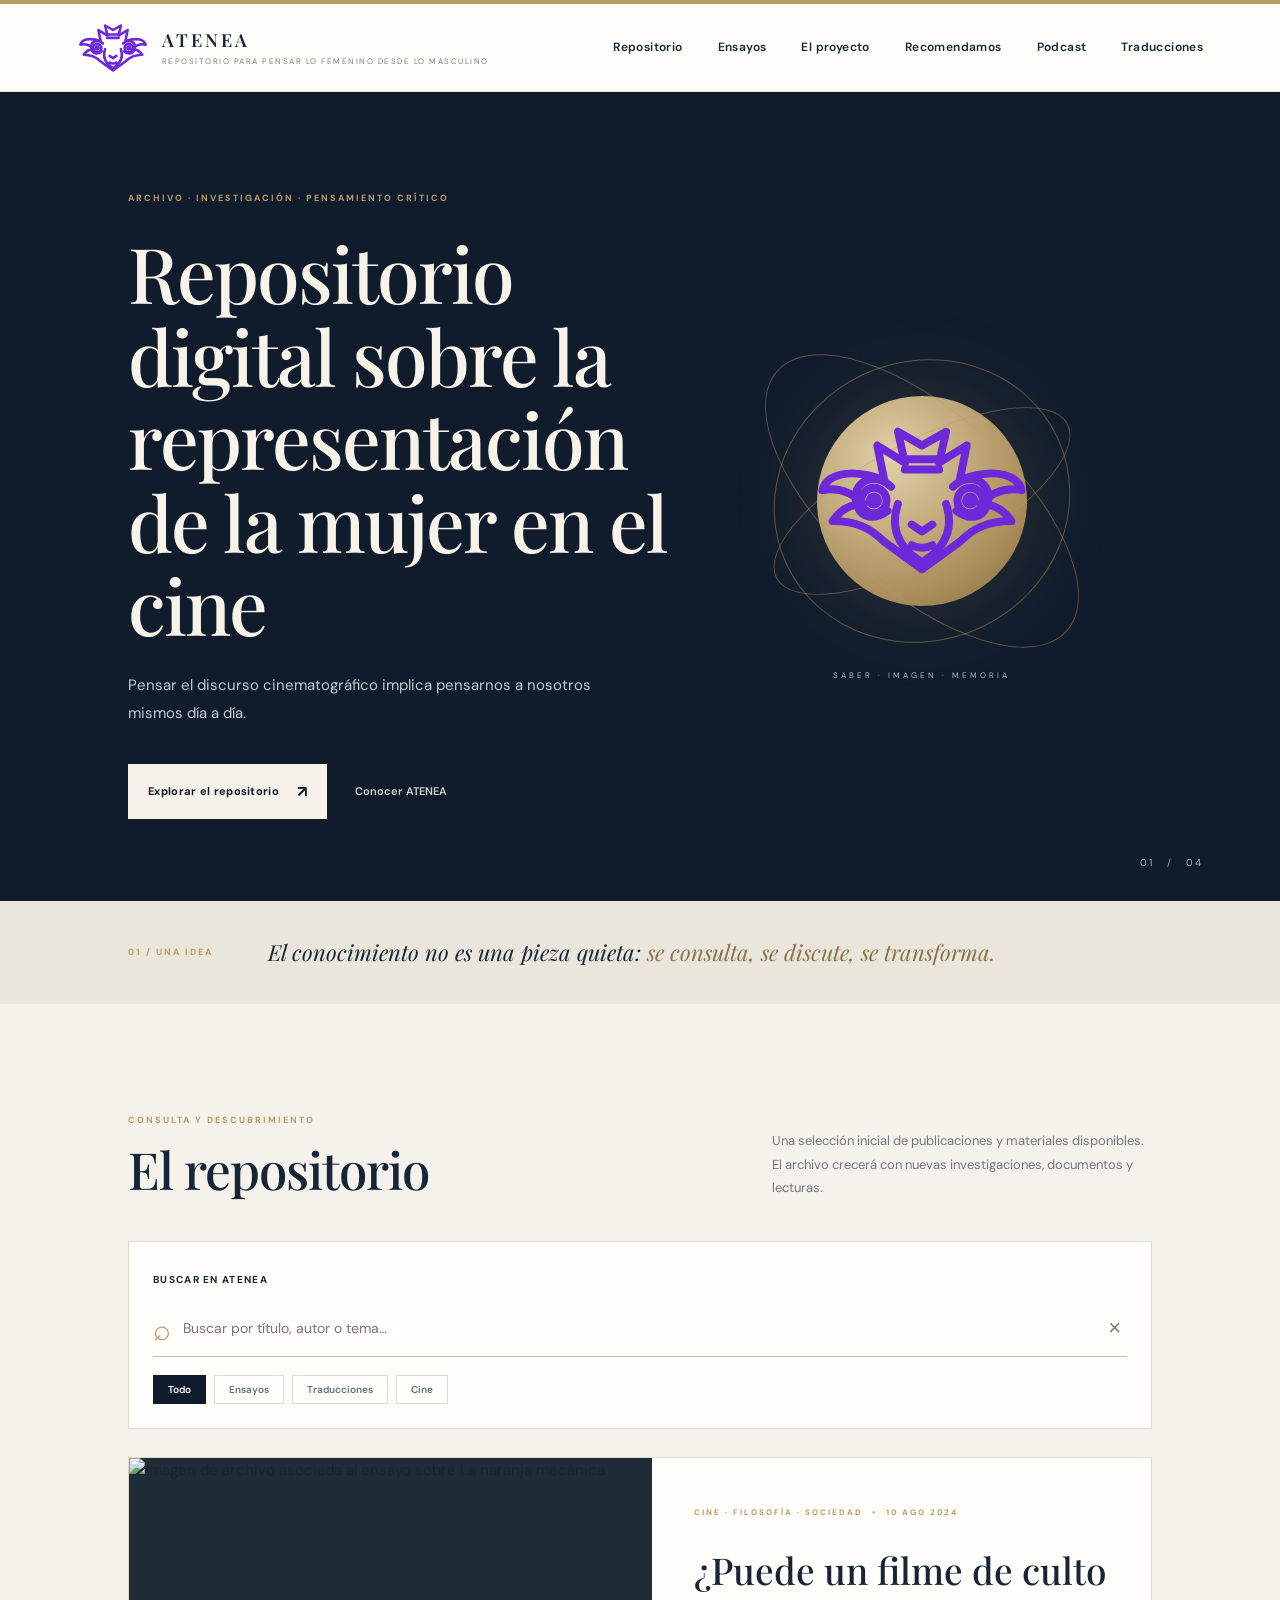
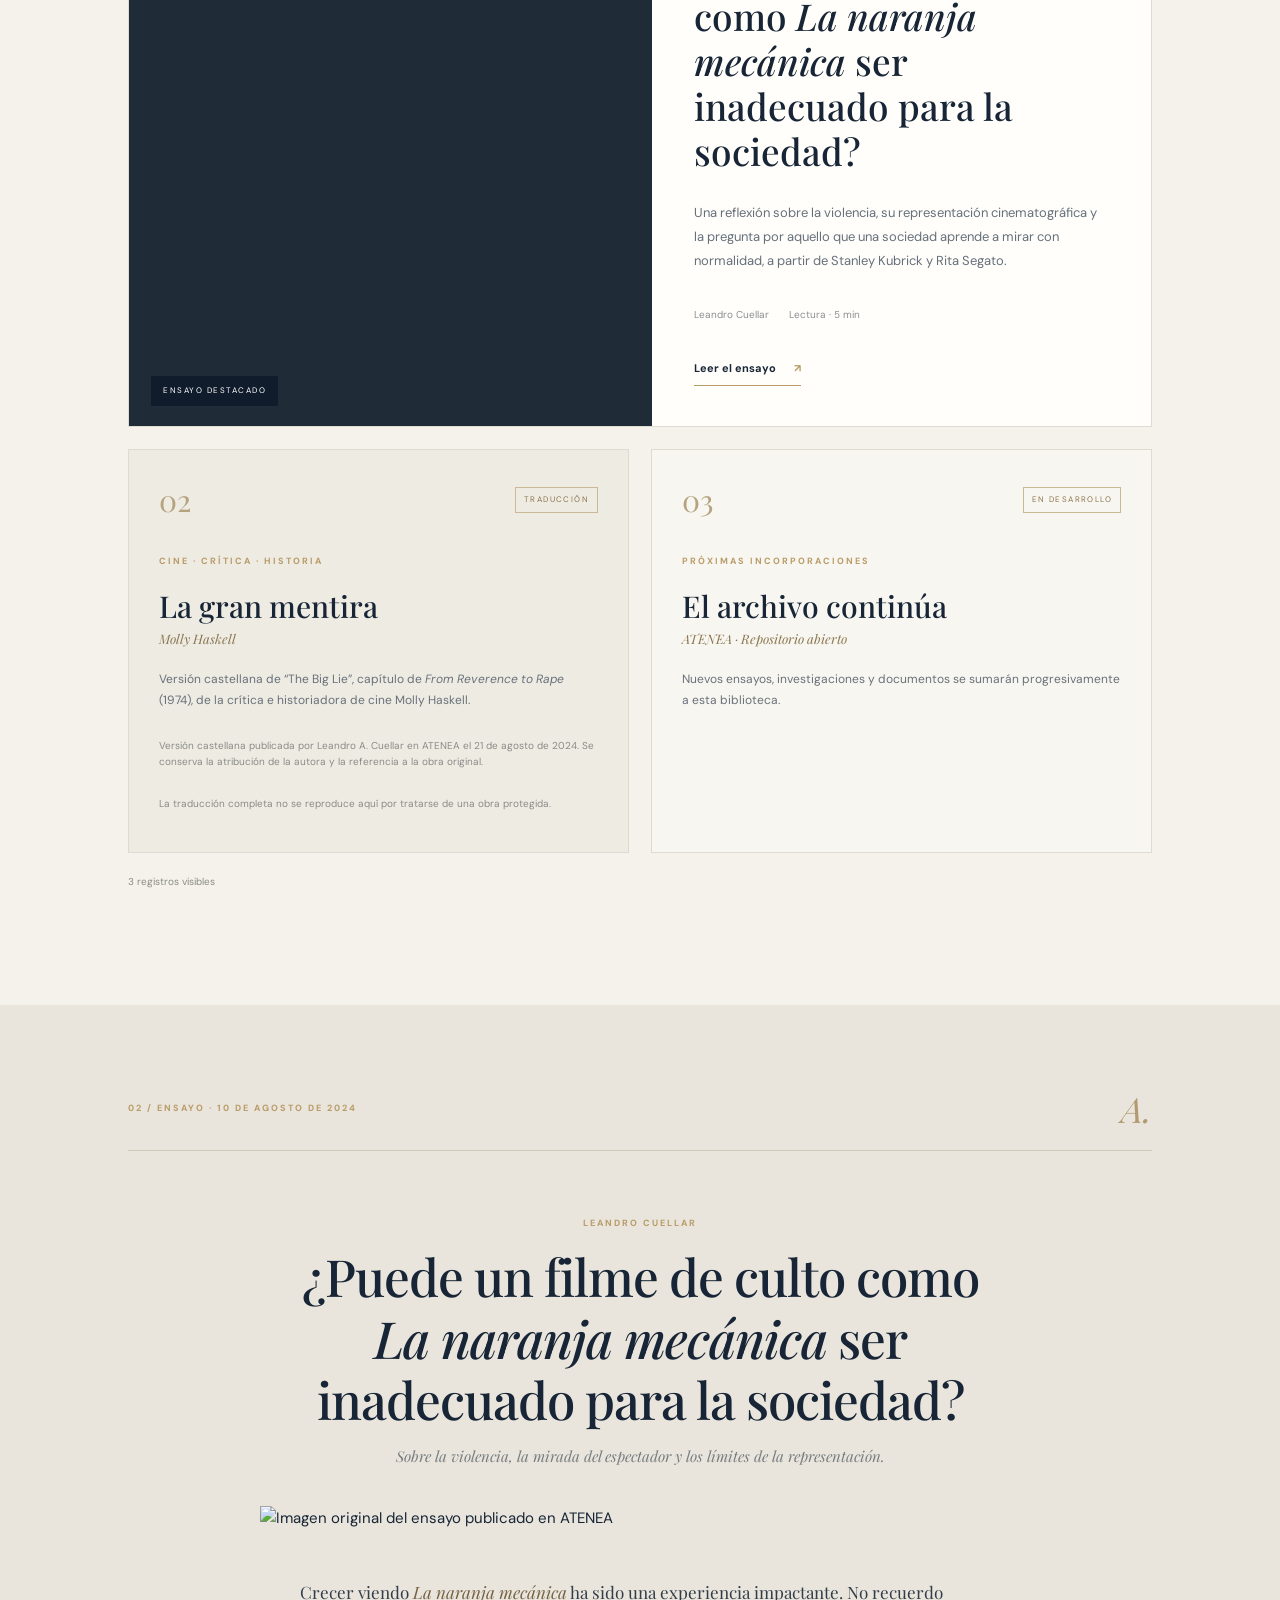
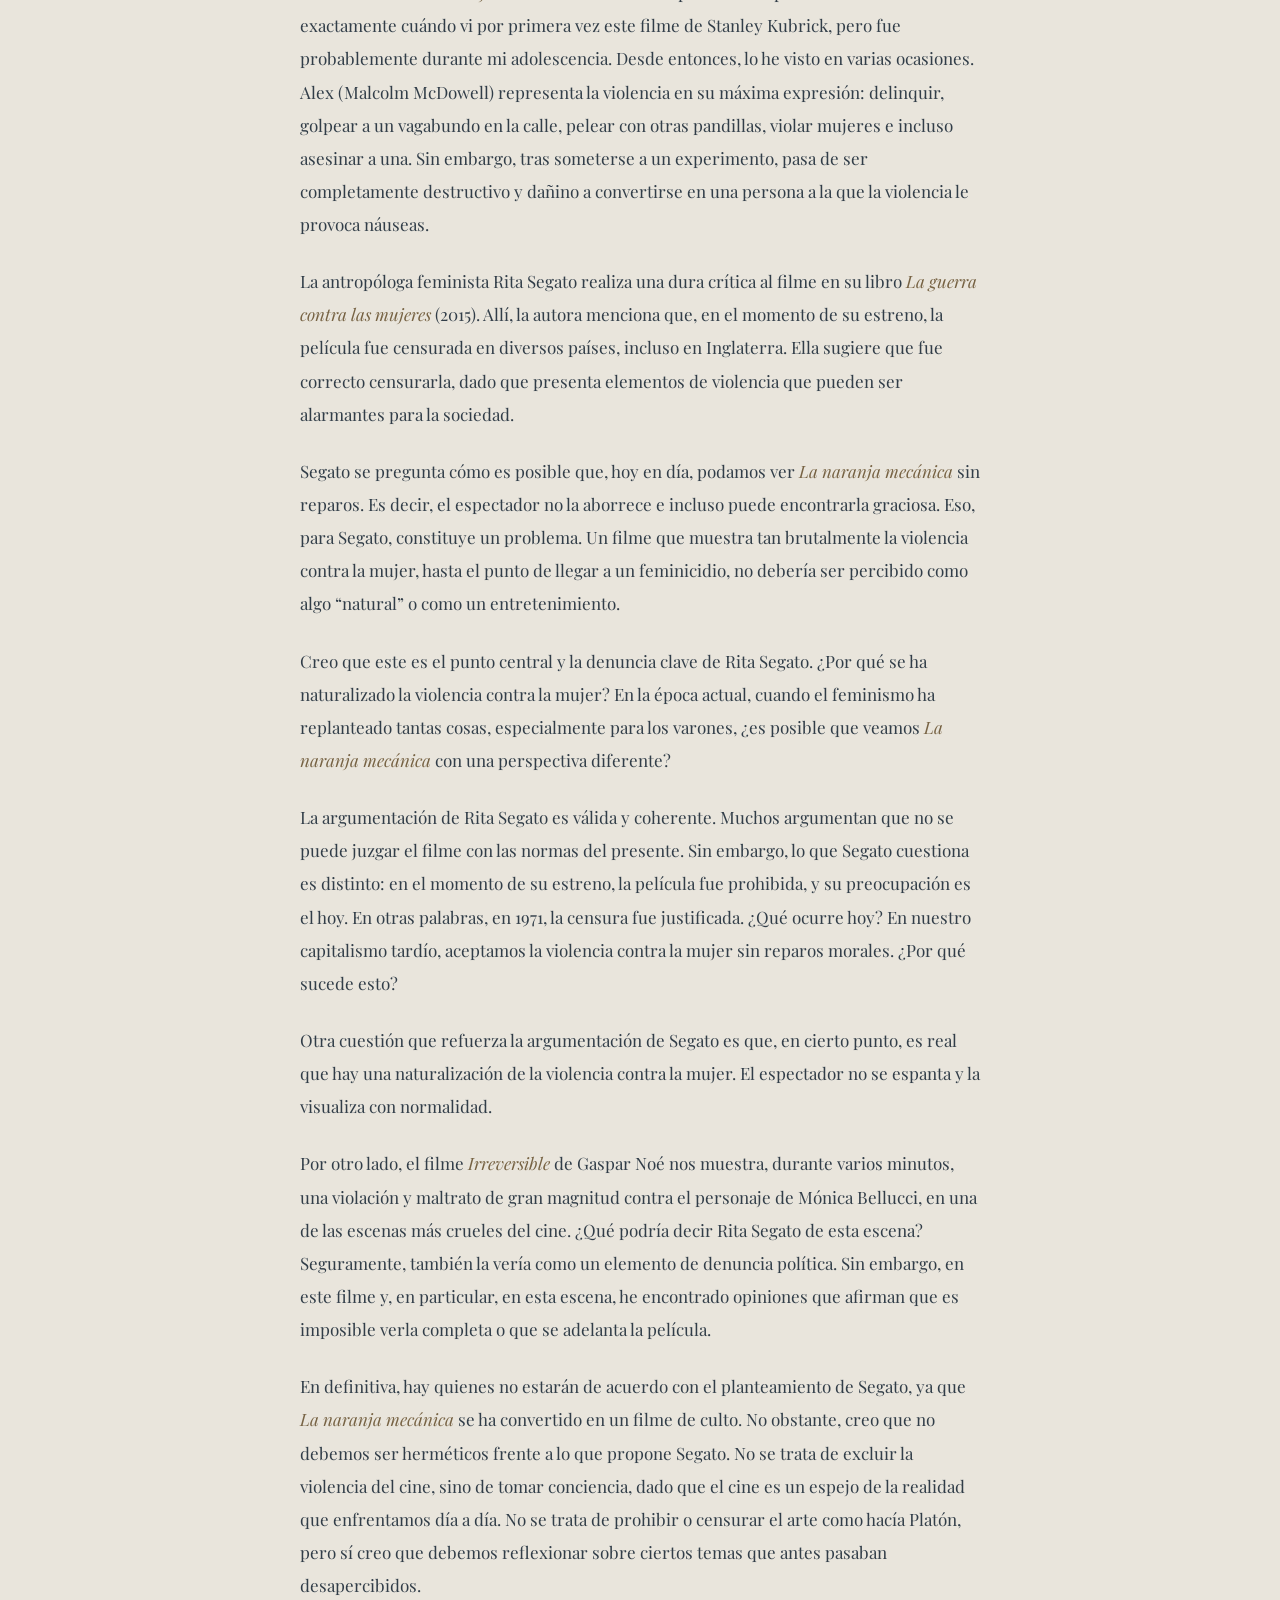
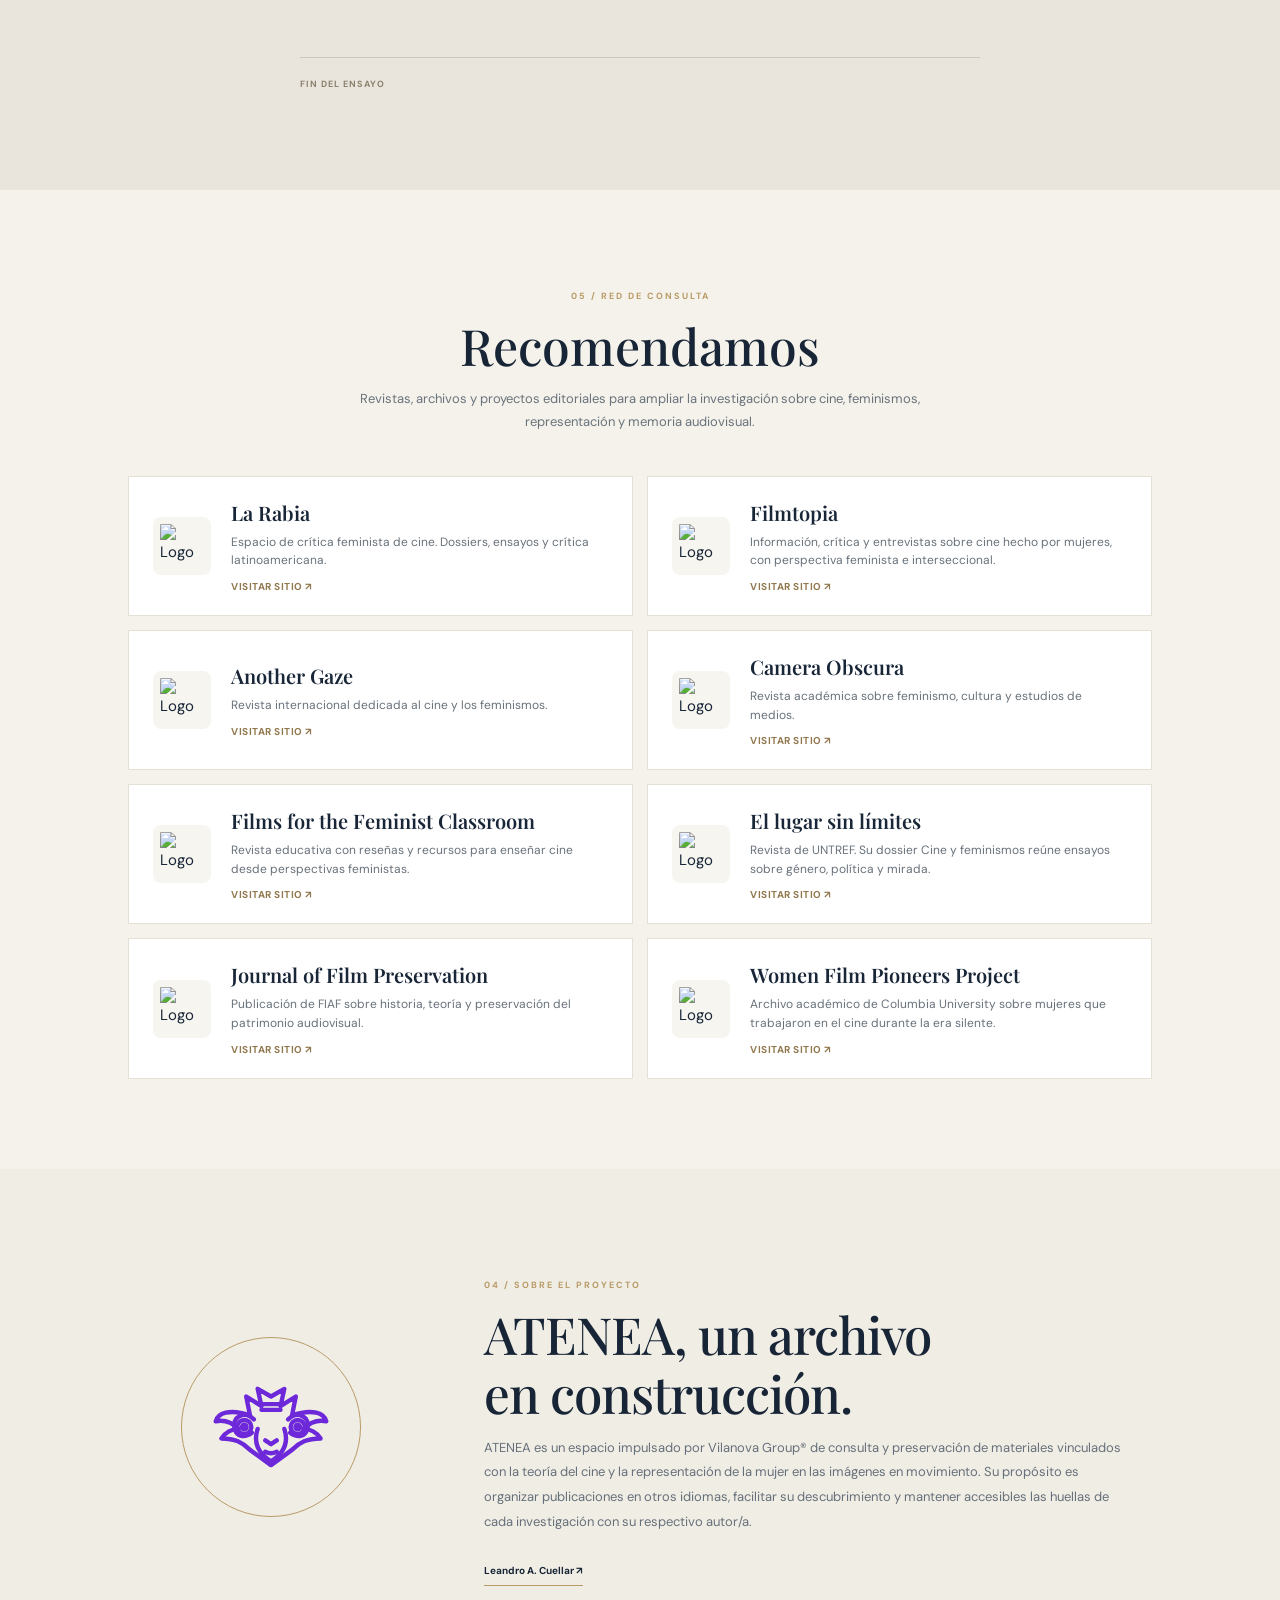
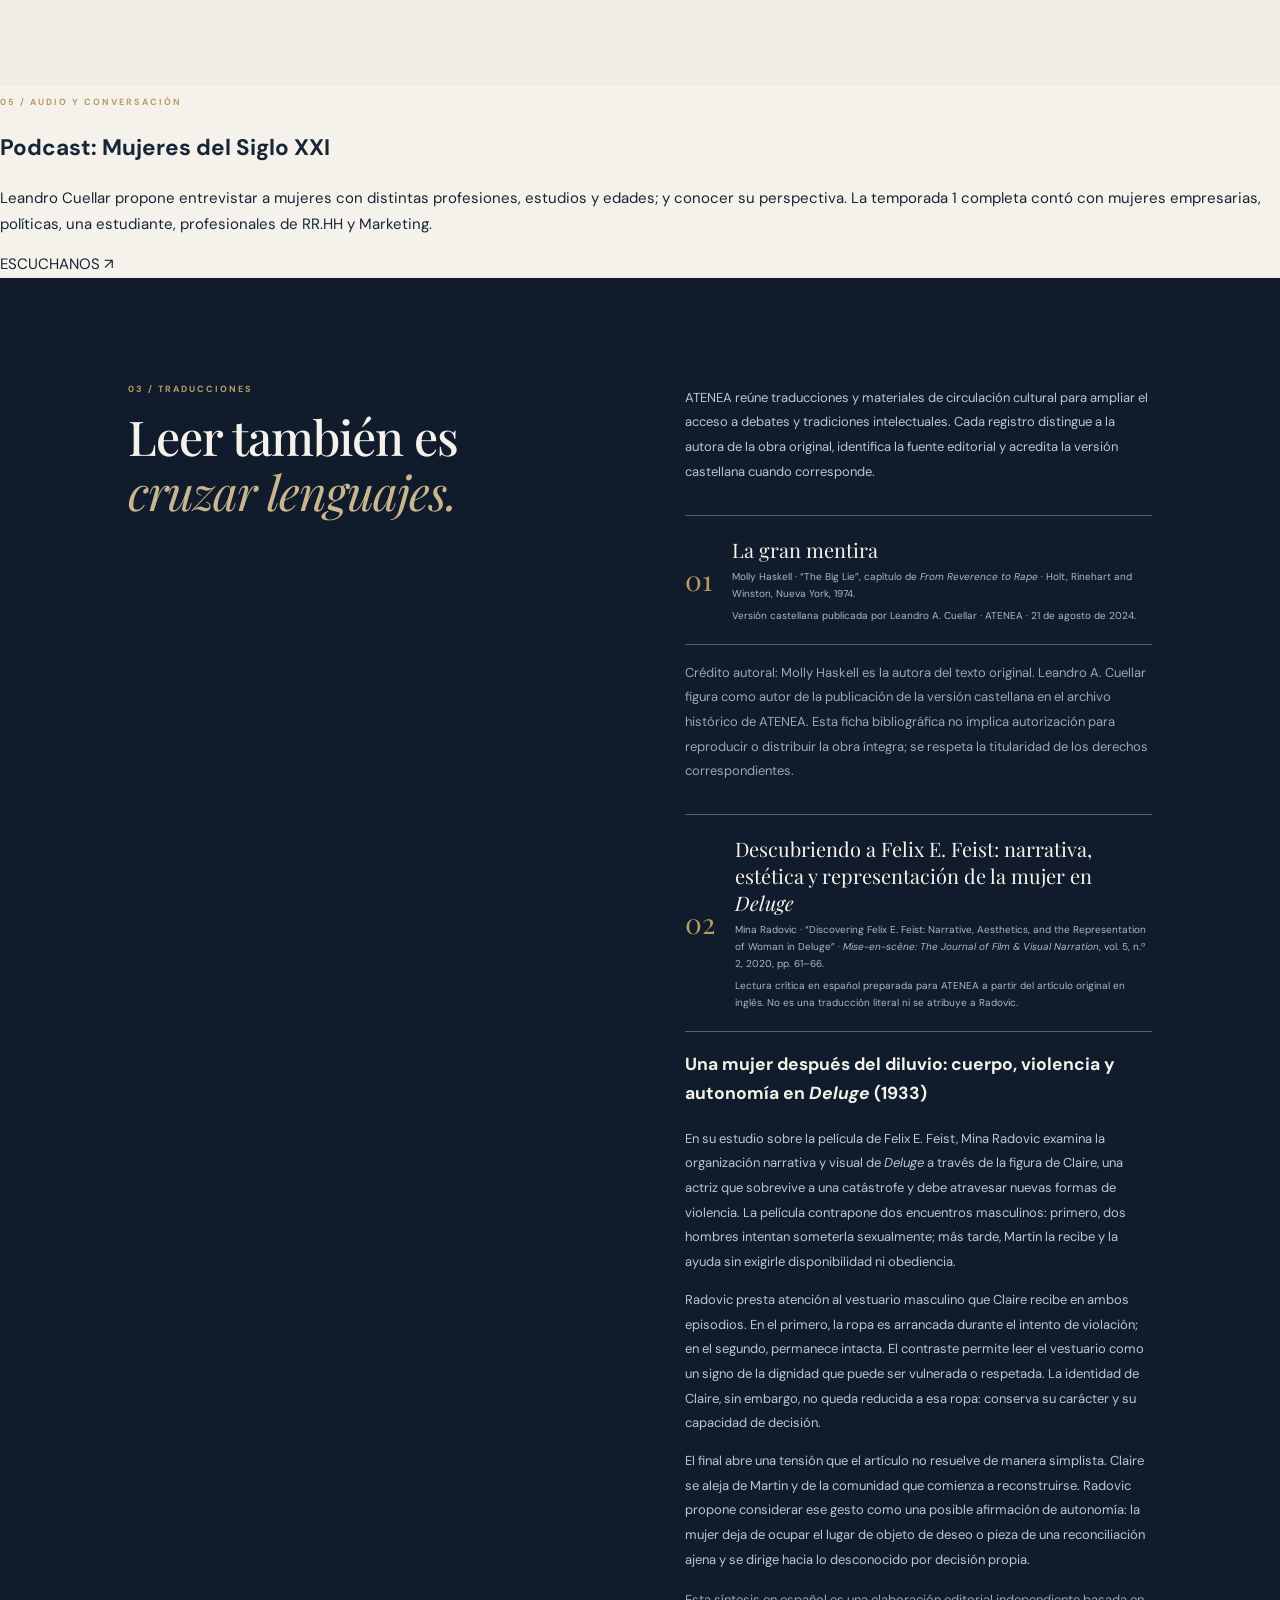
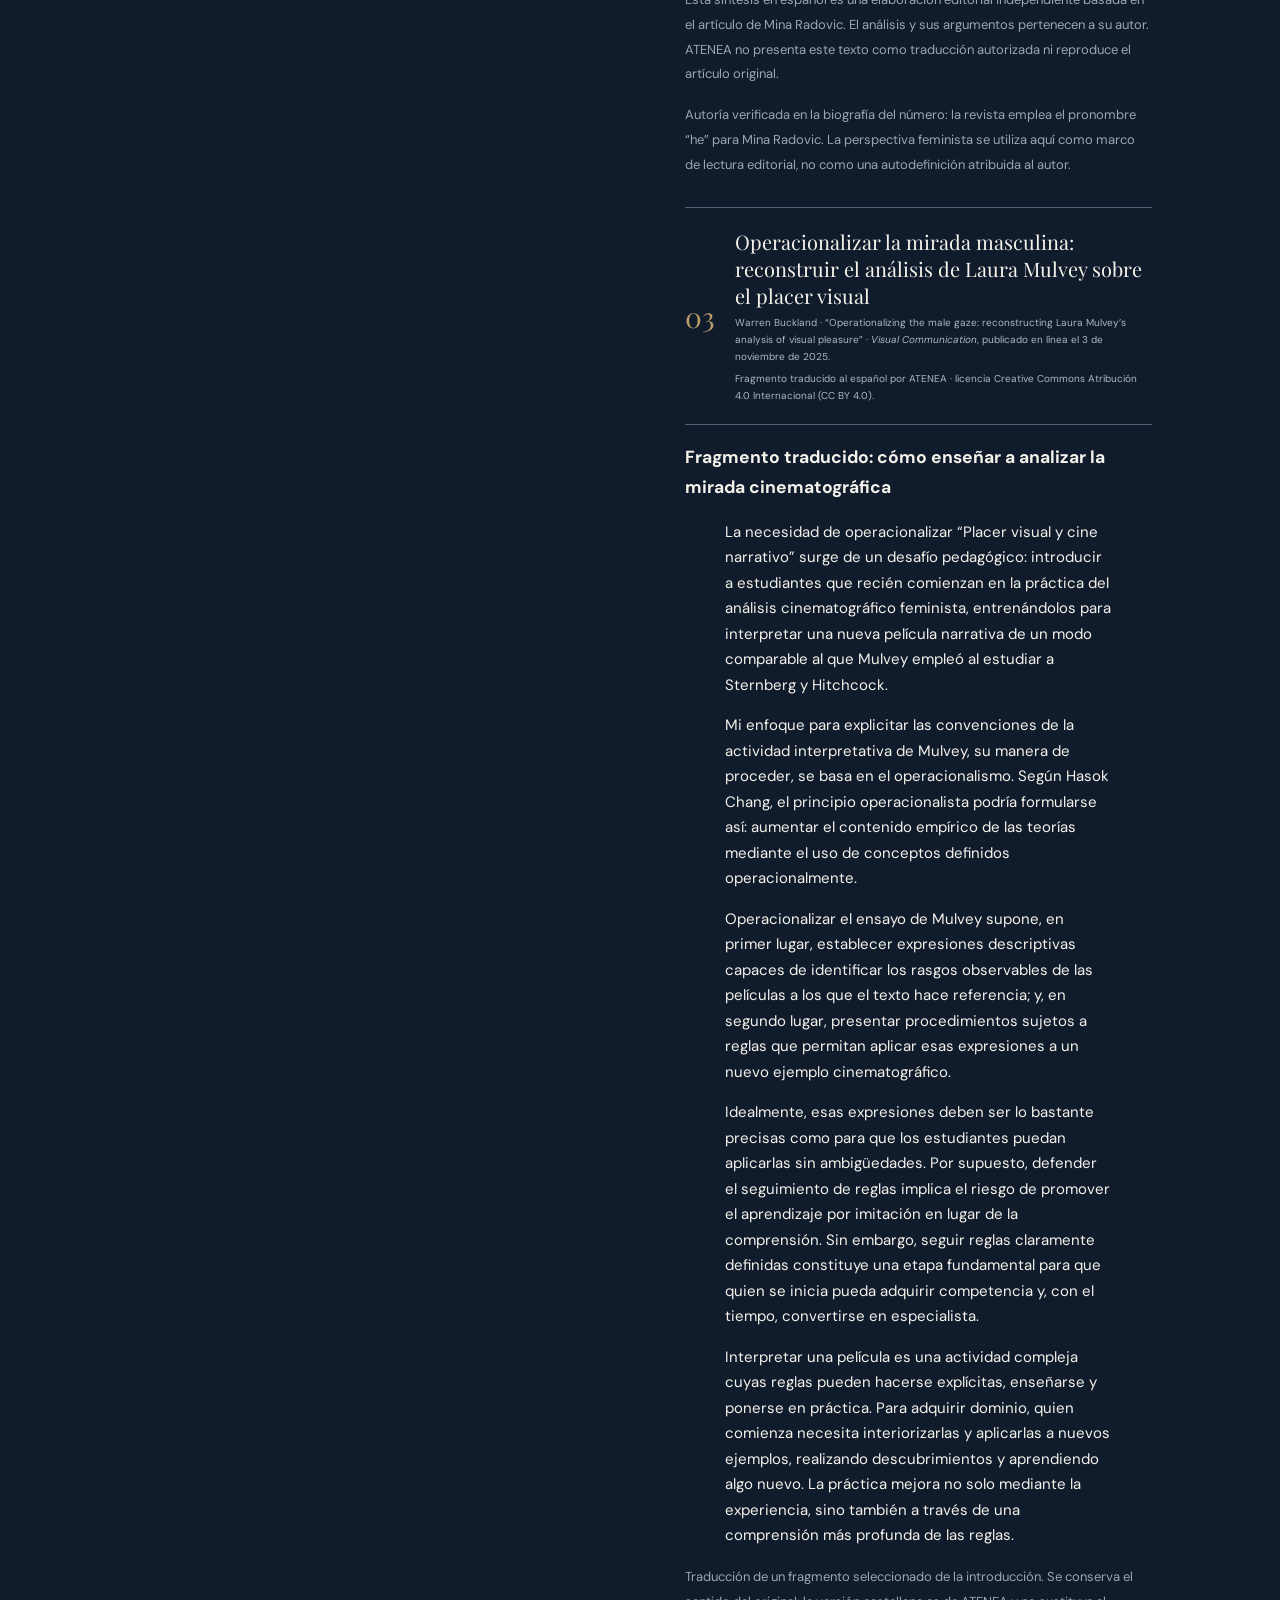
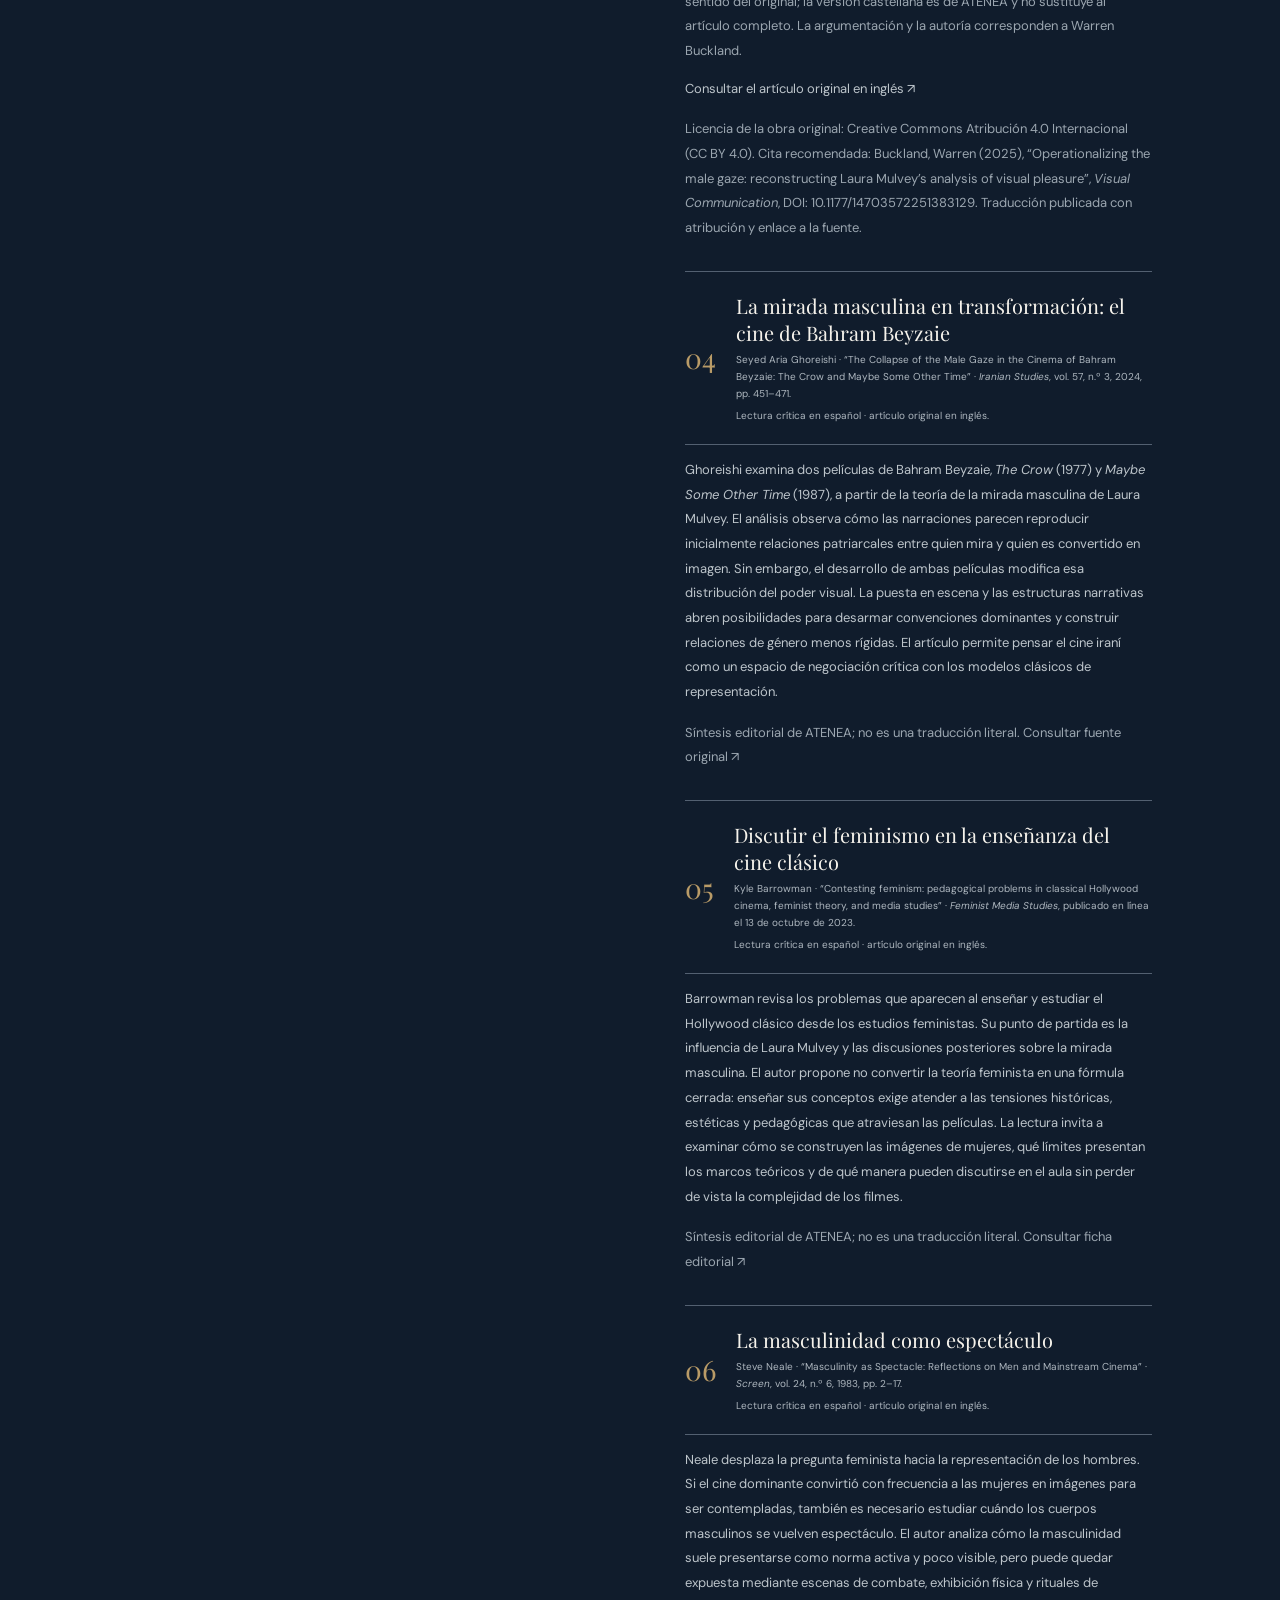
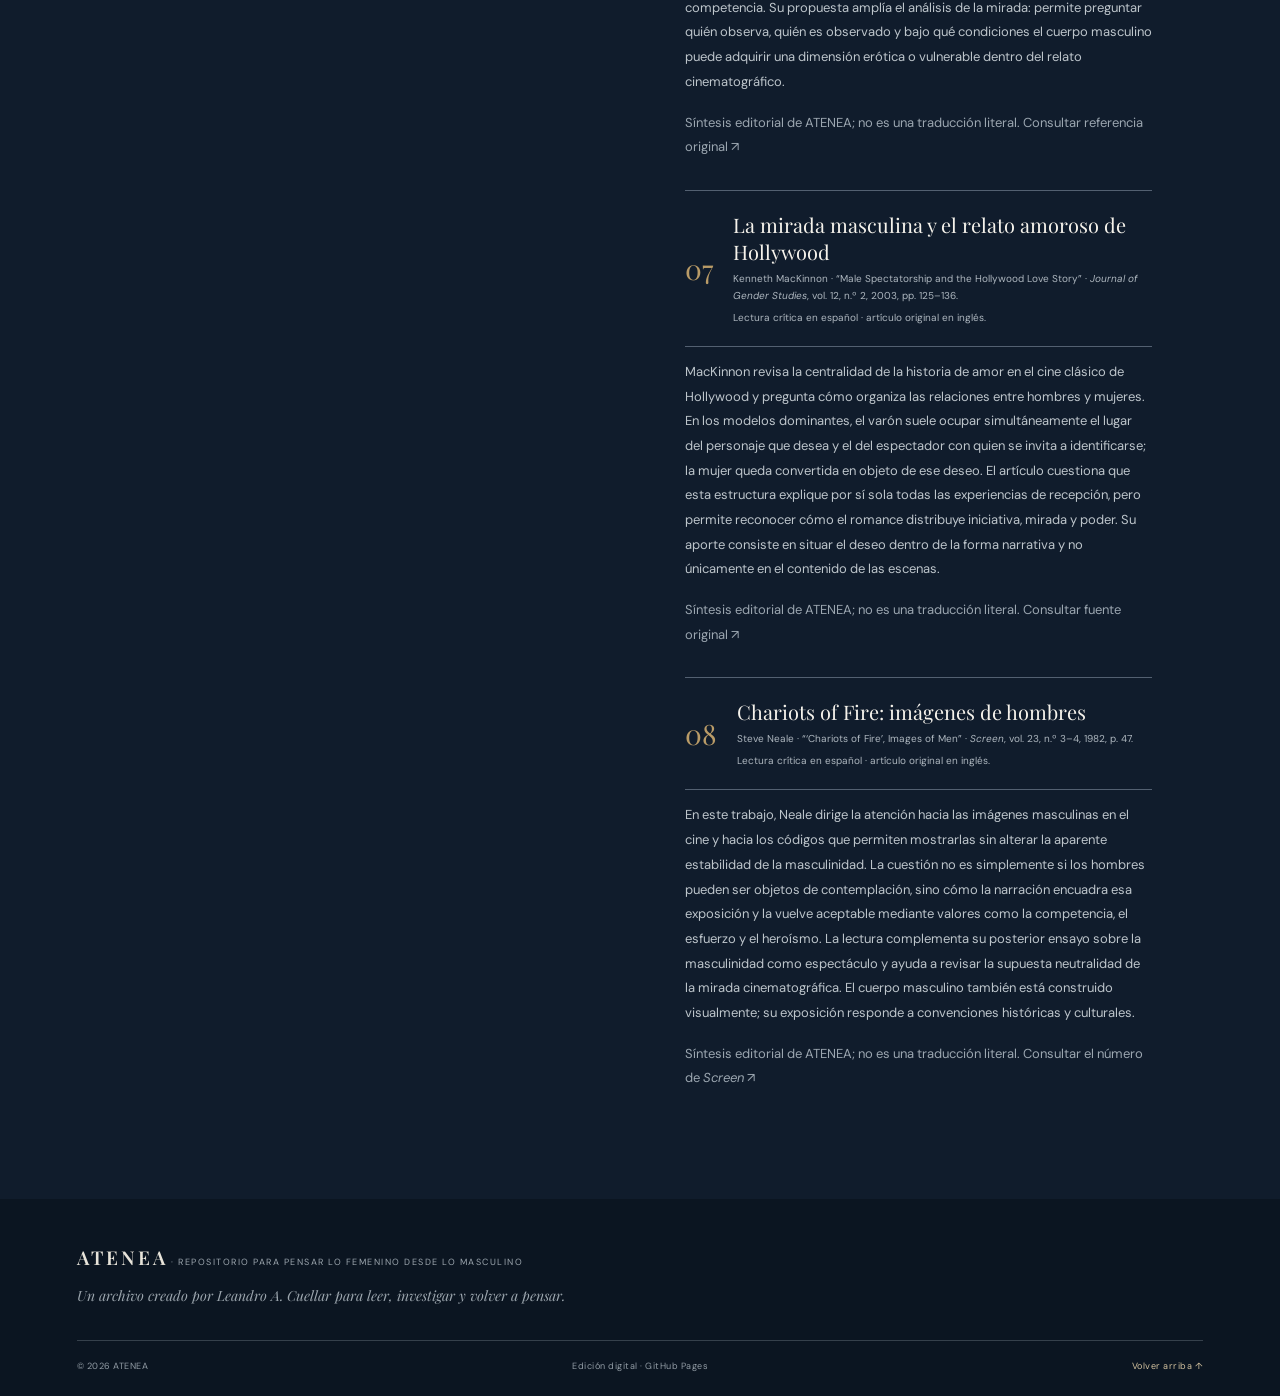
==== index.html @ 7fc31da7 "Add Mujeres del Siglo XXI podcast section" ====
<!doctype html>
<html lang="es">
<head>
  <meta charset="utf-8">
  <meta name="viewport" content="width=device-width, initial-scale=1">
  <meta name="theme-color" content="#101c2c">
  <meta name="description" content="ATENEA · Repositorio para pensar lo femenino desde lo masculino. Un archivo creado por Leandro A. Cuellar.">
  <title>ATENEA | Repositorio para pensar lo femenino desde lo masculino</title>
  <link rel="preconnect" href="https://fonts.googleapis.com">
  <link rel="preconnect" href="https://fonts.gstatic.com" crossorigin>
  <link href="https://fonts.googleapis.com/css2?family=DM+Sans:wght@400;500;600;700&family=Playfair+Display:wght@400;500;600;700&display=swap" rel="stylesheet">
  <link rel="stylesheet" href="assets/css/styles.css">
  <link rel="icon" href="assets/img/favicon.svg" type="image/svg+xml">
</head>
<body>
  <div class="topline"></div>
  <header class="site-header">
    <a class="brand" href="#inicio" aria-label="ATENEA, inicio">
      <span class="brand-mark"><svg viewBox="0 0 64 48" aria-hidden="true" focusable="false"><g fill="none" stroke="currentColor" stroke-width="2.3" stroke-linecap="round" stroke-linejoin="round"><path d="M32 8 25 4l2 9-8-5 2 10C10 14 4 17 3 21c5-1 9 1 12 4-4 0-7 2-9 5 7 0 11 2 15 6l11 8 11-8c4-4 8-6 15-6-2-3-5-5-9-5 3-3 7-5 12-4-1-4-7-7-18-3l2-10-8 5 2-9z"/><path d="M23 20c-5-5-12-1-10 5 1 4 5 5 9 2M41 20c5-5 12-1 10 5-1 4-5 5-9 2"/><circle cx="18" cy="24" r="3.7"/><circle cx="46" cy="24" r="3.7"/><circle cx="18" cy="24" r="1.2"/><circle cx="46" cy="24" r="1.2"/><path d="M25 25c-2 6-1 12 7 17 8-5 9-11 7-17M29 31l3 2 3-2M29 37c2 1 4 1 6 0M27 15h10M28 12h8"/></g></svg></span>
      <span class="brand-copy"><strong>ATENEA</strong><small>REPOSITORIO PARA PENSAR LO FEMENINO DESDE LO MASCULINO</small></span>
    </a>
    <button class="menu-toggle" aria-label="Abrir menú" aria-expanded="false">☰</button>
    <nav class="main-nav" aria-label="Navegación principal">
      <a href="#repositorio">Repositorio</a><a href="#ensayos">Ensayos</a><a href="#proyecto">El proyecto</a><a href="#recomendamos">Recomendamos</a><a href="#podcast">Podcast</a><a href="#traducciones">Traducciones</a>
    </nav>
  </header>

  <main id="inicio">
    <section class="hero">
      <div class="hero-text">
        <p class="eyebrow">ARCHIVO · INVESTIGACIÓN · PENSAMIENTO CRÍTICO</p>
        <h1>Repositorio digital sobre la representación de la mujer en el cine</h1>
        <p class="hero-lead">Pensar el discurso cinematográfico implica pensarnos a nosotros mismos día a día.</p>
        <div class="hero-actions"><a class="button button-light" href="#repositorio">Explorar el repositorio <span>↗</span></a><a class="text-link light-link" href="#proyecto">Conocer ATENEA</a></div>
      </div>
      <div class="hero-art" aria-hidden="true">
        <div class="orbit orbit-one"></div><div class="orbit orbit-two"></div><div class="orbit orbit-three"></div>
        <div class="sun-disc"></div><div class="hero-letter"><svg viewBox="0 0 64 48" aria-hidden="true" focusable="false"><g fill="none" stroke="currentColor" stroke-width="2.3" stroke-linecap="round" stroke-linejoin="round"><path d="M32 8 25 4l2 9-8-5 2 10C10 14 4 17 3 21c5-1 9 1 12 4-4 0-7 2-9 5 7 0 11 2 15 6l11 8 11-8c4-4 8-6 15-6-2-3-5-5-9-5 3-3 7-5 12-4-1-4-7-7-18-3l2-10-8 5 2-9z"/><path d="M23 20c-5-5-12-1-10 5 1 4 5 5 9 2M41 20c5-5 12-1 10 5-1 4-5 5-9 2"/><circle cx="18" cy="24" r="3.7"/><circle cx="46" cy="24" r="3.7"/><circle cx="18" cy="24" r="1.2"/><circle cx="46" cy="24" r="1.2"/><path d="M25 25c-2 6-1 12 7 17 8-5 9-11 7-17M29 31l3 2 3-2M29 37c2 1 4 1 6 0M27 15h10M28 12h8"/></g></svg></div>
        <div class="art-caption">SABER · IMAGEN · MEMORIA</div>
      </div>
      <div class="hero-index">01 <span>/</span> 04</div>
    </section>

    <section class="intro-strip">
      <span class="section-kicker">01 / UNA IDEA</span>
      <p>El conocimiento no es una pieza quieta: <em>se consulta, se discute, se transforma.</em></p>
    </section>

    <section class="content-section" id="repositorio">
      <div class="section-heading">
        <div><p class="eyebrow">CONSULTA Y DESCUBRIMIENTO</p><h2>El repositorio</h2></div>
        <p class="section-description">Una selección inicial de publicaciones y materiales disponibles. El archivo crecerá con nuevas investigaciones, documentos y lecturas.</p>
      </div>
      <div class="search-panel">
        <label for="search-input">Buscar en ATENEA</label>
        <div class="search-box"><span aria-hidden="true">⌕</span><input id="search-input" type="search" placeholder="Buscar por título, autor o tema…" autocomplete="off"><button id="clear-search" type="button" aria-label="Limpiar búsqueda">×</button></div>
        <div class="filter-row" aria-label="Filtrar por tipo">
          <button class="filter-chip active" data-filter="todos">Todo</button>
          <button class="filter-chip" data-filter="ensayo">Ensayos</button>
          <button class="filter-chip" data-filter="traduccion">Traducciones</button>
          <button class="filter-chip" data-filter="cine">Cine</button>
        </div>
      </div>

      <div class="featured-card" data-kind="ensayo cine" data-search="la naranja mecanica kubrick violencia cine rita segato leandro cuellar ensayo">
        <div class="featured-image"><img src="https://atenearepositorio.wordpress.com/wp-content/uploads/2024/08/image.png?w=1024" alt="Imagen de archivo asociada al ensayo sobre La naranja mecánica" loading="lazy"><span class="image-label">ENSAYO DESTACADO</span></div>
        <div class="featured-copy">
          <p class="eyebrow">CINE · FILOSOFÍA · SOCIEDAD <span class="dot">•</span> 10 AGO 2024</p>
          <h3>¿Puede un filme de culto como <em>La naranja mecánica</em> ser inadecuado para la sociedad?</h3>
          <p>Una reflexión sobre la violencia, su representación cinematográfica y la pregunta por aquello que una sociedad aprende a mirar con normalidad, a partir de Stanley Kubrick y Rita Segato.</p>
          <div class="card-meta"><span>Leandro Cuellar</span><span>Lectura · 5 min</span></div>
          <a class="arrow-link" href="#ensayo-naranja">Leer el ensayo <span>↗</span></a>
        </div>
      </div>

      <div class="resource-grid" id="resource-grid">
        <article class="resource-card" data-kind="traduccion" data-search="la gran mentira molly haskell traduccion cine mujeres crítica cinematográfica">
          <div class="resource-top"><span class="resource-number">02</span><span class="tag">TRADUCCIÓN</span></div>
          <p class="eyebrow">CINE · CRÍTICA · HISTORIA</p>
          <h3>La gran mentira</h3>
          <p class="resource-author">Molly Haskell</p>
          <p>Versión castellana de “The Big Lie”, capítulo de <em>From Reverence to Rape</em> (1974), de la crítica e historiadora de cine Molly Haskell.</p>
          <p class="rights-note">Versión castellana publicada por Leandro A. Cuellar en ATENEA el 21 de agosto de 2024. Se conserva la atribución de la autora y la referencia a la obra original.</p>
          
          <p class="rights-note">La traducción completa no se reproduce aquí por tratarse de una obra protegida.</p>
        </article>
        <article class="resource-card resource-card-muted" data-kind="ensayo" data-search="archivo en desarrollo nuevas publicaciones">
          <div class="resource-top"><span class="resource-number">03</span><span class="tag">EN DESARROLLO</span></div>
          <p class="eyebrow">PRÓXIMAS INCORPORACIONES</p>
          <h3>El archivo continúa</h3>
          <p class="resource-author">ATENEA · Repositorio abierto</p>
          <p>Nuevos ensayos, investigaciones y documentos se sumarán progresivamente a esta biblioteca.</p>
          
        </article>
      </div>
      <p class="no-results" id="no-results" hidden>No encontramos materiales con esos términos. Probá con otra búsqueda.</p>
      <p class="results-count" id="results-count">3 registros en esta selección</p>
    </section>

    <section class="essay-section" id="ensayos">
      <div class="essay-header"><p class="eyebrow">02 / ENSAYO · 10 DE AGOSTO DE 2024</p><span class="essay-mark">A.</span></div>
      <article class="essay-body" id="ensayo-naranja">
        <div class="essay-title"><p class="eyebrow">LEANDRO CUELLAR</p><h2>¿Puede un filme de culto como <em>La naranja mecánica</em> ser inadecuado para la sociedad?</h2><p class="essay-subtitle">Sobre la violencia, la mirada del espectador y los límites de la representación.</p></div>
        <figure class="essay-figure"><img src="https://atenearepositorio.wordpress.com/wp-content/uploads/2024/08/image.png?w=1024" alt="Imagen original del ensayo publicado en ATENEA" loading="lazy"></figure>
        <div class="prose">
          <p>Crecer viendo <em>La naranja mecánica</em> ha sido una experiencia impactante. No recuerdo exactamente cuándo vi por primera vez este filme de Stanley Kubrick, pero fue probablemente durante mi adolescencia. Desde entonces, lo he visto en varias ocasiones. Alex (Malcolm McDowell) representa la violencia en su máxima expresión: delinquir, golpear a un vagabundo en la calle, pelear con otras pandillas, violar mujeres e incluso asesinar a una. Sin embargo, tras someterse a un experimento, pasa de ser completamente destructivo y dañino a convertirse en una persona a la que la violencia le provoca náuseas.</p>
          <p>La antropóloga feminista Rita Segato realiza una dura crítica al filme en su libro <em>La guerra contra las mujeres</em> (2015). Allí, la autora menciona que, en el momento de su estreno, la película fue censurada en diversos países, incluso en Inglaterra. Ella sugiere que fue correcto censurarla, dado que presenta elementos de violencia que pueden ser alarmantes para la sociedad.</p>
          <p>Segato se pregunta cómo es posible que, hoy en día, podamos ver <em>La naranja mecánica</em> sin reparos. Es decir, el espectador no la aborrece e incluso puede encontrarla graciosa. Eso, para Segato, constituye un problema. Un filme que muestra tan brutalmente la violencia contra la mujer, hasta el punto de llegar a un feminicidio, no debería ser percibido como algo “natural” o como un entretenimiento.</p>
          <p>Creo que este es el punto central y la denuncia clave de Rita Segato. ¿Por qué se ha naturalizado la violencia contra la mujer? En la época actual, cuando el feminismo ha replanteado tantas cosas, especialmente para los varones, ¿es posible que veamos <em>La naranja mecánica</em> con una perspectiva diferente?</p>
          <p>La argumentación de Rita Segato es válida y coherente. Muchos argumentan que no se puede juzgar el filme con las normas del presente. Sin embargo, lo que Segato cuestiona es distinto: en el momento de su estreno, la película fue prohibida, y su preocupación es el hoy. En otras palabras, en 1971, la censura fue justificada. ¿Qué ocurre hoy? En nuestro capitalismo tardío, aceptamos la violencia contra la mujer sin reparos morales. ¿Por qué sucede esto?</p>
          <p>Otra cuestión que refuerza la argumentación de Segato es que, en cierto punto, es real que hay una naturalización de la violencia contra la mujer. El espectador no se espanta y la visualiza con normalidad.</p>
          <p>Por otro lado, el filme <em>Irreversible</em> de Gaspar Noé nos muestra, durante varios minutos, una violación y maltrato de gran magnitud contra el personaje de Mónica Bellucci, en una de las escenas más crueles del cine. ¿Qué podría decir Rita Segato de esta escena? Seguramente, también la vería como un elemento de denuncia política. Sin embargo, en este filme y, en particular, en esta escena, he encontrado opiniones que afirman que es imposible verla completa o que se adelanta la película.</p>
          <p>En definitiva, hay quienes no estarán de acuerdo con el planteamiento de Segato, ya que <em>La naranja mecánica</em> se ha convertido en un filme de culto. No obstante, creo que no debemos ser herméticos frente a lo que propone Segato. No se trata de excluir la violencia del cine, sino de tomar conciencia, dado que el cine es un espejo de la realidad que enfrentamos día a día. No se trata de prohibir o censurar el arte como hacía Platón, pero sí creo que debemos reflexionar sobre ciertos temas que antes pasaban desapercibidos.</p>
          <div class="essay-footer"><span>FIN DEL ENSAYO</span></div>
        </div>
      </article>
    </section>

    

    
    <section class="recommended-section" id="recomendamos">
      <div class="recommended-heading">
        <p class="eyebrow">05 / RED DE CONSULTA</p>
        <h2>Recomendamos</h2>
        <p>Revistas, archivos y proyectos editoriales para ampliar la investigación sobre cine, feminismos, representación y memoria audiovisual.</p>
      </div>
      <div class="recommended-grid">
        <a class="recommended-card" href="https://larabiacine.com/" target="_blank" rel="noopener">
          <img src="https://www.google.com/s2/favicons?domain=larabiacine.com&sz=128" alt="Logo de La Rabia">
          <span><strong>La Rabia</strong><small>Espacio de crítica feminista de cine. Dossiers, ensayos y crítica latinoamericana.</small><em>Visitar sitio ↗</em></span>
        </a>
        <a class="recommended-card" href="https://filmtopia.net/es/" target="_blank" rel="noopener">
          <img src="https://www.google.com/s2/favicons?domain=filmtopia.net&sz=128" alt="Logo de Filmtopia">
          <span><strong>Filmtopia</strong><small>Información, crítica y entrevistas sobre cine hecho por mujeres, con perspectiva feminista e interseccional.</small><em>Visitar sitio ↗</em></span>
        </a>
        <a class="recommended-card" href="https://www.anothergaze.com/" target="_blank" rel="noopener">
          <img src="https://www.google.com/s2/favicons?domain=anothergaze.com&sz=128" alt="Logo de Another Gaze">
          <span><strong>Another Gaze</strong><small>Revista internacional dedicada al cine y los feminismos.</small><em>Visitar sitio ↗</em></span>
        </a>
        <a class="recommended-card" href="https://dukeupress.edu/cameraobscura" target="_blank" rel="noopener">
          <img src="https://www.google.com/s2/favicons?domain=dukeupress.edu&sz=128" alt="Logo de Camera Obscura">
          <span><strong>Camera Obscura</strong><small>Revista académica sobre feminismo, cultura y estudios de medios.</small><em>Visitar sitio ↗</em></span>
        </a>
        <a class="recommended-card" href="https://ffc.twu.edu/" target="_blank" rel="noopener">
          <img src="https://www.google.com/s2/favicons?domain=ffc.twu.edu&sz=128" alt="Logo de Films for the Feminist Classroom">
          <span><strong>Films for the Feminist Classroom</strong><small>Revista educativa con reseñas y recursos para enseñar cine desde perspectivas feministas.</small><em>Visitar sitio ↗</em></span>
        </a>
        <a class="recommended-card" href="https://revistas.untref.edu.ar/index.php/ellugar" target="_blank" rel="noopener">
          <img src="https://www.google.com/s2/favicons?domain=revistas.untref.edu.ar&sz=128" alt="Logo de El lugar sin límites">
          <span><strong>El lugar sin límites</strong><small>Revista de UNTREF. Su dossier Cine y feminismos reúne ensayos sobre género, política y mirada.</small><em>Visitar sitio ↗</em></span>
        </a>
        <a class="recommended-card" href="https://www.fiafnet.org/pages/publications/about-the-jfp.html" target="_blank" rel="noopener">
          <img src="https://www.google.com/s2/favicons?domain=fiafnet.org&sz=128" alt="Logo de FIAF">
          <span><strong>Journal of Film Preservation</strong><small>Publicación de FIAF sobre historia, teoría y preservación del patrimonio audiovisual.</small><em>Visitar sitio ↗</em></span>
        </a>
        <a class="recommended-card" href="https://wfpp.columbia.edu/" target="_blank" rel="noopener">
          <img src="https://www.google.com/s2/favicons?domain=wfpp.columbia.edu&sz=128" alt="Logo de Women Film Pioneers Project">
          <span><strong>Women Film Pioneers Project</strong><small>Archivo académico de Columbia University sobre mujeres que trabajaron en el cine durante la era silente.</small><em>Visitar sitio ↗</em></span>
        </a>
      </div>
    </section>

    <section class="about-section" id="proyecto">
      <div class="about-symbol"><svg viewBox="0 0 64 48" aria-hidden="true" focusable="false"><g fill="none" stroke="currentColor" stroke-width="2.3" stroke-linecap="round" stroke-linejoin="round"><path d="M32 8 25 4l2 9-8-5 2 10C10 14 4 17 3 21c5-1 9 1 12 4-4 0-7 2-9 5 7 0 11 2 15 6l11 8 11-8c4-4 8-6 15-6-2-3-5-5-9-5 3-3 7-5 12-4-1-4-7-7-18-3l2-10-8 5 2-9z"/><path d="M23 20c-5-5-12-1-10 5 1 4 5 5 9 2M41 20c5-5 12-1 10 5-1 4-5 5-9 2"/><circle cx="18" cy="24" r="3.7"/><circle cx="46" cy="24" r="3.7"/><circle cx="18" cy="24" r="1.2"/><circle cx="46" cy="24" r="1.2"/><path d="M25 25c-2 6-1 12 7 17 8-5 9-11 7-17M29 31l3 2 3-2M29 37c2 1 4 1 6 0M27 15h10M28 12h8"/></g></svg></div>
      <div class="about-copy"><p class="eyebrow">04 / SOBRE EL PROYECTO</p><h2>ATENEA, un archivo<br>en construcción.</h2><p>ATENEA es un espacio impulsado por Vilanova Group® de consulta y preservación de materiales vinculados con la teoría del cine y la representación de la mujer en las imágenes en movimiento. Su propósito es organizar publicaciones en otros idiomas, facilitar su descubrimiento y mantener accesibles las huellas de cada investigación con su respectivo autor/a.</p><p></p><div class="about-links"><a href="https://leandrocuellar.online" target="_blank" rel="noopener">Leandro A. Cuellar ↗</a></div></div>
    </section>

    
    <section class="podcast-section" id="podcast">
      <div class="podcast-inner">
        <p class="eyebrow">05 / AUDIO Y CONVERSACIÓN</p>
        <h2>Podcast: Mujeres del Siglo XXI</h2>
        <p>Leandro Cuellar propone entrevistar a mujeres con distintas profesiones, estudios y edades; y conocer su perspectiva. La temporada 1 completa contó con mujeres empresarias, políticas, una estudiante, profesionales de RR.HH y Marketing.</p>
        <a class="podcast-listen" href="https://open.spotify.com/show/6S8cc7ty8nm8IcgroHHxzO?si=93d18f6219bd4c06" target="_blank" rel="noopener">ESCUCHANOS <span aria-hidden="true">↗</span></a>
      </div>
    </section>

<section class="translation-section" id="traducciones">
      <div><p class="eyebrow">03 / TRADUCCIONES</p><h2>Leer también es<br><em>cruzar lenguajes.</em></h2></div>
      <div class="translation-copy">
        <p>ATENEA reúne traducciones y materiales de circulación cultural para ampliar el acceso a debates y tradiciones intelectuales. Cada registro distingue a la autora de la obra original, identifica la fuente editorial y acredita la versión castellana cuando corresponde.</p>
        <div class="translation-record"><span>01</span><div><strong>La gran mentira</strong><small>Molly Haskell · “The Big Lie”, capítulo de <em>From Reverence to Rape</em> · Holt, Rinehart and Winston, Nueva York, 1974.</small><small>Versión castellana publicada por Leandro A. Cuellar · ATENEA · 21 de agosto de 2024.</small></div></div>
        <p class="rights-note">Crédito autoral: Molly Haskell es la autora del texto original. Leandro A. Cuellar figura como autor de la publicación de la versión castellana en el archivo histórico de ATENEA. Esta ficha bibliográfica no implica autorización para reproducir o distribuir la obra íntegra; se respeta la titularidad de los derechos correspondientes.</p>
        <div class="translation-record"><span>02</span><div><strong>Descubriendo a Felix E. Feist: narrativa, estética y representación de la mujer en <em>Deluge</em></strong><small>Mina Radovic · “Discovering Felix E. Feist: Narrative, Aesthetics, and the Representation of Woman in Deluge” · <em>Mise-en-scène: The Journal of Film &amp; Visual Narration</em>, vol. 5, n.º 2, 2020, pp. 61–66.</small><small>Lectura crítica en español preparada para ATENEA a partir del artículo original en inglés. No es una traducción literal ni se atribuye a Radovic.</small></div></div>
        <div class="translation-copy">
          <h3>Una mujer después del diluvio: cuerpo, violencia y autonomía en <em>Deluge</em> (1933)</h3>
          <p>En su estudio sobre la película de Felix E. Feist, Mina Radovic examina la organización narrativa y visual de <em>Deluge</em> a través de la figura de Claire, una actriz que sobrevive a una catástrofe y debe atravesar nuevas formas de violencia. La película contrapone dos encuentros masculinos: primero, dos hombres intentan someterla sexualmente; más tarde, Martin la recibe y la ayuda sin exigirle disponibilidad ni obediencia.</p>
          <p>Radovic presta atención al vestuario masculino que Claire recibe en ambos episodios. En el primero, la ropa es arrancada durante el intento de violación; en el segundo, permanece intacta. El contraste permite leer el vestuario como un signo de la dignidad que puede ser vulnerada o respetada. La identidad de Claire, sin embargo, no queda reducida a esa ropa: conserva su carácter y su capacidad de decisión.</p>
          <p>El final abre una tensión que el artículo no resuelve de manera simplista. Claire se aleja de Martin y de la comunidad que comienza a reconstruirse. Radovic propone considerar ese gesto como una posible afirmación de autonomía: la mujer deja de ocupar el lugar de objeto de deseo o pieza de una reconciliación ajena y se dirige hacia lo desconocido por decisión propia.</p>
          <p class="rights-note">Esta síntesis en español es una elaboración editorial independiente basada en el artículo de Mina Radovic. El análisis y sus argumentos pertenecen a su autor. ATENEA no presenta este texto como traducción autorizada ni reproduce el artículo original.</p>
        </div>
        <p class="rights-note">Autoría verificada en la biografía del número: la revista emplea el pronombre “he” para Mina Radovic. La perspectiva feminista se utiliza aquí como marco de lectura editorial, no como una autodefinición atribuida al autor.</p>
        <div class="translation-record"><span>03</span><div><strong>Operacionalizar la mirada masculina: reconstruir el análisis de Laura Mulvey sobre el placer visual</strong><small>Warren Buckland · “Operationalizing the male gaze: reconstructing Laura Mulvey’s analysis of visual pleasure” · <em>Visual Communication</em>, publicado en línea el 3 de noviembre de 2025.</small><small>Fragmento traducido al español por ATENEA · licencia Creative Commons Atribución 4.0 Internacional (CC BY 4.0).</small></div></div>
        <div class="translation-copy">
          <h3>Fragmento traducido: cómo enseñar a analizar la mirada cinematográfica</h3>
          <blockquote>
            <p>La necesidad de operacionalizar “Placer visual y cine narrativo” surge de un desafío pedagógico: introducir a estudiantes que recién comienzan en la práctica del análisis cinematográfico feminista, entrenándolos para interpretar una nueva película narrativa de un modo comparable al que Mulvey empleó al estudiar a Sternberg y Hitchcock.</p>
            <p>Mi enfoque para explicitar las convenciones de la actividad interpretativa de Mulvey, su manera de proceder, se basa en el operacionalismo. Según Hasok Chang, el principio operacionalista podría formularse así: aumentar el contenido empírico de las teorías mediante el uso de conceptos definidos operacionalmente.</p>
            <p>Operacionalizar el ensayo de Mulvey supone, en primer lugar, establecer expresiones descriptivas capaces de identificar los rasgos observables de las películas a los que el texto hace referencia; y, en segundo lugar, presentar procedimientos sujetos a reglas que permitan aplicar esas expresiones a un nuevo ejemplo cinematográfico.</p>
            <p>Idealmente, esas expresiones deben ser lo bastante precisas como para que los estudiantes puedan aplicarlas sin ambigüedades. Por supuesto, defender el seguimiento de reglas implica el riesgo de promover el aprendizaje por imitación en lugar de la comprensión. Sin embargo, seguir reglas claramente definidas constituye una etapa fundamental para que quien se inicia pueda adquirir competencia y, con el tiempo, convertirse en especialista.</p>
            <p>Interpretar una película es una actividad compleja cuyas reglas pueden hacerse explícitas, enseñarse y ponerse en práctica. Para adquirir dominio, quien comienza necesita interiorizarlas y aplicarlas a nuevos ejemplos, realizando descubrimientos y aprendiendo algo nuevo. La práctica mejora no solo mediante la experiencia, sino también a través de una comprensión más profunda de las reglas.</p>
          </blockquote>
          <p class="rights-note">Traducción de un fragmento seleccionado de la introducción. Se conserva el sentido del original; la versión castellana es de ATENEA y no sustituye al artículo completo. La argumentación y la autoría corresponden a Warren Buckland.</p>
          <p><a href="https://doi.org/10.1177/14703572251383129" target="_blank" rel="noopener">Consultar el artículo original en inglés ↗</a></p>
          <p class="rights-note">Licencia de la obra original: Creative Commons Atribución 4.0 Internacional (CC BY 4.0). Cita recomendada: Buckland, Warren (2025), “Operationalizing the male gaze: reconstructing Laura Mulvey’s analysis of visual pleasure”, <em>Visual Communication</em>, DOI: 10.1177/14703572251383129. Traducción publicada con atribución y enlace a la fuente.</p>
        <div class="translation-record"><span>04</span><div><strong>La mirada masculina en transformación: el cine de Bahram Beyzaie</strong><small>Seyed Aria Ghoreishi · “The Collapse of the Male Gaze in the Cinema of Bahram Beyzaie: The Crow and Maybe Some Other Time” · <em>Iranian Studies</em>, vol. 57, n.º 3, 2024, pp. 451–471.</small><small>Lectura crítica en español · artículo original en inglés.</small></div></div>
        <div class="translation-copy">
          <p>Ghoreishi examina dos películas de Bahram Beyzaie, <em>The Crow</em> (1977) y <em>Maybe Some Other Time</em> (1987), a partir de la teoría de la mirada masculina de Laura Mulvey. El análisis observa cómo las narraciones parecen reproducir inicialmente relaciones patriarcales entre quien mira y quien es convertido en imagen. Sin embargo, el desarrollo de ambas películas modifica esa distribución del poder visual. La puesta en escena y las estructuras narrativas abren posibilidades para desarmar convenciones dominantes y construir relaciones de género menos rígidas. El artículo permite pensar el cine iraní como un espacio de negociación crítica con los modelos clásicos de representación.</p>
          <p class="rights-note">Síntesis editorial de ATENEA; no es una traducción literal. <a href="https://doi.org/10.1017/irn.2024.24" target="_blank" rel="noopener">Consultar fuente original ↗</a></p>
        </div>
        <div class="translation-record"><span>05</span><div><strong>Discutir el feminismo en la enseñanza del cine clásico</strong><small>Kyle Barrowman · “Contesting feminism: pedagogical problems in classical Hollywood cinema, feminist theory, and media studies” · <em>Feminist Media Studies</em>, publicado en línea el 13 de octubre de 2023.</small><small>Lectura crítica en español · artículo original en inglés.</small></div></div>
        <div class="translation-copy">
          <p>Barrowman revisa los problemas que aparecen al enseñar y estudiar el Hollywood clásico desde los estudios feministas. Su punto de partida es la influencia de Laura Mulvey y las discusiones posteriores sobre la mirada masculina. El autor propone no convertir la teoría feminista en una fórmula cerrada: enseñar sus conceptos exige atender a las tensiones históricas, estéticas y pedagógicas que atraviesan las películas. La lectura invita a examinar cómo se construyen las imágenes de mujeres, qué límites presentan los marcos teóricos y de qué manera pueden discutirse en el aula sin perder de vista la complejidad de los filmes.</p>
          <p class="rights-note">Síntesis editorial de ATENEA; no es una traducción literal. <a href="https://doi.org/10.1080/14680777.2023.2268305" target="_blank" rel="noopener">Consultar ficha editorial ↗</a></p>
        </div>
        <div class="translation-record"><span>06</span><div><strong>La masculinidad como espectáculo</strong><small>Steve Neale · “Masculinity as Spectacle: Reflections on Men and Mainstream Cinema” · <em>Screen</em>, vol. 24, n.º 6, 1983, pp. 2–17.</small><small>Lectura crítica en español · artículo original en inglés.</small></div></div>
        <div class="translation-copy">
          <p>Neale desplaza la pregunta feminista hacia la representación de los hombres. Si el cine dominante convirtió con frecuencia a las mujeres en imágenes para ser contempladas, también es necesario estudiar cuándo los cuerpos masculinos se vuelven espectáculo. El autor analiza cómo la masculinidad suele presentarse como norma activa y poco visible, pero puede quedar expuesta mediante escenas de combate, exhibición física y rituales de competencia. Su propuesta amplía el análisis de la mirada: permite preguntar quién observa, quién es observado y bajo qué condiciones el cuerpo masculino puede adquirir una dimensión erótica o vulnerable dentro del relato cinematográfico.</p>
          <p class="rights-note">Síntesis editorial de ATENEA; no es una traducción literal. <a href="https://doi.org/10.1093/screen/24.6.2" target="_blank" rel="noopener">Consultar referencia original ↗</a></p>
        </div>
        <div class="translation-record"><span>07</span><div><strong>La mirada masculina y el relato amoroso de Hollywood</strong><small>Kenneth MacKinnon · “Male Spectatorship and the Hollywood Love Story” · <em>Journal of Gender Studies</em>, vol. 12, n.º 2, 2003, pp. 125–136.</small><small>Lectura crítica en español · artículo original en inglés.</small></div></div>
        <div class="translation-copy">
          <p>MacKinnon revisa la centralidad de la historia de amor en el cine clásico de Hollywood y pregunta cómo organiza las relaciones entre hombres y mujeres. En los modelos dominantes, el varón suele ocupar simultáneamente el lugar del personaje que desea y el del espectador con quien se invita a identificarse; la mujer queda convertida en objeto de ese deseo. El artículo cuestiona que esta estructura explique por sí sola todas las experiencias de recepción, pero permite reconocer cómo el romance distribuye iniciativa, mirada y poder. Su aporte consiste en situar el deseo dentro de la forma narrativa y no únicamente en el contenido de las escenas.</p>
          <p class="rights-note">Síntesis editorial de ATENEA; no es una traducción literal. <a href="https://doi.org/10.1080/0958923032000088328" target="_blank" rel="noopener">Consultar fuente original ↗</a></p>
        </div>
        <div class="translation-record"><span>08</span><div><strong>Chariots of Fire: imágenes de hombres</strong><small>Steve Neale · “‘Chariots of Fire’, Images of Men” · <em>Screen</em>, vol. 23, n.º 3–4, 1982, p. 47.</small><small>Lectura crítica en español · artículo original en inglés.</small></div></div>
        <div class="translation-copy">
          <p>En este trabajo, Neale dirige la atención hacia las imágenes masculinas en el cine y hacia los códigos que permiten mostrarlas sin alterar la aparente estabilidad de la masculinidad. La cuestión no es simplemente si los hombres pueden ser objetos de contemplación, sino cómo la narración encuadra esa exposición y la vuelve aceptable mediante valores como la competencia, el esfuerzo y el heroísmo. La lectura complementa su posterior ensayo sobre la masculinidad como espectáculo y ayuda a revisar la supuesta neutralidad de la mirada cinematográfica. El cuerpo masculino también está construido visualmente; su exposición responde a convenciones históricas y culturales.</p>
          <p class="rights-note">Síntesis editorial de ATENEA; no es una traducción literal. <a href="https://academic.oup.com/screen/issue/23/3-4" target="_blank" rel="noopener">Consultar el número de <em>Screen</em> ↗</a></p>
        </div>        </div>
    </section>
  </main>

  <footer class="site-footer"><a class="footer-brand" href="#inicio">ATENEA<span> · REPOSITORIO PARA PENSAR LO FEMENINO DESDE LO MASCULINO</span></a><p>Un archivo creado por <a href="https://leandrocuellar.online" target="_blank" rel="noopener">Leandro A. Cuellar</a> para leer, investigar y volver a pensar.</p><div class="footer-bottom"><span>© <span id="year"></span> ATENEA</span><span>Edición digital · GitHub Pages</span><a href="#inicio">Volver arriba ↑</a></div></footer>
  <script src="assets/js/main.js"></script>
</body>
</html>
---- assets/css/styles.css ----
:root{--ink:#172536;--navy:#101c2c;--navy2:#1a2a3d;--paper:#f5f2eb;--white:#fffefa;--muted:#77808a;--gold:#b99b67;--line:#dedbd2;--serif:"Playfair Display",Georgia,serif;--sans:"DM Sans",Arial,sans-serif}*{box-sizing:border-box}html{scroll-behavior:smooth;scroll-padding-top:88px}body{margin:0;background:var(--paper);color:var(--ink);font-family:var(--sans);font-size:15px;line-height:1.7}.topline{height:4px;background:var(--gold)}a{color:inherit;text-decoration:none}.site-header{height:88px;padding:0 max(6vw,24px);display:flex;align-items:center;justify-content:space-between;background:var(--white);border-bottom:1px solid #e9e5dc;position:sticky;top:0;z-index:20}.brand{display:flex;align-items:center;gap:13px}.brand-mark{width:72px;height:58px;display:grid;place-items:center;color:#6d28d9;flex:0 0 72px}.brand-mark svg{width:100%;height:100%;display:block;overflow:visible}.brand-copy{display:flex;flex-direction:column;line-height:1.2}.brand-copy strong{font:600 18px var(--serif);letter-spacing:3px}.brand-copy small{font-size:8px;letter-spacing:1.5px;color:var(--muted);margin-top:5px}.main-nav{display:flex;gap:35px;font-size:12px;font-weight:600;letter-spacing:.4px}.main-nav a{transition:color .2s}.main-nav a:hover,.text-link:hover,.arrow-link:hover{color:var(--gold)}.menu-toggle{display:none;background:none;border:0;font-size:23px;color:var(--ink)}.hero{background:var(--navy);color:#f7f3e9;min-height:570px;padding:90px max(10vw,30px) 82px;position:relative;overflow:hidden;display:grid;grid-template-columns:1.1fr .9fr;align-items:center}.hero-text{position:relative;z-index:2;max-width:600px}.eyebrow,.section-kicker{font-size:9px;font-weight:700;letter-spacing:2px;color:var(--gold);text-transform:uppercase}.hero h1{font:500 clamp(48px,6vw,78px)/1.08 var(--serif);letter-spacing:-2px;margin:25px 0}.hero h1 em,.section-heading h2 em,.translation-section h2 em{font-weight:400;color:#c9b68f}.hero-lead{max-width:470px;color:#c4cbd1;font-size:15px;line-height:1.9}.hero-actions{display:flex;align-items:center;gap:28px;margin-top:36px}.button{display:inline-flex;align-items:center;gap:18px;padding:14px 20px;font-size:11px;font-weight:700;letter-spacing:.3px}.button-light{background:var(--paper);color:var(--navy)}.button-light span{font-size:16px}.text-link{font-size:11px;font-weight:600}.light-link{color:#d8d5cc}.hero-art{height:390px;position:relative;display:grid;place-items:center}.sun-disc{width:210px;height:210px;border-radius:50%;background:radial-gradient(circle at 35% 30%,#e1d0a8,#a98c59 70%,#806844);box-shadow:0 0 90px #b99b6730}.hero-letter{position:absolute;width:220px;height:165px;display:grid;place-items:center;color:#6d28d9}.hero-letter svg{width:100%;height:100%;overflow:visible}.orbit{position:absolute;border:1px solid #b99b6770;border-radius:50%;transform:rotate(-28deg)}.orbit-one{width:330px;height:120px}.orbit-two{width:390px;height:180px;transform:rotate(42deg)}.orbit-three{width:280px;height:300px;transform:rotate(65deg)}.art-caption{position:absolute;bottom:13px;font-size:8px;letter-spacing:3px;color:#aeb6bf}.hero-index{position:absolute;bottom:30px;right:6vw;font-size:10px;letter-spacing:2px;color:#aeb6bf}.hero-index span{color:var(--gold);padding:0 8px}.intro-strip{padding:35px 10vw;background:#eae6dc;display:flex;align-items:center;gap:55px}.intro-strip p{font:italic 22px/1.5 var(--serif);margin:0;max-width:750px}.intro-strip em{color:#88714a}.content-section{padding:100px max(10vw,30px) 105px}.section-heading{display:flex;justify-content:space-between;align-items:end;gap:40px;margin-bottom:42px}.section-heading h2,.translation-section h2,.about-copy h2{font:500 clamp(38px,4vw,54px)/1.15 var(--serif);margin:12px 0 0;letter-spacing:-1px}.section-description{max-width:380px;color:#6f7780;font-size:13px;line-height:1.8;margin:0}.search-panel{padding:24px;background:var(--white);border:1px solid var(--line);margin-bottom:28px}.search-panel label{font-size:10px;letter-spacing:1.3px;text-transform:uppercase;font-weight:700}.search-box{display:flex;align-items:center;border-bottom:1px solid #bdb8ac;padding:8px 0;margin-top:8px;gap:12px}.search-box>span{font:30px var(--serif);color:var(--gold)}.search-box input{flex:1;border:0;background:transparent;outline:0;font:14px var(--sans);color:var(--ink);padding:7px 0}.search-box button{border:0;background:none;font-size:22px;color:var(--muted);cursor:pointer}.filter-row{display:flex;gap:8px;margin-top:18px;flex-wrap:wrap}.filter-chip{background:transparent;border:1px solid var(--line);padding:7px 14px;font:600 10px var(--sans);color:#66707b;cursor:pointer}.filter-chip.active,.filter-chip:hover{background:var(--navy);border-color:var(--navy);color:white}.featured-card{display:grid;grid-template-columns:1.05fr 1fr;background:var(--white);border:1px solid var(--line);margin-bottom:22px}.featured-image{min-height:340px;position:relative;background:#202b38;overflow:hidden}.featured-image img{width:100%;height:100%;position:absolute;inset:0;object-fit:cover;filter:saturate(.75)}.image-label{position:absolute;left:22px;bottom:20px;background:var(--navy);color:#fff;padding:8px 12px;font-size:8px;letter-spacing:1.5px}.featured-copy{padding:40px 42px;display:flex;flex-direction:column;align-items:flex-start}.featured-copy .eyebrow{font-size:8px}.dot{padding:0 5px;color:var(--gold)}.featured-copy h3{font:500 clamp(26px,3vw,37px)/1.22 var(--serif);margin:20px 0 15px}.featured-copy>p:not(.eyebrow){font-size:13px;color:#66707b;line-height:1.85}.card-meta{display:flex;gap:20px;font-size:10px;color:#8a8e91;margin:20px 0}.arrow-link{margin-top:auto;padding-top:16px;font-size:11px;font-weight:700;border-bottom:1px solid var(--gold);padding-bottom:7px}.arrow-link span{color:var(--gold);padding-left:15px}.resource-grid{display:grid;grid-template-columns:repeat(2,1fr);gap:22px}.resource-card{background:#eeebe3;border:1px solid var(--line);padding:30px;min-height:300px;display:flex;flex-direction:column;align-items:flex-start}.resource-top{display:flex;justify-content:space-between;width:100%;align-items:center;margin-bottom:25px}.resource-number{font:30px var(--serif);color:#b5a27e}.tag{font-size:8px;letter-spacing:1.4px;color:#8c754e;border:1px solid #c9b995;padding:5px 8px}.resource-card h3{font:500 30px var(--serif);margin:8px 0 0}.resource-author{font:italic 13px var(--serif);color:#8a754f;margin:4px 0 10px}.resource-card>p:not(.eyebrow):not(.resource-author):not(.rights-note){font-size:12px;color:#68717a}.resource-card .arrow-link{margin-top:auto}.resource-card-muted{background:#f8f6f0}.rights-note{font-size:10px;line-height:1.6;color:#8a8b87;margin-top:16px}.results-count{font-size:10px;color:#8a8b87;margin-top:20px}.no-results{padding:25px;background:#fff;border:1px solid var(--line);font-size:13px}.essay-section{background:#e9e5dc;padding:80px max(10vw,30px) 100px}.essay-header{display:flex;justify-content:space-between;align-items:center;border-bottom:1px solid #cfc9bc;padding-bottom:18px}.essay-mark{font:italic 35px var(--serif);color:#b19a70}.essay-body{max-width:850px;margin:65px auto 0}.essay-title{text-align:center;max-width:740px;margin:0 auto 40px}.essay-title h2{font:500 clamp(34px,4vw,52px)/1.2 var(--serif);letter-spacing:-1px;margin:15px 0}.essay-subtitle{font:italic 15px var(--serif);color:#777d80}.essay-figure{margin:0 auto 45px;max-width:760px}.essay-figure img{width:100%;display:block;max-height:380px;object-fit:cover}.prose{max-width:680px;margin:auto;font:17px/1.95 var(--serif);color:#313d48}.prose p{margin:0 0 24px}.prose em{color:#776344}.essay-footer{border-top:1px solid #cfc9bc;margin-top:55px;padding-top:20px;display:flex;justify-content:space-between;font:700 9px var(--sans);letter-spacing:1px;color:#8b806d}.essay-footer a{color:#6c5b3e}.translation-section{background:var(--navy);color:#f5f2eb;padding:95px max(10vw,30px);display:grid;grid-template-columns:1fr 1fr;gap:90px}.translation-section h2{font-size:48px}.translation-copy>p{font-size:13px;color:#bdc5cb;line-height:1.9}.translation-record{border-top:1px solid #536071;border-bottom:1px solid #536071;margin-top:30px;padding:20px 0;display:flex;align-items:center;gap:20px}.translation-record>span{font:28px var(--serif);color:var(--gold)}.translation-record div{display:flex;flex-direction:column;flex:1}.translation-record strong{font:20px var(--serif)}.translation-record small{font-size:10px;color:#aeb7bf;margin-top:5px}.translation-record>a{font-size:20px;color:var(--gold)}.translation-copy .rights-note{color:#9ba6b0}.about-section{padding:100px max(10vw,30px);display:grid;grid-template-columns:.6fr 1.4fr;gap:70px;align-items:center;background:#f0ede5}.about-symbol{width:180px;height:180px;border:1px solid var(--gold);border-radius:50%;display:grid;place-items:center;color:#6d28d9;justify-self:center;padding:28px}.about-symbol svg{width:100%;height:100%;overflow:visible}.about-copy{max-width:650px}.about-copy>p:not(.eyebrow){font-size:13px;line-height:1.9;color:#66707a}.about-links{display:flex;gap:25px;margin-top:28px;flex-wrap:wrap}.about-links a{font-size:10px;font-weight:700;border-bottom:1px solid var(--gold);padding-bottom:6px}.site-footer{background:#0b1521;color:#e8e4da;padding:45px max(6vw,24px) 22px}.footer-brand{font:600 19px var(--serif);letter-spacing:3px}.footer-brand span{font:9px var(--sans);letter-spacing:1.5px;color:#9ca6ae}.site-footer>p{font:italic 14px var(--serif);color:#9ca6ae;margin:12px 0 35px}.footer-bottom{border-top:1px solid #35404b;padding-top:18px;display:flex;justify-content:space-between;font-size:9px;letter-spacing:.5px;color:#929ca5}.footer-bottom a{color:#d3c29f}[hidden]{display:none!important}@media(max-width:850px){.main-nav{gap:18px}.hero{padding-left:7vw;padding-right:7vw;grid-template-columns:1fr .8fr}.hero-art{transform:scale(.8)}.content-section,.essay-section,.translation-section,.about-section{padding-left:7vw;padding-right:7vw}.featured-copy{padding:30px}.translation-section{gap:45px}}@media(max-width:650px){.site-header{height:72px}.menu-toggle{display:block}.main-nav{display:none;position:absolute;top:72px;left:0;right:0;background:var(--white);padding:20px 25px 25px;flex-direction:column;gap:17px;border-bottom:1px solid var(--line)}.main-nav.open{display:flex}.hero{display:block;padding:75px 26px 70px;min-height:unset}.hero h1{font-size:53px}.hero-art{height:230px;margin-top:25px;transform:scale(.75)}.hero-index{bottom:18px}.intro-strip{padding:28px;display:block}.intro-strip p{font-size:19px;margin-top:13px}.content-section{padding:70px 22px}.section-heading{display:block}.section-description{margin-top:18px}.search-panel{padding:18px}.featured-card{grid-template-columns:1fr}.featured-image{min-height:220px}.featured-copy{padding:25px}.resource-grid{grid-template-columns:1fr}.resource-card{min-height:270px}.essay-section{padding:65px 22px}.essay-body{margin-top:45px}.essay-title h2{font-size:36px}.prose{font-size:16px}.essay-footer{gap:15px;align-items:flex-start;flex-direction:column}.translation-section{padding:70px 25px;grid-template-columns:1fr;gap:25px}.translation-section h2{font-size:42px}.about-section{padding:70px 25px;grid-template-columns:1fr;gap:35px}.about-symbol{width:130px;height:130px;padding:20px}.footer-bottom{gap:12px;flex-wrap:wrap}.footer-brand span{display:block;margin-top:4px}}@media(prefers-reduced-motion:reduce){html{scroll-behavior:auto}*{transition:none!important}}
.recommended-section{padding:90px max(10vw,30px);background:#f5f2eb}
.recommended-heading{max-width:650px;margin:0 auto 42px;text-align:center}
.recommended-heading h2{font:500 clamp(36px,4vw,50px)/1.15 var(--serif);margin:12px 0}
.recommended-heading>p:last-child{font-size:13px;line-height:1.8;color:#69737c}
.recommended-grid{display:grid;grid-template-columns:repeat(2,minmax(0,1fr));gap:14px;max-width:1050px;margin:0 auto}
.recommended-card{display:flex;align-items:center;gap:20px;min-height:130px;padding:22px 24px;background:#fff;border:1px solid #e5e0d6;text-decoration:none;transition:transform .2s,border-color .2s}
.recommended-card:hover{transform:translateY(-3px);border-color:#b39b70}
.recommended-card img{width:58px;height:58px;object-fit:contain;padding:7px;background:#f7f5f0;border-radius:8px;flex:0 0 58px}
.recommended-card span{display:flex;flex-direction:column;gap:7px}
.recommended-card strong{font:600 20px var(--serif);color:#182638}
.recommended-card small{font:12px/1.55 var(--sans);color:#68717a}
.recommended-card em{font:700 10px var(--sans);font-style:normal;letter-spacing:.5px;text-transform:uppercase;color:#92784e;margin-top:3px}
@media(max-width:650px){.recommended-section{padding:70px 22px}.recommended-grid{grid-template-columns:1fr}.recommended-card{padding:18px;gap:15px}.recommended-card img{width:48px;height:48px;flex-basis:48px}.recommended-card strong{font-size:18px}}
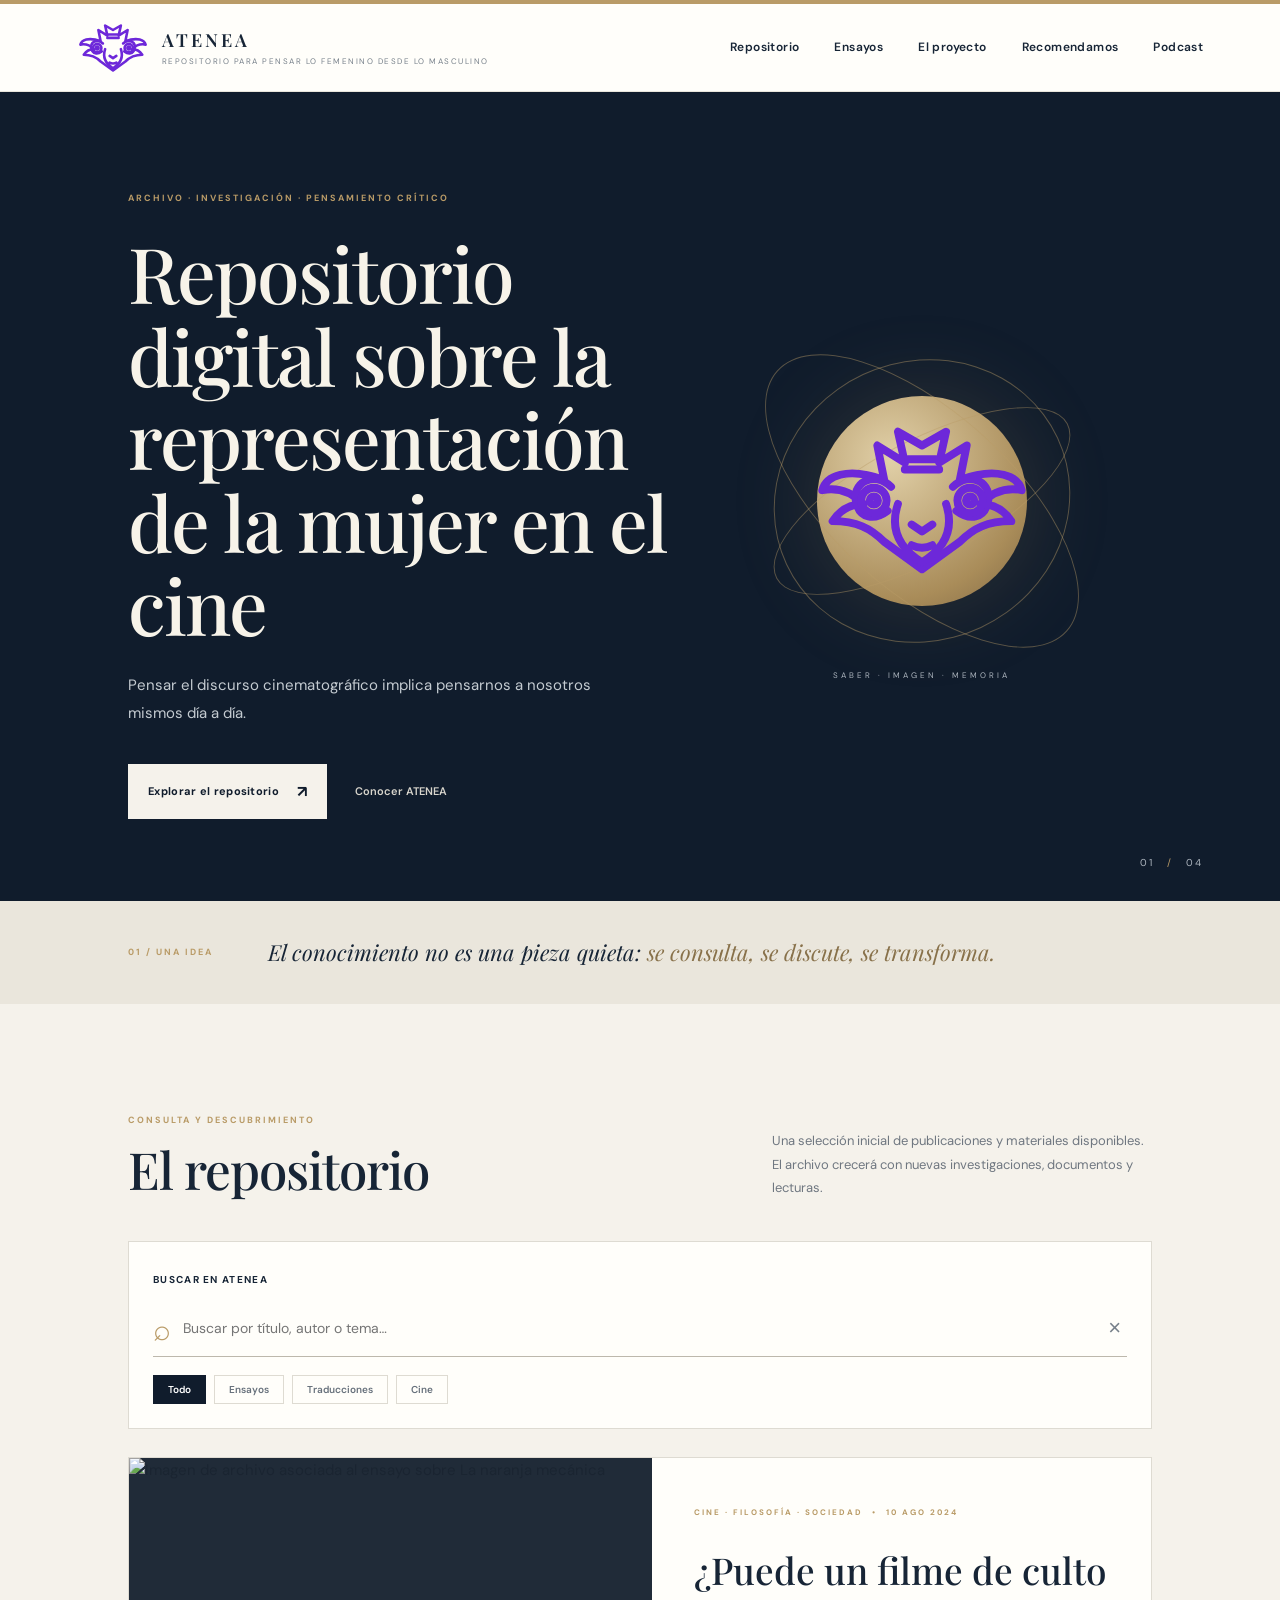
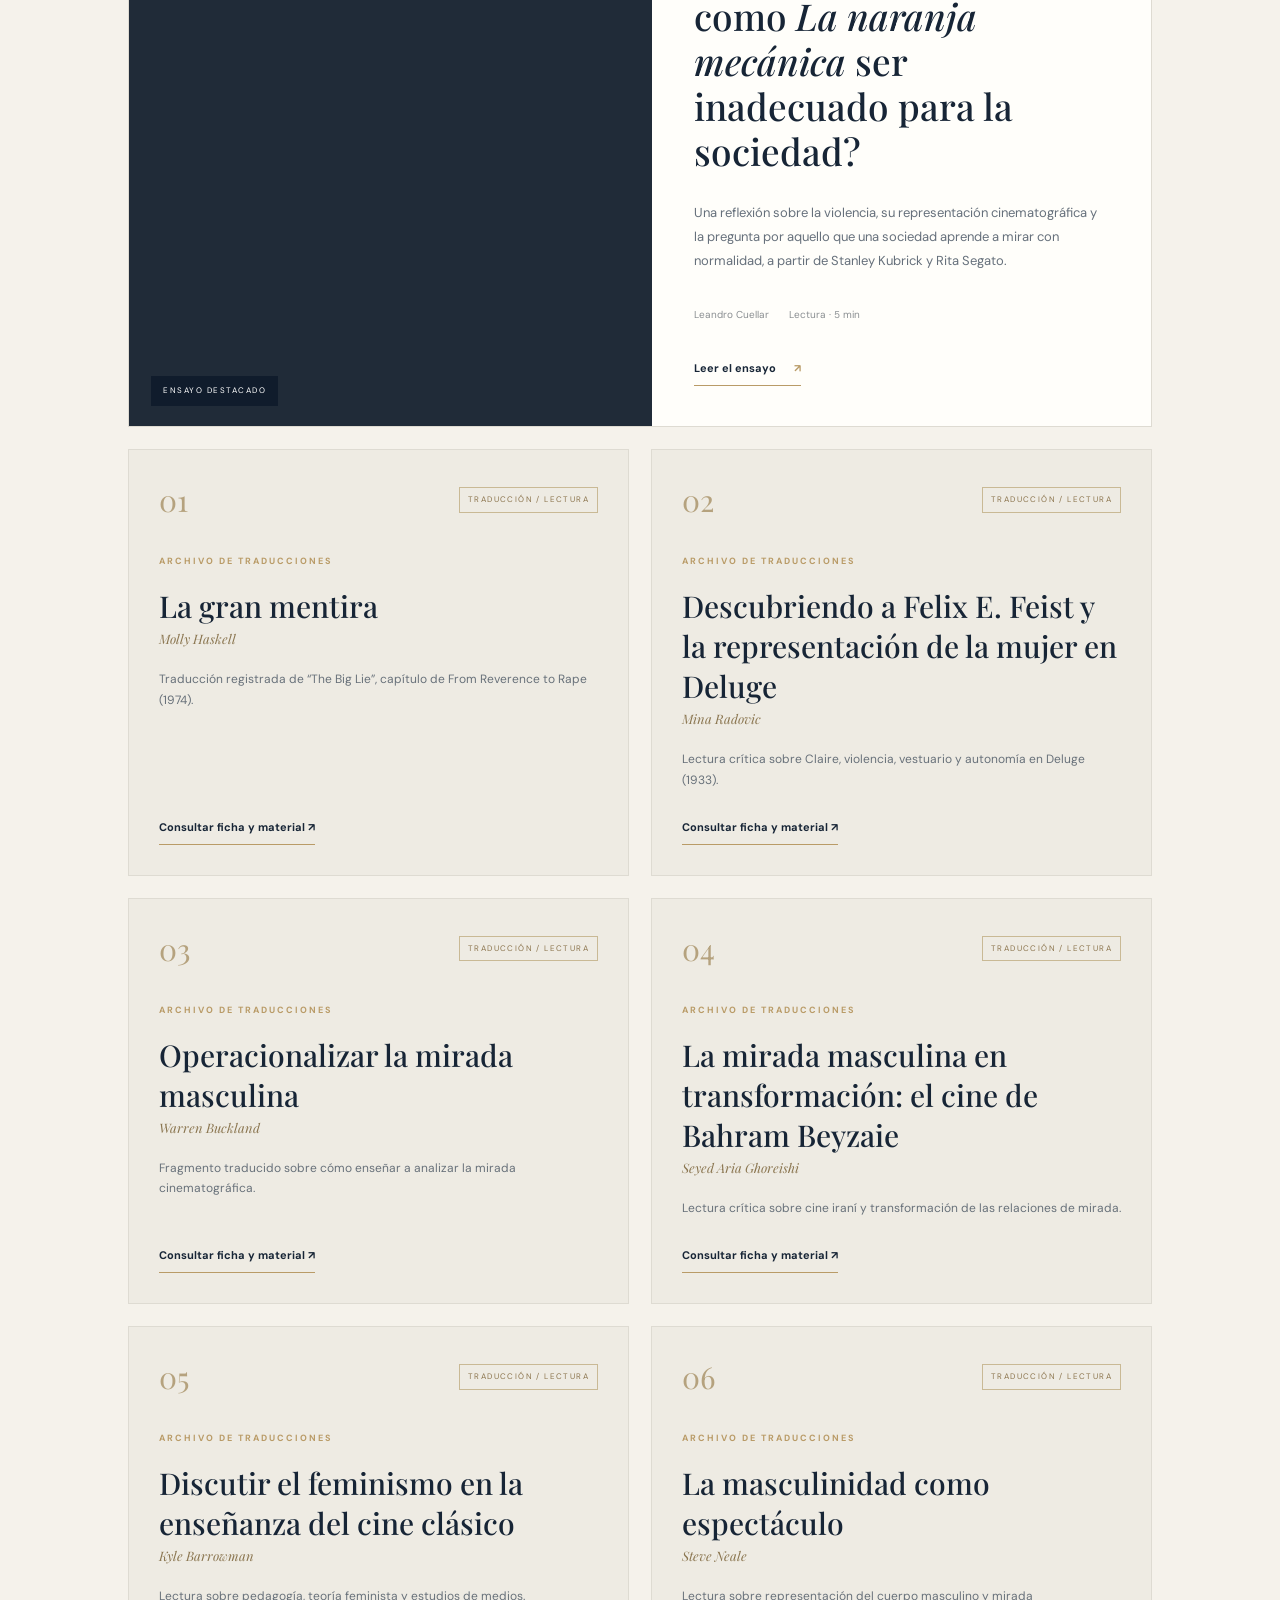
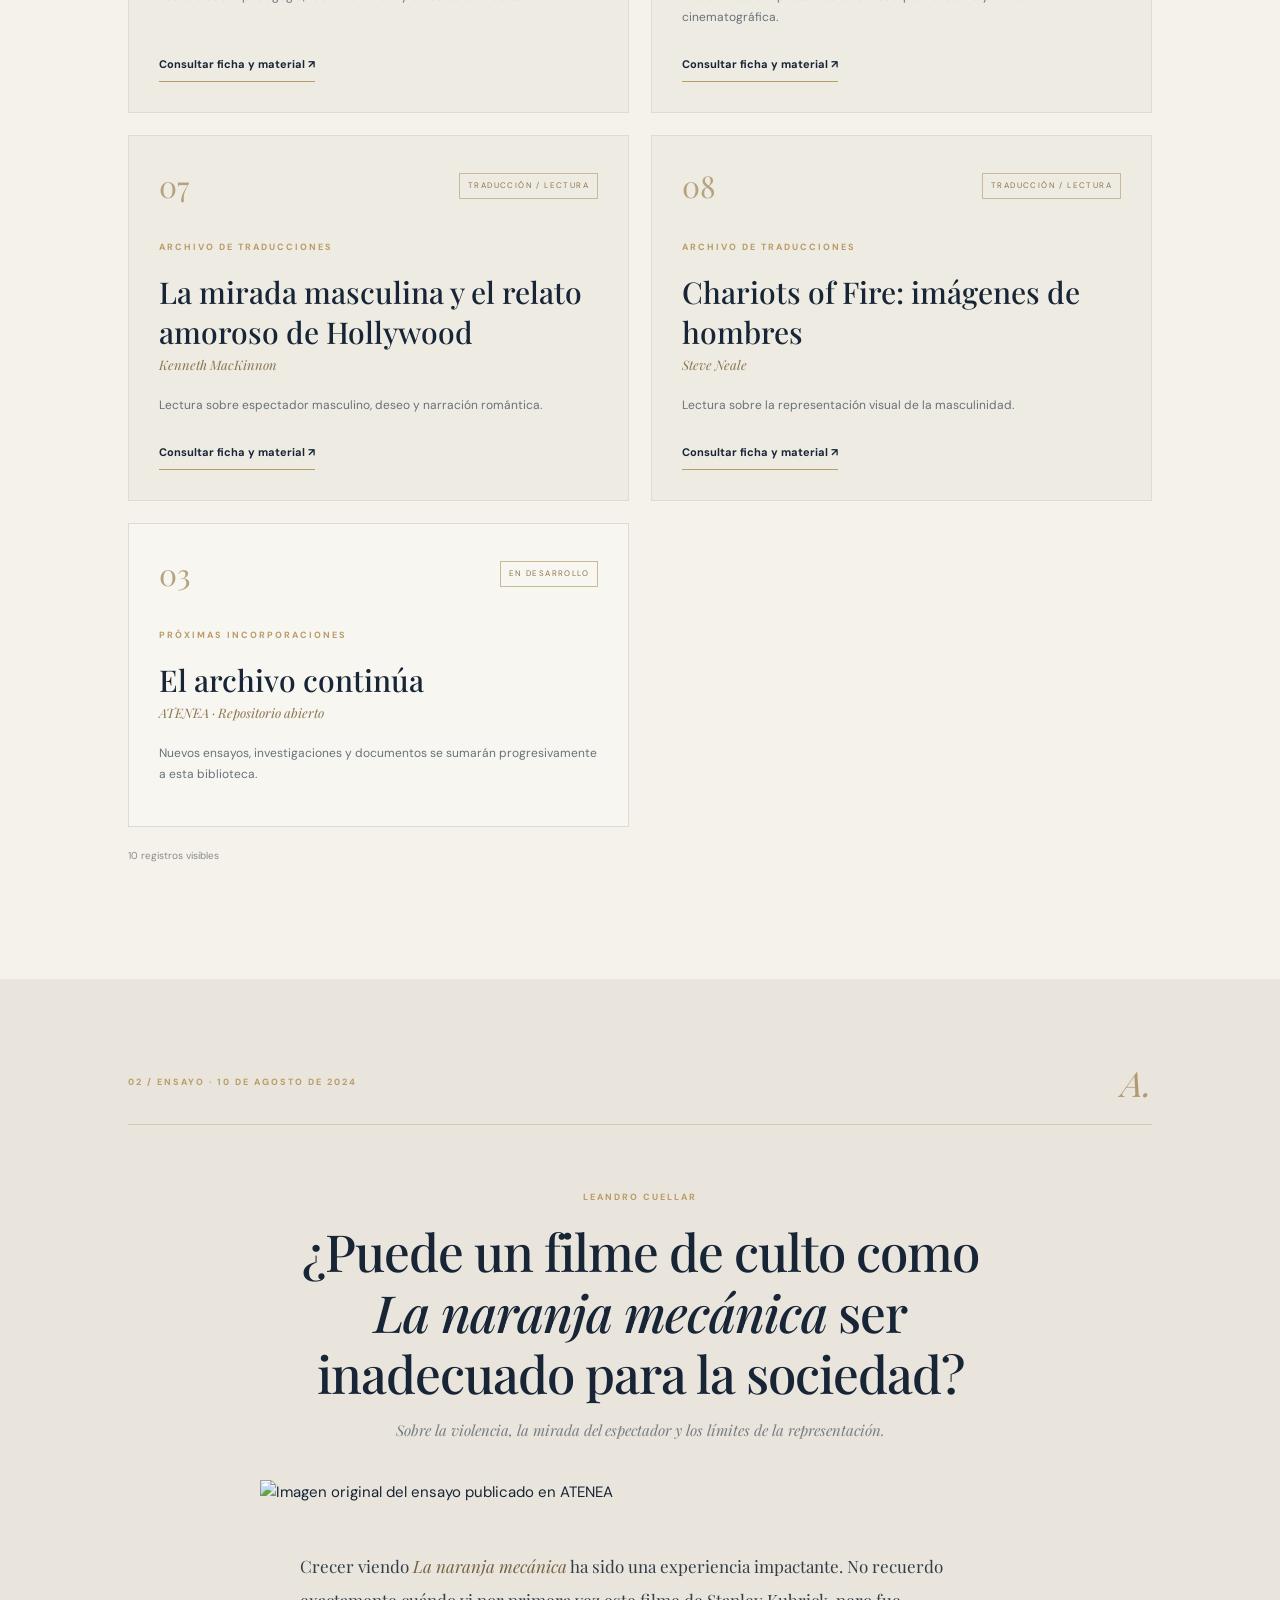
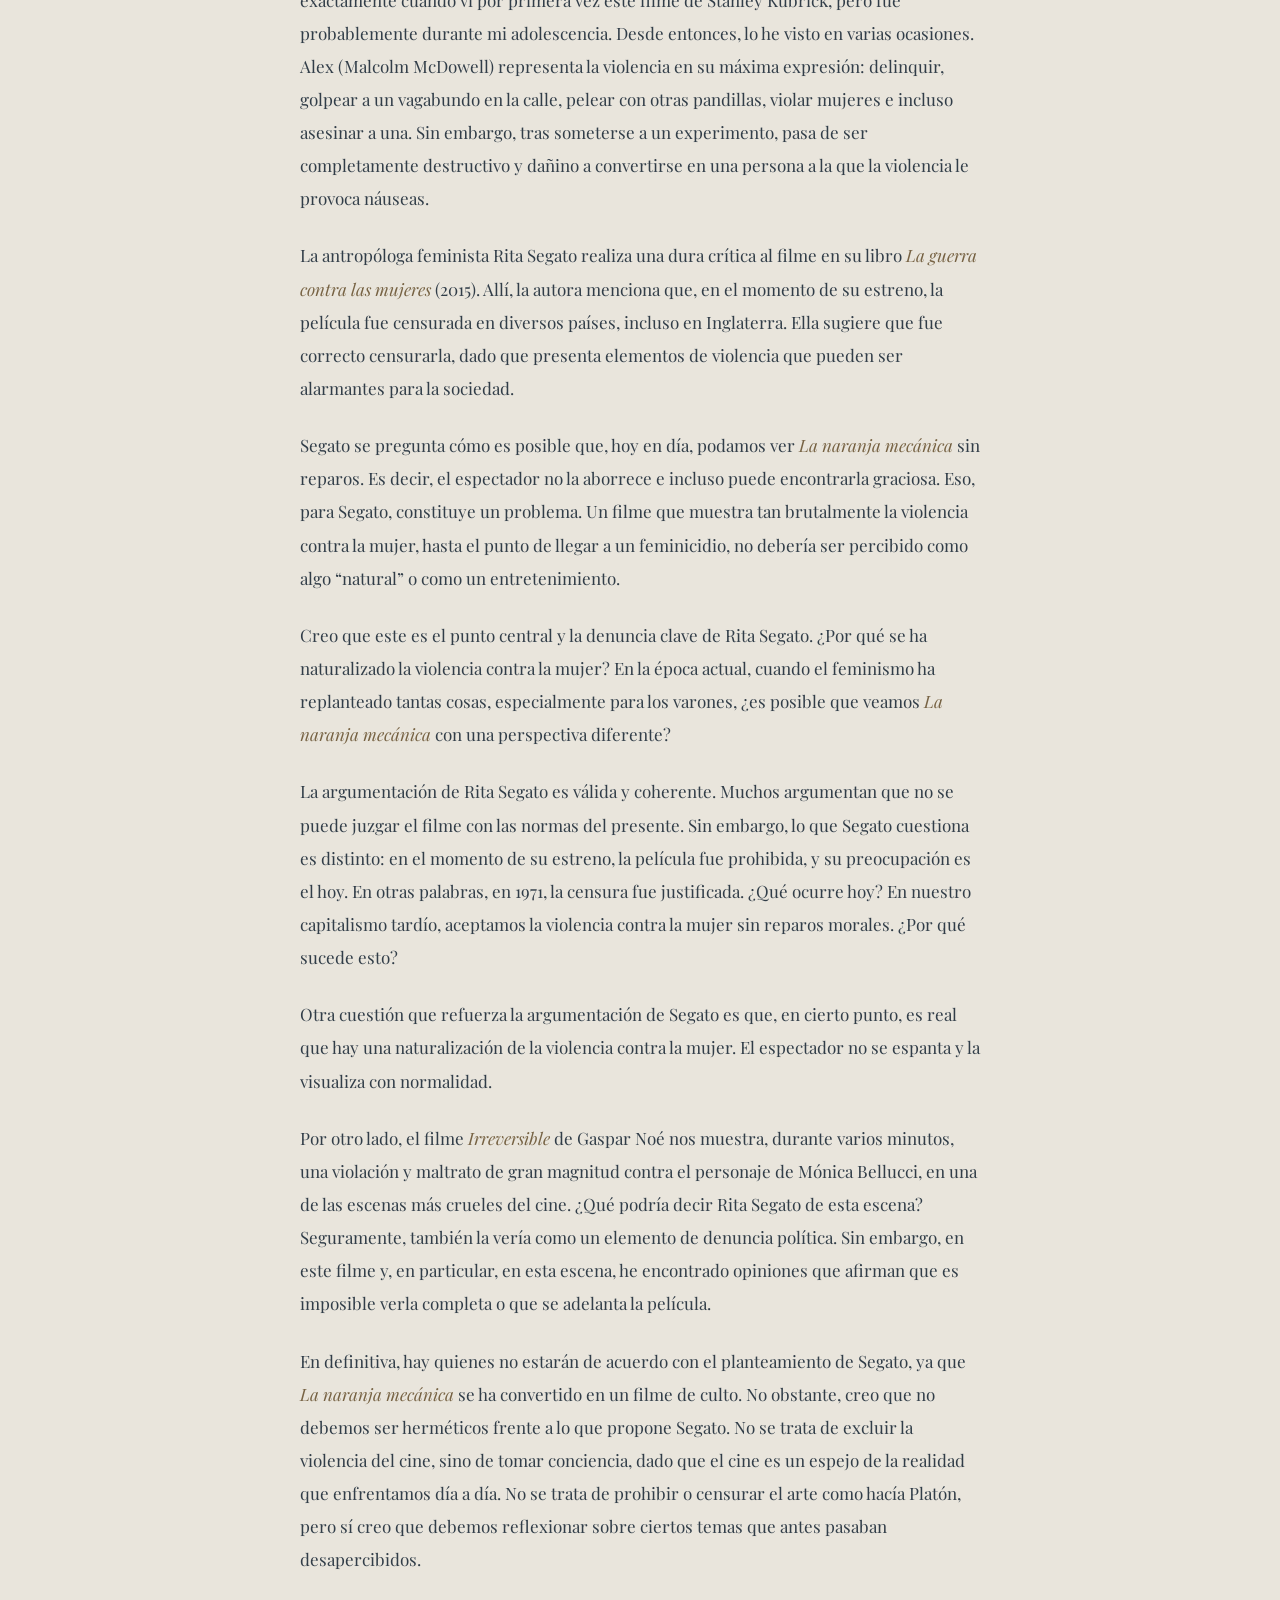
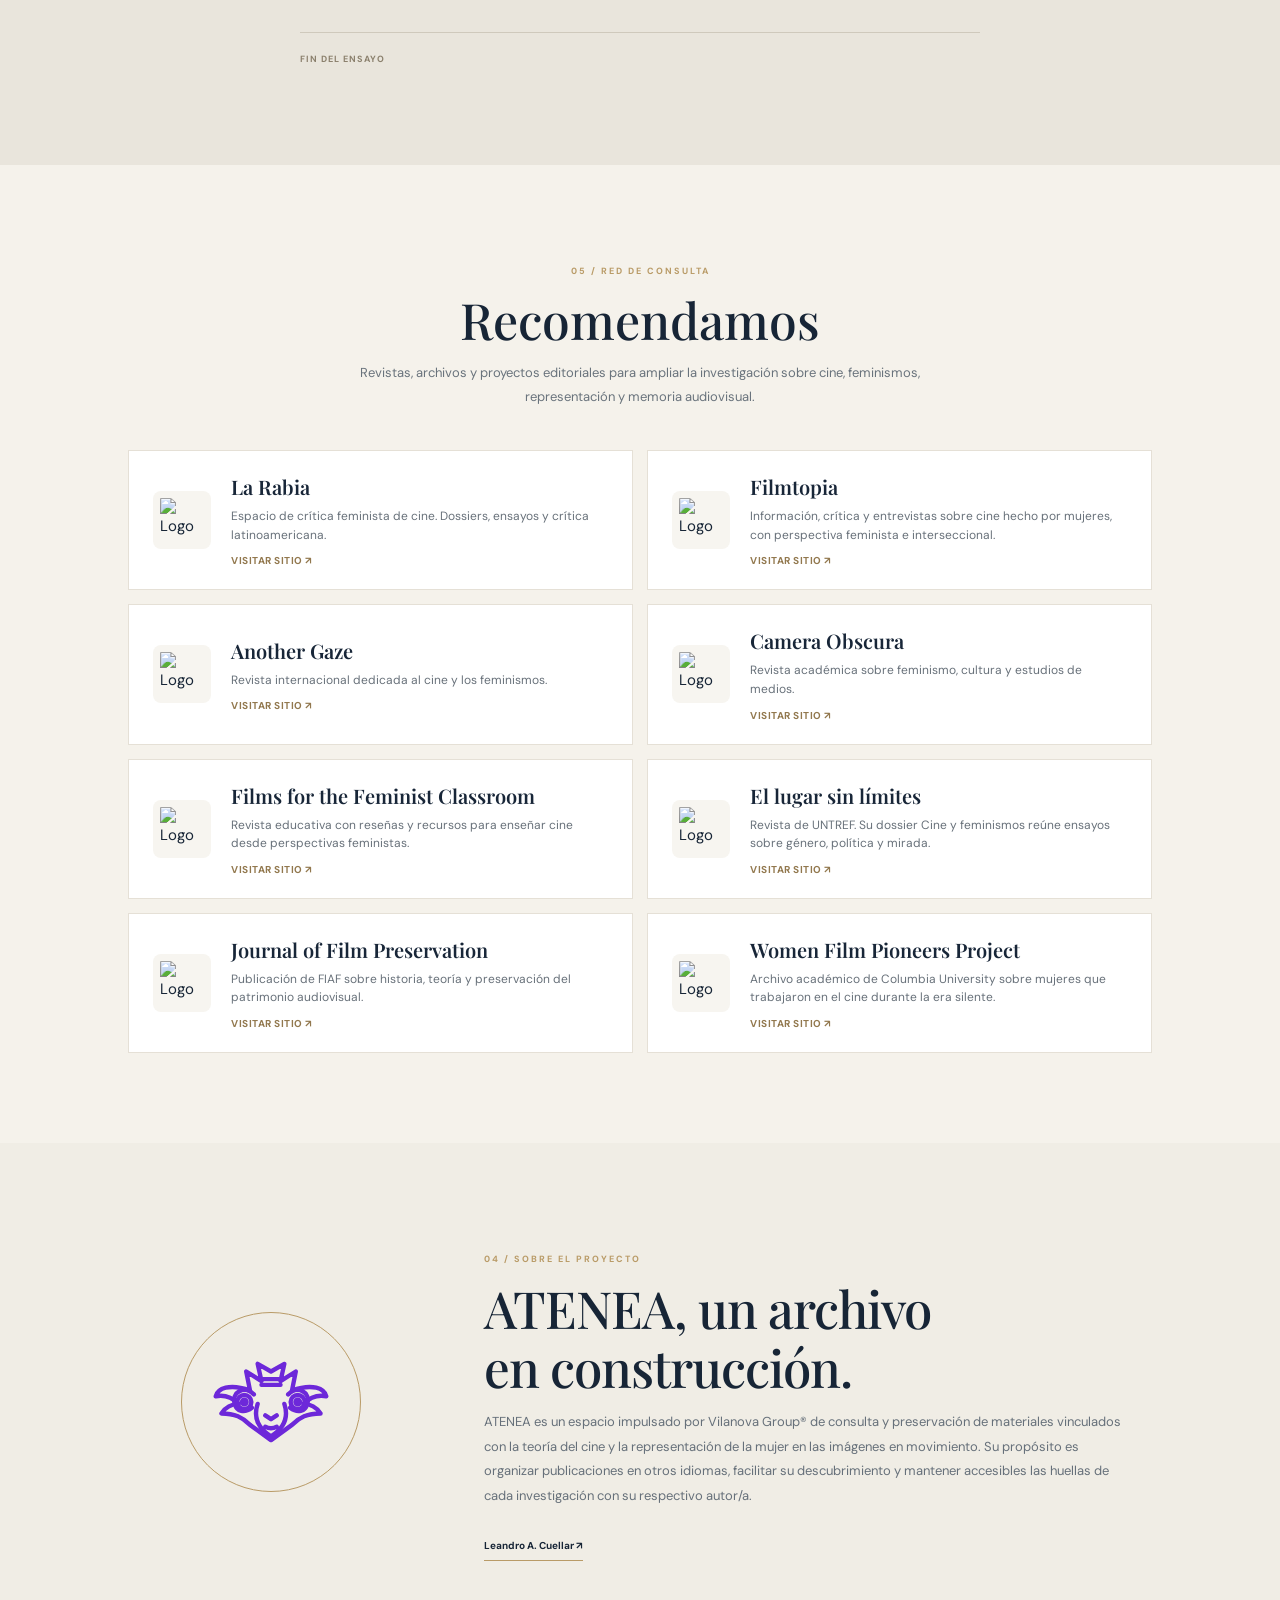
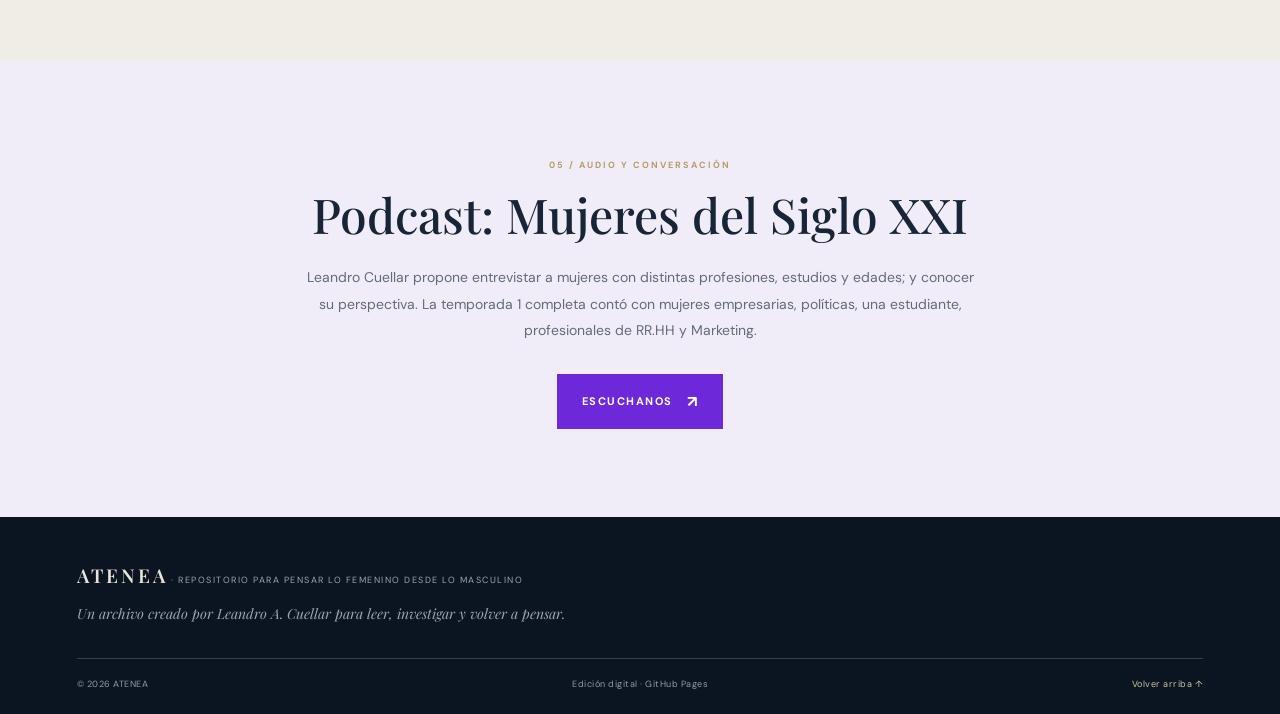
==== commit dfd2d12b: "Move translation materials into searchable repository results" ====
--- a/index.html
+++ b/index.html
@@ -21,7 +21,7 @@
     </a>
     <button class="menu-toggle" aria-label="Abrir menú" aria-expanded="false">☰</button>
     <nav class="main-nav" aria-label="Navegación principal">
-      <a href="#repositorio">Repositorio</a><a href="#ensayos">Ensayos</a><a href="#proyecto">El proyecto</a><a href="#recomendamos">Recomendamos</a><a href="#podcast">Podcast</a><a href="#traducciones">Traducciones</a>
+      <a href="#repositorio">Repositorio</a><a href="#ensayos">Ensayos</a><a href="#proyecto">El proyecto</a><a href="#recomendamos">Recomendamos</a><a href="#podcast">Podcast</a>
     </nav>
   </header>
 
@@ -74,16 +74,14 @@
       </div>
 
       <div class="resource-grid" id="resource-grid">
-        <article class="resource-card" data-kind="traduccion" data-search="la gran mentira molly haskell traduccion cine mujeres crítica cinematográfica">
-          <div class="resource-top"><span class="resource-number">02</span><span class="tag">TRADUCCIÓN</span></div>
-          <p class="eyebrow">CINE · CRÍTICA · HISTORIA</p>
-          <h3>La gran mentira</h3>
-          <p class="resource-author">Molly Haskell</p>
-          <p>Versión castellana de “The Big Lie”, capítulo de <em>From Reverence to Rape</em> (1974), de la crítica e historiadora de cine Molly Haskell.</p>
-          <p class="rights-note">Versión castellana publicada por Leandro A. Cuellar en ATENEA el 21 de agosto de 2024. Se conserva la atribución de la autora y la referencia a la obra original.</p>
-          
-          <p class="rights-note">La traducción completa no se reproduce aquí por tratarse de una obra protegida.</p>
-        </article>
+        <article class="resource-card translation-result" data-kind="traduccion cine" data-search="la gran mentira molly haskell traduccion cine mujeres crítica cinematográfica"><div class="resource-top"><span class="resource-number">01</span><span class="tag">TRADUCCIÓN / LECTURA</span></div><p class="eyebrow">ARCHIVO DE TRADUCCIONES</p><h3>La gran mentira</h3><p class="resource-author">Molly Haskell</p><p>Traducción registrada de “The Big Lie”, capítulo de From Reverence to Rape (1974).</p><a class="arrow-link" href="traducciones.html#traduccion-1">Consultar ficha y material ↗</a></article>
+<article class="resource-card translation-result" data-kind="traduccion cine" data-search="felix feist deluge mina radovic narrativa estetica representación mujer cine"><div class="resource-top"><span class="resource-number">02</span><span class="tag">TRADUCCIÓN / LECTURA</span></div><p class="eyebrow">ARCHIVO DE TRADUCCIONES</p><h3>Descubriendo a Felix E. Feist y la representación de la mujer en Deluge</h3><p class="resource-author">Mina Radovic</p><p>Lectura crítica sobre Claire, violencia, vestuario y autonomía en Deluge (1933).</p><a class="arrow-link" href="traducciones.html#traduccion-2">Consultar ficha y material ↗</a></article>
+<article class="resource-card translation-result" data-kind="traduccion cine" data-search="warren buckland mirada masculina laura mulvey placer visual análisis cine"><div class="resource-top"><span class="resource-number">03</span><span class="tag">TRADUCCIÓN / LECTURA</span></div><p class="eyebrow">ARCHIVO DE TRADUCCIONES</p><h3>Operacionalizar la mirada masculina</h3><p class="resource-author">Warren Buckland</p><p>Fragmento traducido sobre cómo enseñar a analizar la mirada cinematográfica.</p><a class="arrow-link" href="traducciones.html#traduccion-3">Consultar ficha y material ↗</a></article>
+<article class="resource-card translation-result" data-kind="traduccion cine" data-search="seyed aria ghoreishi bahram beyzaie the crow maybe some other time mirada masculina"><div class="resource-top"><span class="resource-number">04</span><span class="tag">TRADUCCIÓN / LECTURA</span></div><p class="eyebrow">ARCHIVO DE TRADUCCIONES</p><h3>La mirada masculina en transformación: el cine de Bahram Beyzaie</h3><p class="resource-author">Seyed Aria Ghoreishi</p><p>Lectura crítica sobre cine iraní y transformación de las relaciones de mirada.</p><a class="arrow-link" href="traducciones.html#traduccion-4">Consultar ficha y material ↗</a></article>
+<article class="resource-card translation-result" data-kind="traduccion cine" data-search="kyle barrowman feminismo enseñanza cine clásico hollywood teoría feminista"><div class="resource-top"><span class="resource-number">05</span><span class="tag">TRADUCCIÓN / LECTURA</span></div><p class="eyebrow">ARCHIVO DE TRADUCCIONES</p><h3>Discutir el feminismo en la enseñanza del cine clásico</h3><p class="resource-author">Kyle Barrowman</p><p>Lectura sobre pedagogía, teoría feminista y estudios de medios.</p><a class="arrow-link" href="traducciones.html#traduccion-5">Consultar ficha y material ↗</a></article>
+<article class="resource-card translation-result" data-kind="traduccion cine" data-search="steve neale masculinidad espectáculo mainstream cinema cuerpo masculino"><div class="resource-top"><span class="resource-number">06</span><span class="tag">TRADUCCIÓN / LECTURA</span></div><p class="eyebrow">ARCHIVO DE TRADUCCIONES</p><h3>La masculinidad como espectáculo</h3><p class="resource-author">Steve Neale</p><p>Lectura sobre representación del cuerpo masculino y mirada cinematográfica.</p><a class="arrow-link" href="traducciones.html#traduccion-6">Consultar ficha y material ↗</a></article>
+<article class="resource-card translation-result" data-kind="traduccion cine" data-search="kenneth mackinnon male spectatorship hollywood love story deseo romance"><div class="resource-top"><span class="resource-number">07</span><span class="tag">TRADUCCIÓN / LECTURA</span></div><p class="eyebrow">ARCHIVO DE TRADUCCIONES</p><h3>La mirada masculina y el relato amoroso de Hollywood</h3><p class="resource-author">Kenneth MacKinnon</p><p>Lectura sobre espectador masculino, deseo y narración romántica.</p><a class="arrow-link" href="traducciones.html#traduccion-7">Consultar ficha y material ↗</a></article>
+<article class="resource-card translation-result" data-kind="traduccion cine" data-search="steve neale chariots of fire images of men masculinidad"><div class="resource-top"><span class="resource-number">08</span><span class="tag">TRADUCCIÓN / LECTURA</span></div><p class="eyebrow">ARCHIVO DE TRADUCCIONES</p><h3>Chariots of Fire: imágenes de hombres</h3><p class="resource-author">Steve Neale</p><p>Lectura sobre la representación visual de la masculinidad.</p><a class="arrow-link" href="traducciones.html#traduccion-8">Consultar ficha y material ↗</a></article>
         <article class="resource-card resource-card-muted" data-kind="ensayo" data-search="archivo en desarrollo nuevas publicaciones">
           <div class="resource-top"><span class="resource-number">03</span><span class="tag">EN DESARROLLO</span></div>
           <p class="eyebrow">PRÓXIMAS INCORPORACIONES</p>
@@ -176,60 +174,7 @@
       </div>
     </section>
 
-<section class="translation-section" id="traducciones">
-      <div><p class="eyebrow">03 / TRADUCCIONES</p><h2>Leer también es<br><em>cruzar lenguajes.</em></h2></div>
-      <div class="translation-copy">
-        <p>ATENEA reúne traducciones y materiales de circulación cultural para ampliar el acceso a debates y tradiciones intelectuales. Cada registro distingue a la autora de la obra original, identifica la fuente editorial y acredita la versión castellana cuando corresponde.</p>
-        <div class="translation-record"><span>01</span><div><strong>La gran mentira</strong><small>Molly Haskell · “The Big Lie”, capítulo de <em>From Reverence to Rape</em> · Holt, Rinehart and Winston, Nueva York, 1974.</small><small>Versión castellana publicada por Leandro A. Cuellar · ATENEA · 21 de agosto de 2024.</small></div></div>
-        <p class="rights-note">Crédito autoral: Molly Haskell es la autora del texto original. Leandro A. Cuellar figura como autor de la publicación de la versión castellana en el archivo histórico de ATENEA. Esta ficha bibliográfica no implica autorización para reproducir o distribuir la obra íntegra; se respeta la titularidad de los derechos correspondientes.</p>
-        <div class="translation-record"><span>02</span><div><strong>Descubriendo a Felix E. Feist: narrativa, estética y representación de la mujer en <em>Deluge</em></strong><small>Mina Radovic · “Discovering Felix E. Feist: Narrative, Aesthetics, and the Representation of Woman in Deluge” · <em>Mise-en-scène: The Journal of Film &amp; Visual Narration</em>, vol. 5, n.º 2, 2020, pp. 61–66.</small><small>Lectura crítica en español preparada para ATENEA a partir del artículo original en inglés. No es una traducción literal ni se atribuye a Radovic.</small></div></div>
-        <div class="translation-copy">
-          <h3>Una mujer después del diluvio: cuerpo, violencia y autonomía en <em>Deluge</em> (1933)</h3>
-          <p>En su estudio sobre la película de Felix E. Feist, Mina Radovic examina la organización narrativa y visual de <em>Deluge</em> a través de la figura de Claire, una actriz que sobrevive a una catástrofe y debe atravesar nuevas formas de violencia. La película contrapone dos encuentros masculinos: primero, dos hombres intentan someterla sexualmente; más tarde, Martin la recibe y la ayuda sin exigirle disponibilidad ni obediencia.</p>
-          <p>Radovic presta atención al vestuario masculino que Claire recibe en ambos episodios. En el primero, la ropa es arrancada durante el intento de violación; en el segundo, permanece intacta. El contraste permite leer el vestuario como un signo de la dignidad que puede ser vulnerada o respetada. La identidad de Claire, sin embargo, no queda reducida a esa ropa: conserva su carácter y su capacidad de decisión.</p>
-          <p>El final abre una tensión que el artículo no resuelve de manera simplista. Claire se aleja de Martin y de la comunidad que comienza a reconstruirse. Radovic propone considerar ese gesto como una posible afirmación de autonomía: la mujer deja de ocupar el lugar de objeto de deseo o pieza de una reconciliación ajena y se dirige hacia lo desconocido por decisión propia.</p>
-          <p class="rights-note">Esta síntesis en español es una elaboración editorial independiente basada en el artículo de Mina Radovic. El análisis y sus argumentos pertenecen a su autor. ATENEA no presenta este texto como traducción autorizada ni reproduce el artículo original.</p>
-        </div>
-        <p class="rights-note">Autoría verificada en la biografía del número: la revista emplea el pronombre “he” para Mina Radovic. La perspectiva feminista se utiliza aquí como marco de lectura editorial, no como una autodefinición atribuida al autor.</p>
-        <div class="translation-record"><span>03</span><div><strong>Operacionalizar la mirada masculina: reconstruir el análisis de Laura Mulvey sobre el placer visual</strong><small>Warren Buckland · “Operationalizing the male gaze: reconstructing Laura Mulvey’s analysis of visual pleasure” · <em>Visual Communication</em>, publicado en línea el 3 de noviembre de 2025.</small><small>Fragmento traducido al español por ATENEA · licencia Creative Commons Atribución 4.0 Internacional (CC BY 4.0).</small></div></div>
-        <div class="translation-copy">
-          <h3>Fragmento traducido: cómo enseñar a analizar la mirada cinematográfica</h3>
-          <blockquote>
-            <p>La necesidad de operacionalizar “Placer visual y cine narrativo” surge de un desafío pedagógico: introducir a estudiantes que recién comienzan en la práctica del análisis cinematográfico feminista, entrenándolos para interpretar una nueva película narrativa de un modo comparable al que Mulvey empleó al estudiar a Sternberg y Hitchcock.</p>
-            <p>Mi enfoque para explicitar las convenciones de la actividad interpretativa de Mulvey, su manera de proceder, se basa en el operacionalismo. Según Hasok Chang, el principio operacionalista podría formularse así: aumentar el contenido empírico de las teorías mediante el uso de conceptos definidos operacionalmente.</p>
-            <p>Operacionalizar el ensayo de Mulvey supone, en primer lugar, establecer expresiones descriptivas capaces de identificar los rasgos observables de las películas a los que el texto hace referencia; y, en segundo lugar, presentar procedimientos sujetos a reglas que permitan aplicar esas expresiones a un nuevo ejemplo cinematográfico.</p>
-            <p>Idealmente, esas expresiones deben ser lo bastante precisas como para que los estudiantes puedan aplicarlas sin ambigüedades. Por supuesto, defender el seguimiento de reglas implica el riesgo de promover el aprendizaje por imitación en lugar de la comprensión. Sin embargo, seguir reglas claramente definidas constituye una etapa fundamental para que quien se inicia pueda adquirir competencia y, con el tiempo, convertirse en especialista.</p>
-            <p>Interpretar una película es una actividad compleja cuyas reglas pueden hacerse explícitas, enseñarse y ponerse en práctica. Para adquirir dominio, quien comienza necesita interiorizarlas y aplicarlas a nuevos ejemplos, realizando descubrimientos y aprendiendo algo nuevo. La práctica mejora no solo mediante la experiencia, sino también a través de una comprensión más profunda de las reglas.</p>
-          </blockquote>
-          <p class="rights-note">Traducción de un fragmento seleccionado de la introducción. Se conserva el sentido del original; la versión castellana es de ATENEA y no sustituye al artículo completo. La argumentación y la autoría corresponden a Warren Buckland.</p>
-          <p><a href="https://doi.org/10.1177/14703572251383129" target="_blank" rel="noopener">Consultar el artículo original en inglés ↗</a></p>
-          <p class="rights-note">Licencia de la obra original: Creative Commons Atribución 4.0 Internacional (CC BY 4.0). Cita recomendada: Buckland, Warren (2025), “Operationalizing the male gaze: reconstructing Laura Mulvey’s analysis of visual pleasure”, <em>Visual Communication</em>, DOI: 10.1177/14703572251383129. Traducción publicada con atribución y enlace a la fuente.</p>
-        <div class="translation-record"><span>04</span><div><strong>La mirada masculina en transformación: el cine de Bahram Beyzaie</strong><small>Seyed Aria Ghoreishi · “The Collapse of the Male Gaze in the Cinema of Bahram Beyzaie: The Crow and Maybe Some Other Time” · <em>Iranian Studies</em>, vol. 57, n.º 3, 2024, pp. 451–471.</small><small>Lectura crítica en español · artículo original en inglés.</small></div></div>
-        <div class="translation-copy">
-          <p>Ghoreishi examina dos películas de Bahram Beyzaie, <em>The Crow</em> (1977) y <em>Maybe Some Other Time</em> (1987), a partir de la teoría de la mirada masculina de Laura Mulvey. El análisis observa cómo las narraciones parecen reproducir inicialmente relaciones patriarcales entre quien mira y quien es convertido en imagen. Sin embargo, el desarrollo de ambas películas modifica esa distribución del poder visual. La puesta en escena y las estructuras narrativas abren posibilidades para desarmar convenciones dominantes y construir relaciones de género menos rígidas. El artículo permite pensar el cine iraní como un espacio de negociación crítica con los modelos clásicos de representación.</p>
-          <p class="rights-note">Síntesis editorial de ATENEA; no es una traducción literal. <a href="https://doi.org/10.1017/irn.2024.24" target="_blank" rel="noopener">Consultar fuente original ↗</a></p>
-        </div>
-        <div class="translation-record"><span>05</span><div><strong>Discutir el feminismo en la enseñanza del cine clásico</strong><small>Kyle Barrowman · “Contesting feminism: pedagogical problems in classical Hollywood cinema, feminist theory, and media studies” · <em>Feminist Media Studies</em>, publicado en línea el 13 de octubre de 2023.</small><small>Lectura crítica en español · artículo original en inglés.</small></div></div>
-        <div class="translation-copy">
-          <p>Barrowman revisa los problemas que aparecen al enseñar y estudiar el Hollywood clásico desde los estudios feministas. Su punto de partida es la influencia de Laura Mulvey y las discusiones posteriores sobre la mirada masculina. El autor propone no convertir la teoría feminista en una fórmula cerrada: enseñar sus conceptos exige atender a las tensiones históricas, estéticas y pedagógicas que atraviesan las películas. La lectura invita a examinar cómo se construyen las imágenes de mujeres, qué límites presentan los marcos teóricos y de qué manera pueden discutirse en el aula sin perder de vista la complejidad de los filmes.</p>
-          <p class="rights-note">Síntesis editorial de ATENEA; no es una traducción literal. <a href="https://doi.org/10.1080/14680777.2023.2268305" target="_blank" rel="noopener">Consultar ficha editorial ↗</a></p>
-        </div>
-        <div class="translation-record"><span>06</span><div><strong>La masculinidad como espectáculo</strong><small>Steve Neale · “Masculinity as Spectacle: Reflections on Men and Mainstream Cinema” · <em>Screen</em>, vol. 24, n.º 6, 1983, pp. 2–17.</small><small>Lectura crítica en español · artículo original en inglés.</small></div></div>
-        <div class="translation-copy">
-          <p>Neale desplaza la pregunta feminista hacia la representación de los hombres. Si el cine dominante convirtió con frecuencia a las mujeres en imágenes para ser contempladas, también es necesario estudiar cuándo los cuerpos masculinos se vuelven espectáculo. El autor analiza cómo la masculinidad suele presentarse como norma activa y poco visible, pero puede quedar expuesta mediante escenas de combate, exhibición física y rituales de competencia. Su propuesta amplía el análisis de la mirada: permite preguntar quién observa, quién es observado y bajo qué condiciones el cuerpo masculino puede adquirir una dimensión erótica o vulnerable dentro del relato cinematográfico.</p>
-          <p class="rights-note">Síntesis editorial de ATENEA; no es una traducción literal. <a href="https://doi.org/10.1093/screen/24.6.2" target="_blank" rel="noopener">Consultar referencia original ↗</a></p>
-        </div>
-        <div class="translation-record"><span>07</span><div><strong>La mirada masculina y el relato amoroso de Hollywood</strong><small>Kenneth MacKinnon · “Male Spectatorship and the Hollywood Love Story” · <em>Journal of Gender Studies</em>, vol. 12, n.º 2, 2003, pp. 125–136.</small><small>Lectura crítica en español · artículo original en inglés.</small></div></div>
-        <div class="translation-copy">
-          <p>MacKinnon revisa la centralidad de la historia de amor en el cine clásico de Hollywood y pregunta cómo organiza las relaciones entre hombres y mujeres. En los modelos dominantes, el varón suele ocupar simultáneamente el lugar del personaje que desea y el del espectador con quien se invita a identificarse; la mujer queda convertida en objeto de ese deseo. El artículo cuestiona que esta estructura explique por sí sola todas las experiencias de recepción, pero permite reconocer cómo el romance distribuye iniciativa, mirada y poder. Su aporte consiste en situar el deseo dentro de la forma narrativa y no únicamente en el contenido de las escenas.</p>
-          <p class="rights-note">Síntesis editorial de ATENEA; no es una traducción literal. <a href="https://doi.org/10.1080/0958923032000088328" target="_blank" rel="noopener">Consultar fuente original ↗</a></p>
-        </div>
-        <div class="translation-record"><span>08</span><div><strong>Chariots of Fire: imágenes de hombres</strong><small>Steve Neale · “‘Chariots of Fire’, Images of Men” · <em>Screen</em>, vol. 23, n.º 3–4, 1982, p. 47.</small><small>Lectura crítica en español · artículo original en inglés.</small></div></div>
-        <div class="translation-copy">
-          <p>En este trabajo, Neale dirige la atención hacia las imágenes masculinas en el cine y hacia los códigos que permiten mostrarlas sin alterar la aparente estabilidad de la masculinidad. La cuestión no es simplemente si los hombres pueden ser objetos de contemplación, sino cómo la narración encuadra esa exposición y la vuelve aceptable mediante valores como la competencia, el esfuerzo y el heroísmo. La lectura complementa su posterior ensayo sobre la masculinidad como espectáculo y ayuda a revisar la supuesta neutralidad de la mirada cinematográfica. El cuerpo masculino también está construido visualmente; su exposición responde a convenciones históricas y culturales.</p>
-          <p class="rights-note">Síntesis editorial de ATENEA; no es una traducción literal. <a href="https://academic.oup.com/screen/issue/23/3-4" target="_blank" rel="noopener">Consultar el número de <em>Screen</em> ↗</a></p>
-        </div>        </div>
-    </section>
+
   </main>
 
   <footer class="site-footer"><a class="footer-brand" href="#inicio">ATENEA<span> · REPOSITORIO PARA PENSAR LO FEMENINO DESDE LO MASCULINO</span></a><p>Un archivo creado por <a href="https://leandrocuellar.online" target="_blank" rel="noopener">Leandro A. Cuellar</a> para leer, investigar y volver a pensar.</p><div class="footer-bottom"><span>© <span id="year"></span> ATENEA</span><span>Edición digital · GitHub Pages</span><a href="#inicio">Volver arriba ↑</a></div></footer>
--- a/assets/css/styles.css
+++ b/assets/css/styles.css
@@ -12,3 +12,12 @@
 .recommended-card small{font:12px/1.55 var(--sans);color:#68717a}
 .recommended-card em{font:700 10px var(--sans);font-style:normal;letter-spacing:.5px;text-transform:uppercase;color:#92784e;margin-top:3px}
 @media(max-width:650px){.recommended-section{padding:70px 22px}.recommended-grid{grid-template-columns:1fr}.recommended-card{padding:18px;gap:15px}.recommended-card img{width:48px;height:48px;flex-basis:48px}.recommended-card strong{font-size:18px}}
+
+.podcast-section{padding:88px max(10vw,30px);background:#f1edf8}
+.podcast-inner{max-width:760px;margin:0 auto;text-align:center}
+.podcast-inner h2{font:500 clamp(34px,4vw,48px)/1.15 var(--serif);color:#172536;margin:14px 0 22px}
+.podcast-inner>p:not(.eyebrow){max-width:680px;margin:0 auto;color:#626b76;font-size:14px;line-height:1.9}
+.podcast-listen{display:inline-flex;align-items:center;gap:14px;margin-top:30px;padding:14px 25px;background:#6d28d9;color:#fff;text-decoration:none;font-size:11px;font-weight:700;letter-spacing:1.5px;transition:background .2s,transform .2s}
+.podcast-listen:hover{background:#5120a8;transform:translateY(-2px)}
+.podcast-listen span{font-size:16px}
+@media(max-width:650px){.podcast-section{padding:68px 22px}.podcast-inner h2{font-size:34px}.podcast-inner>p:not(.eyebrow){font-size:13px}}
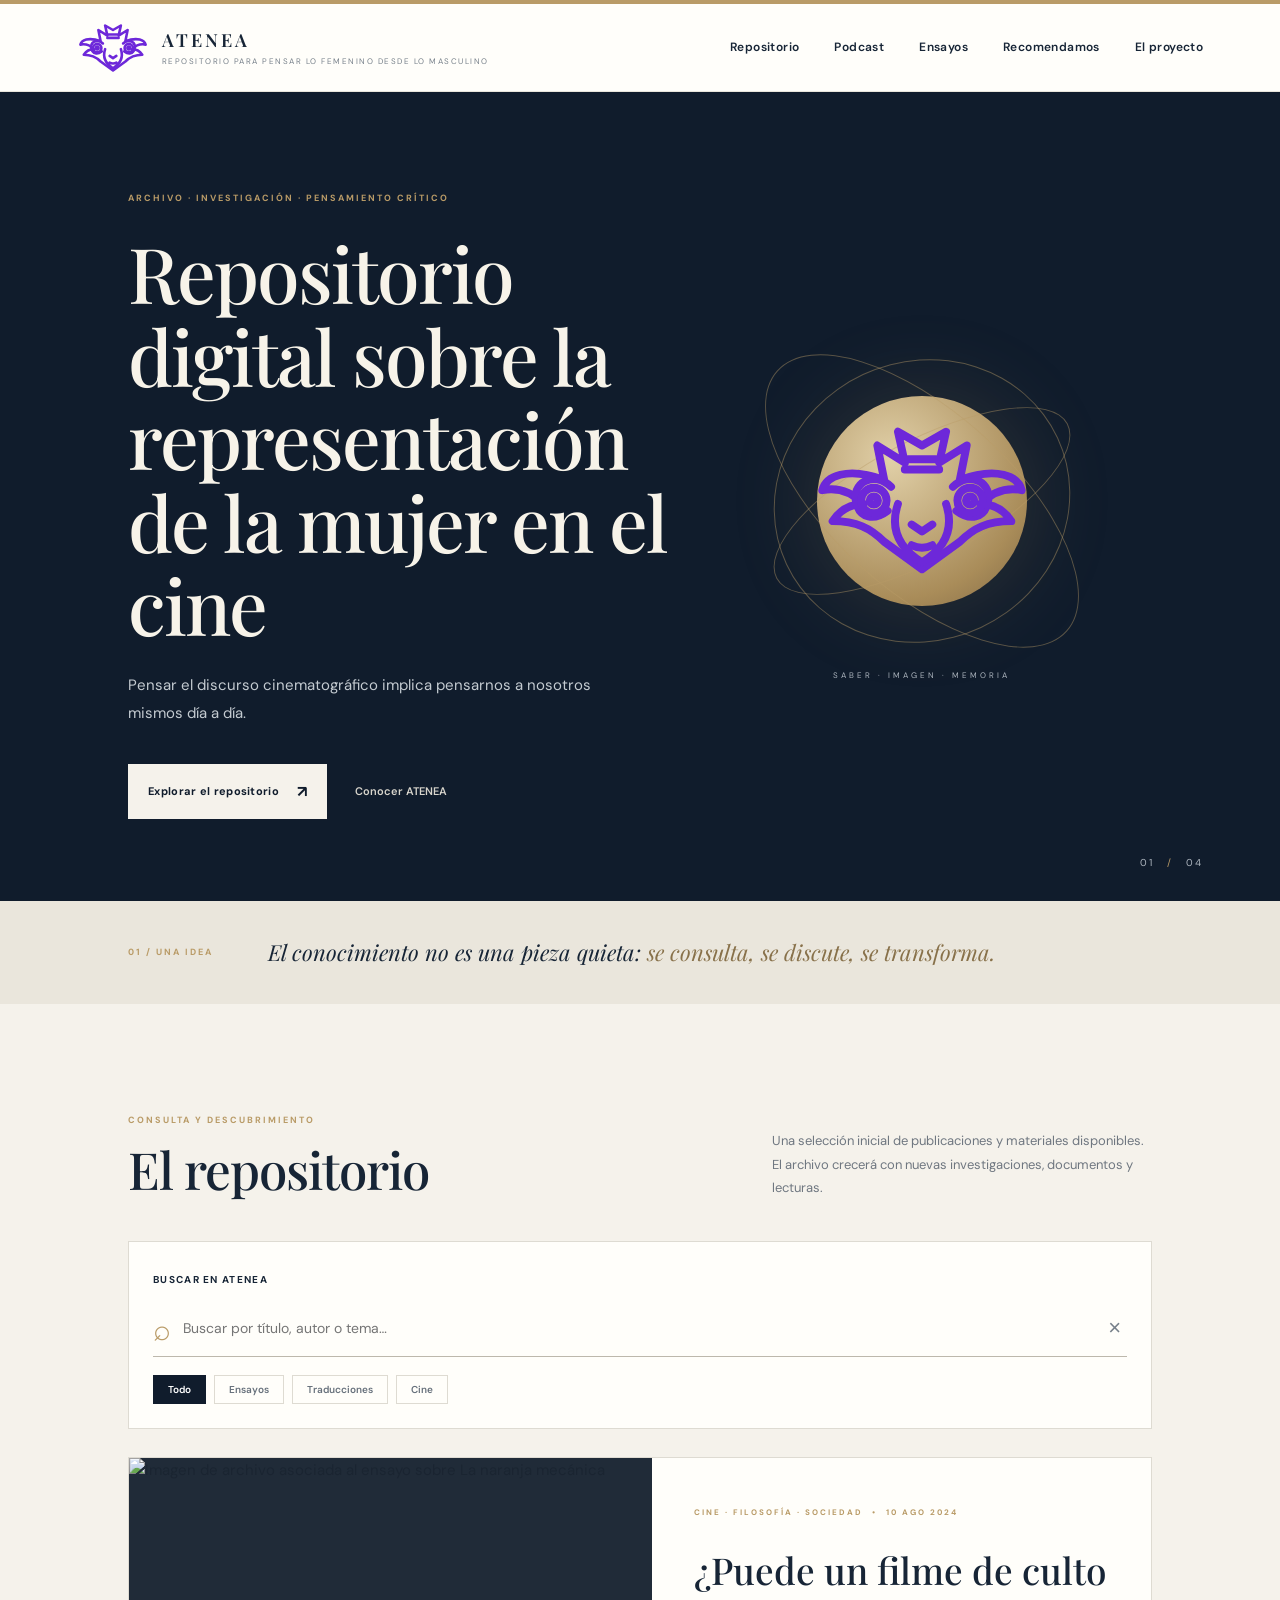
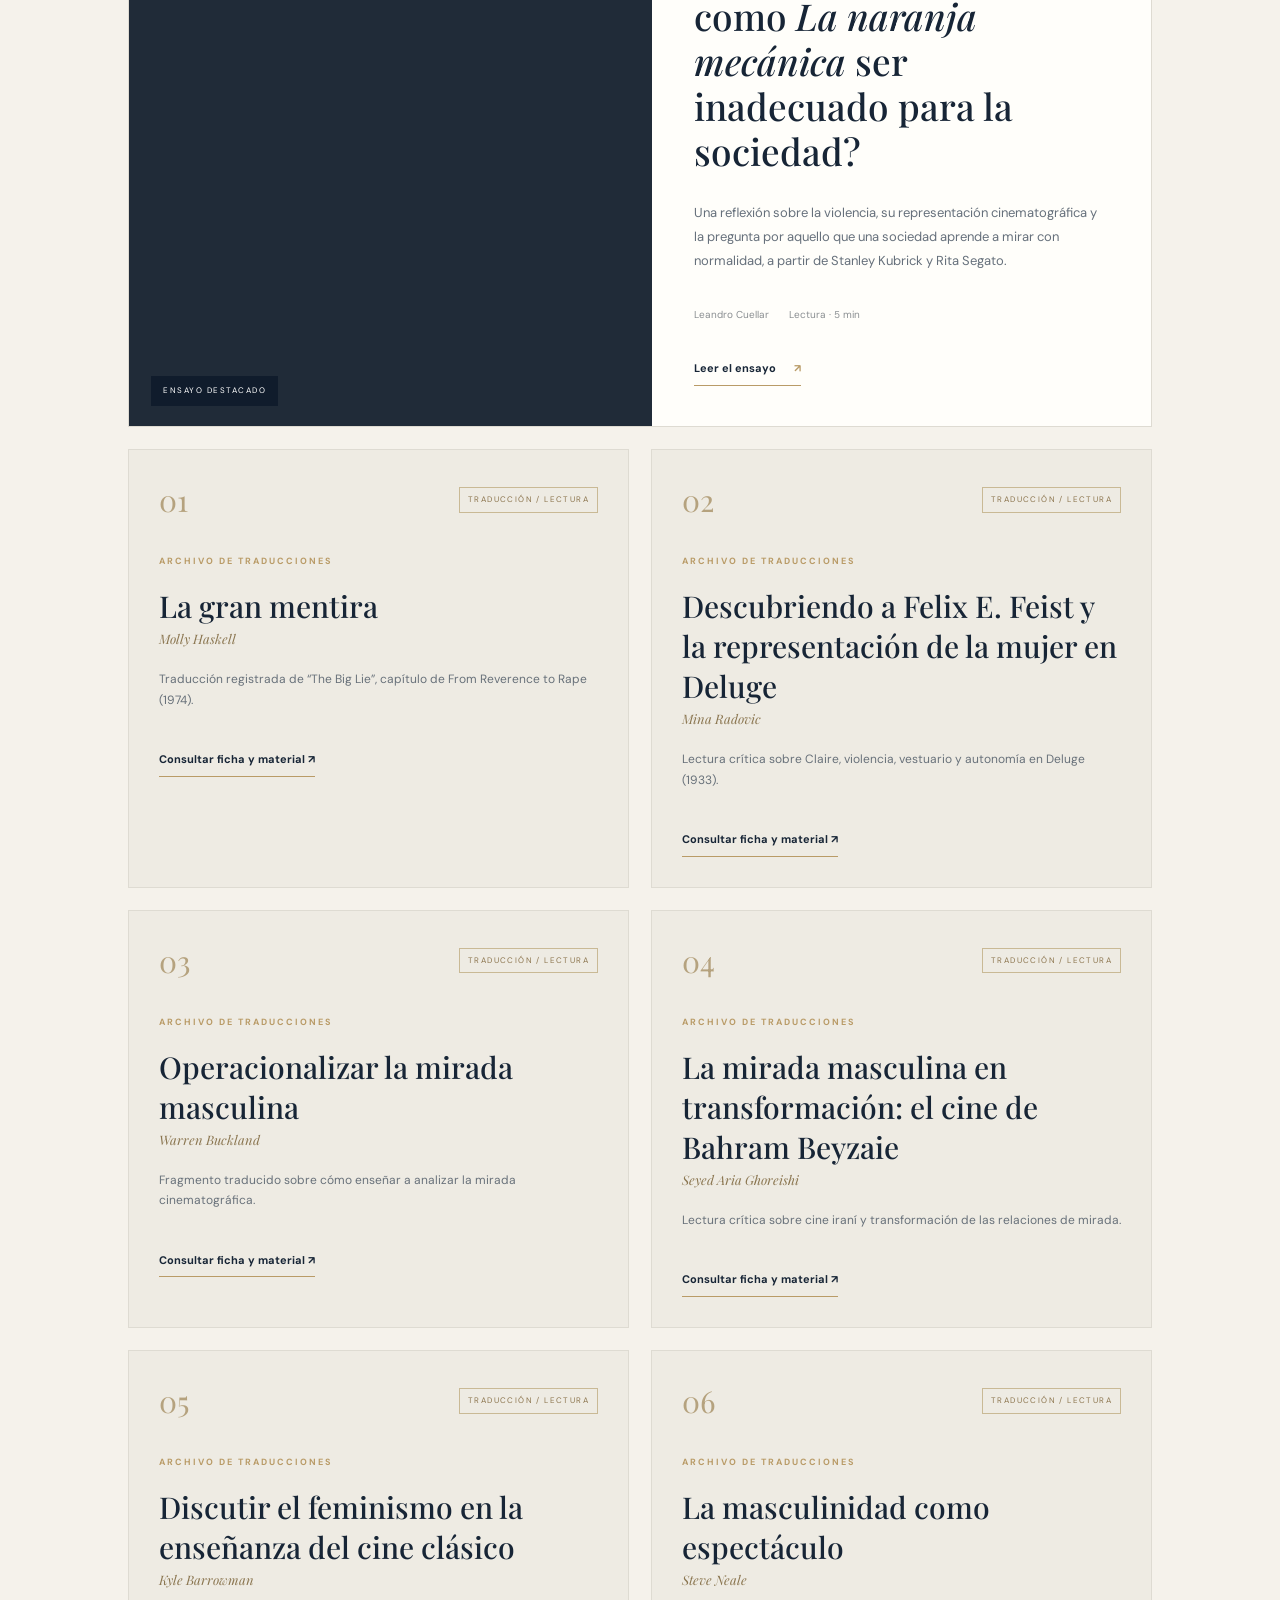
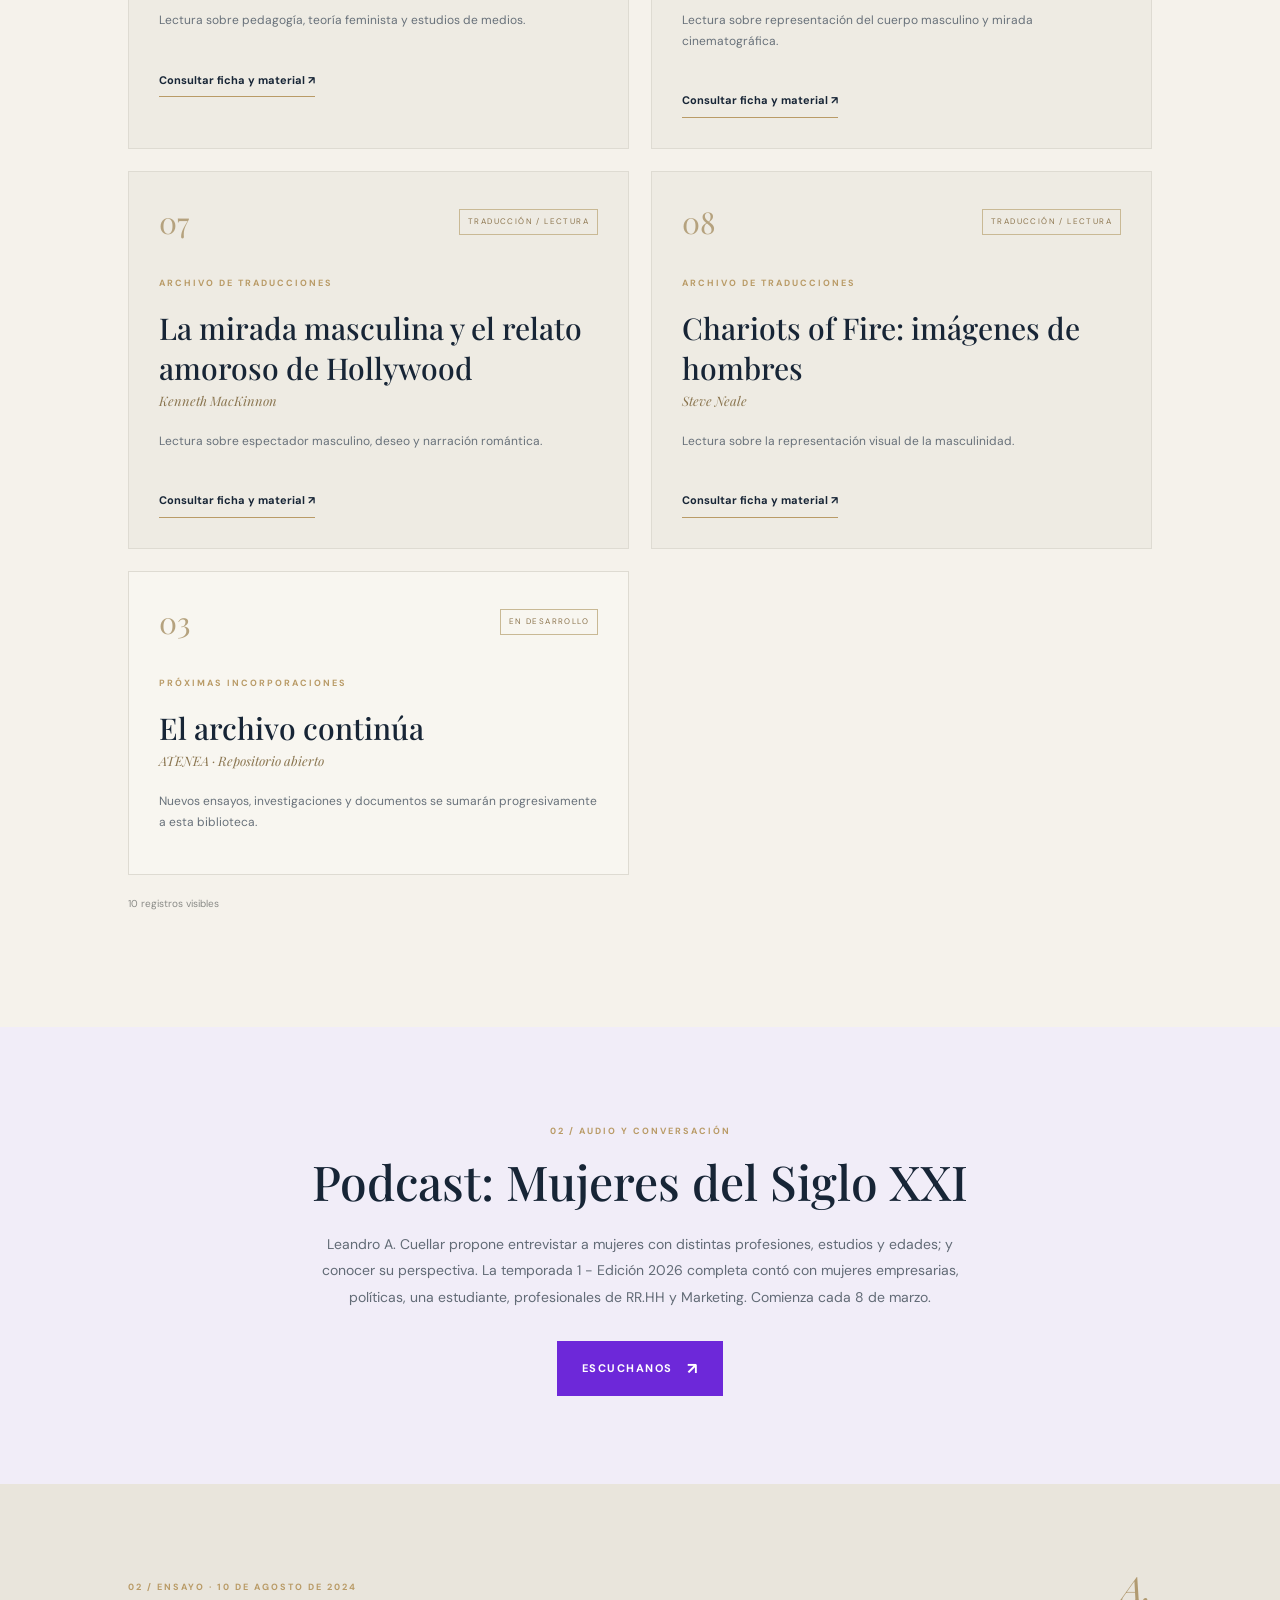
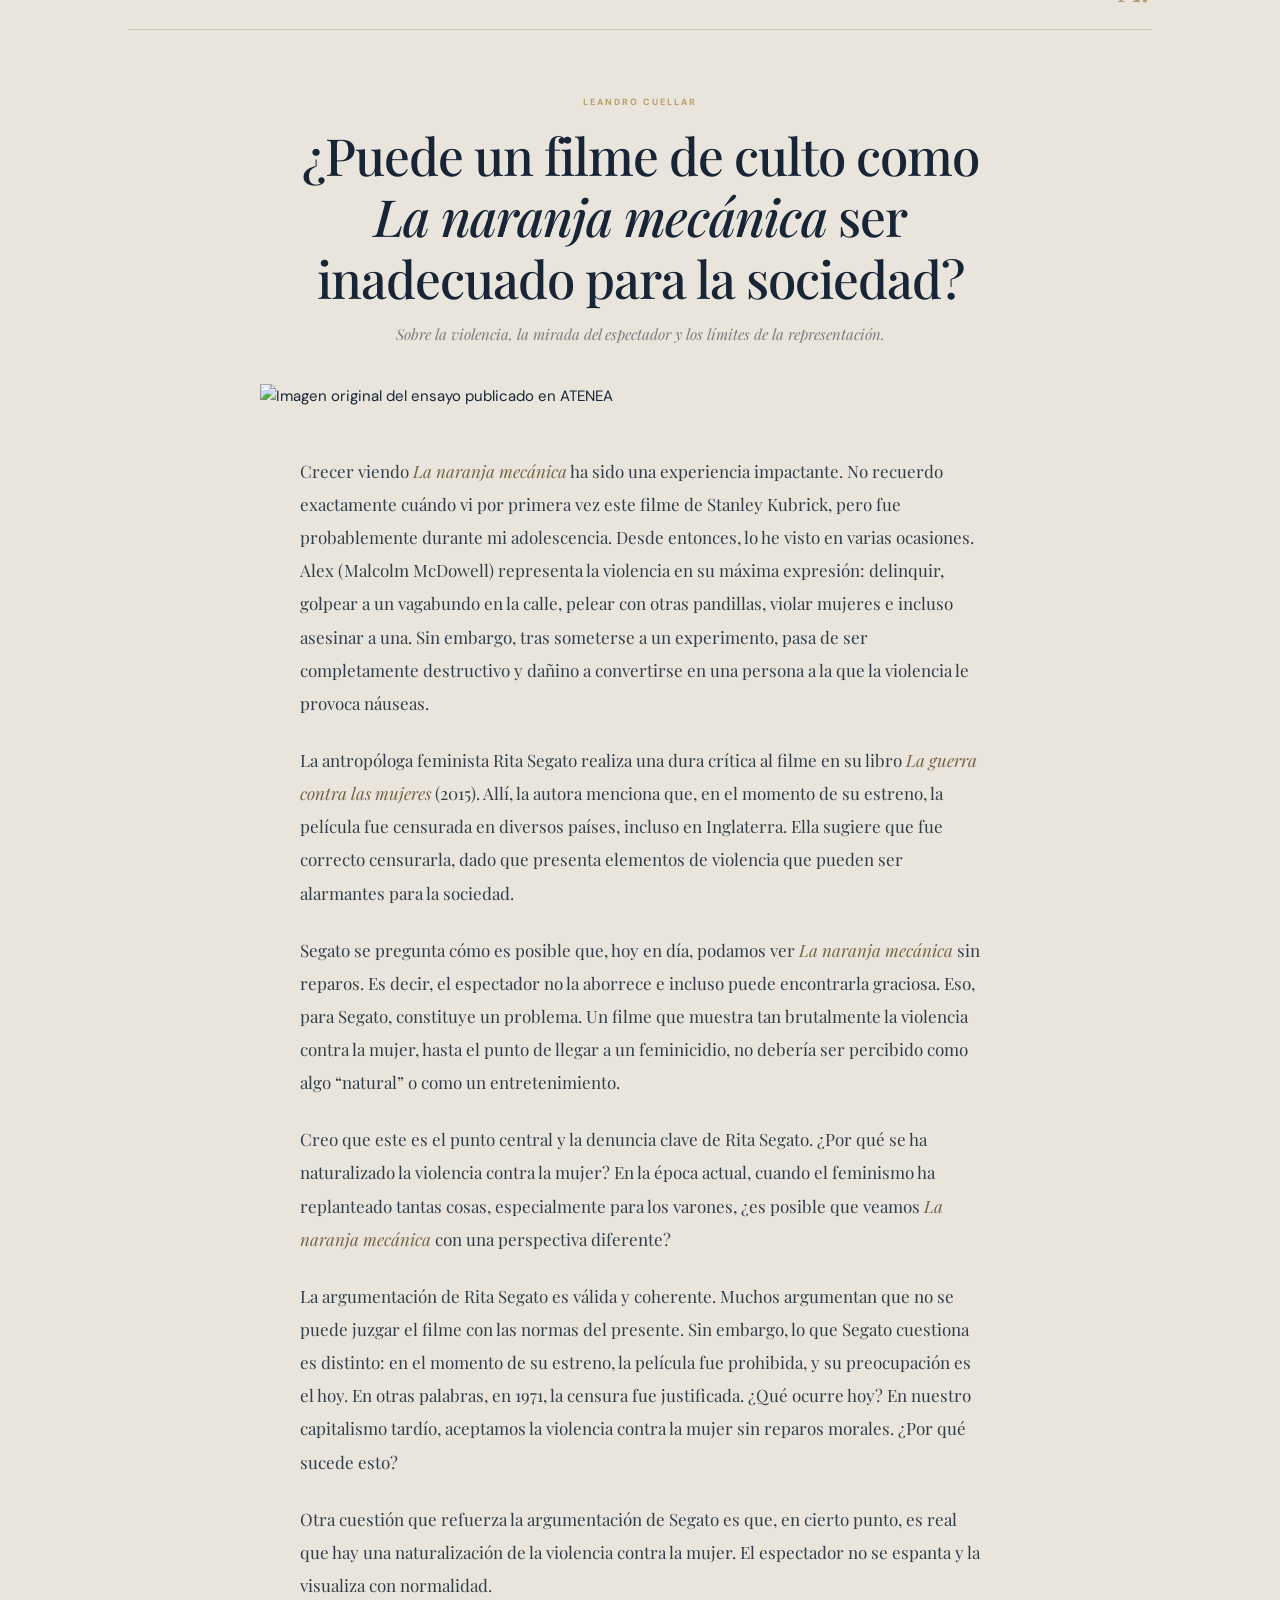
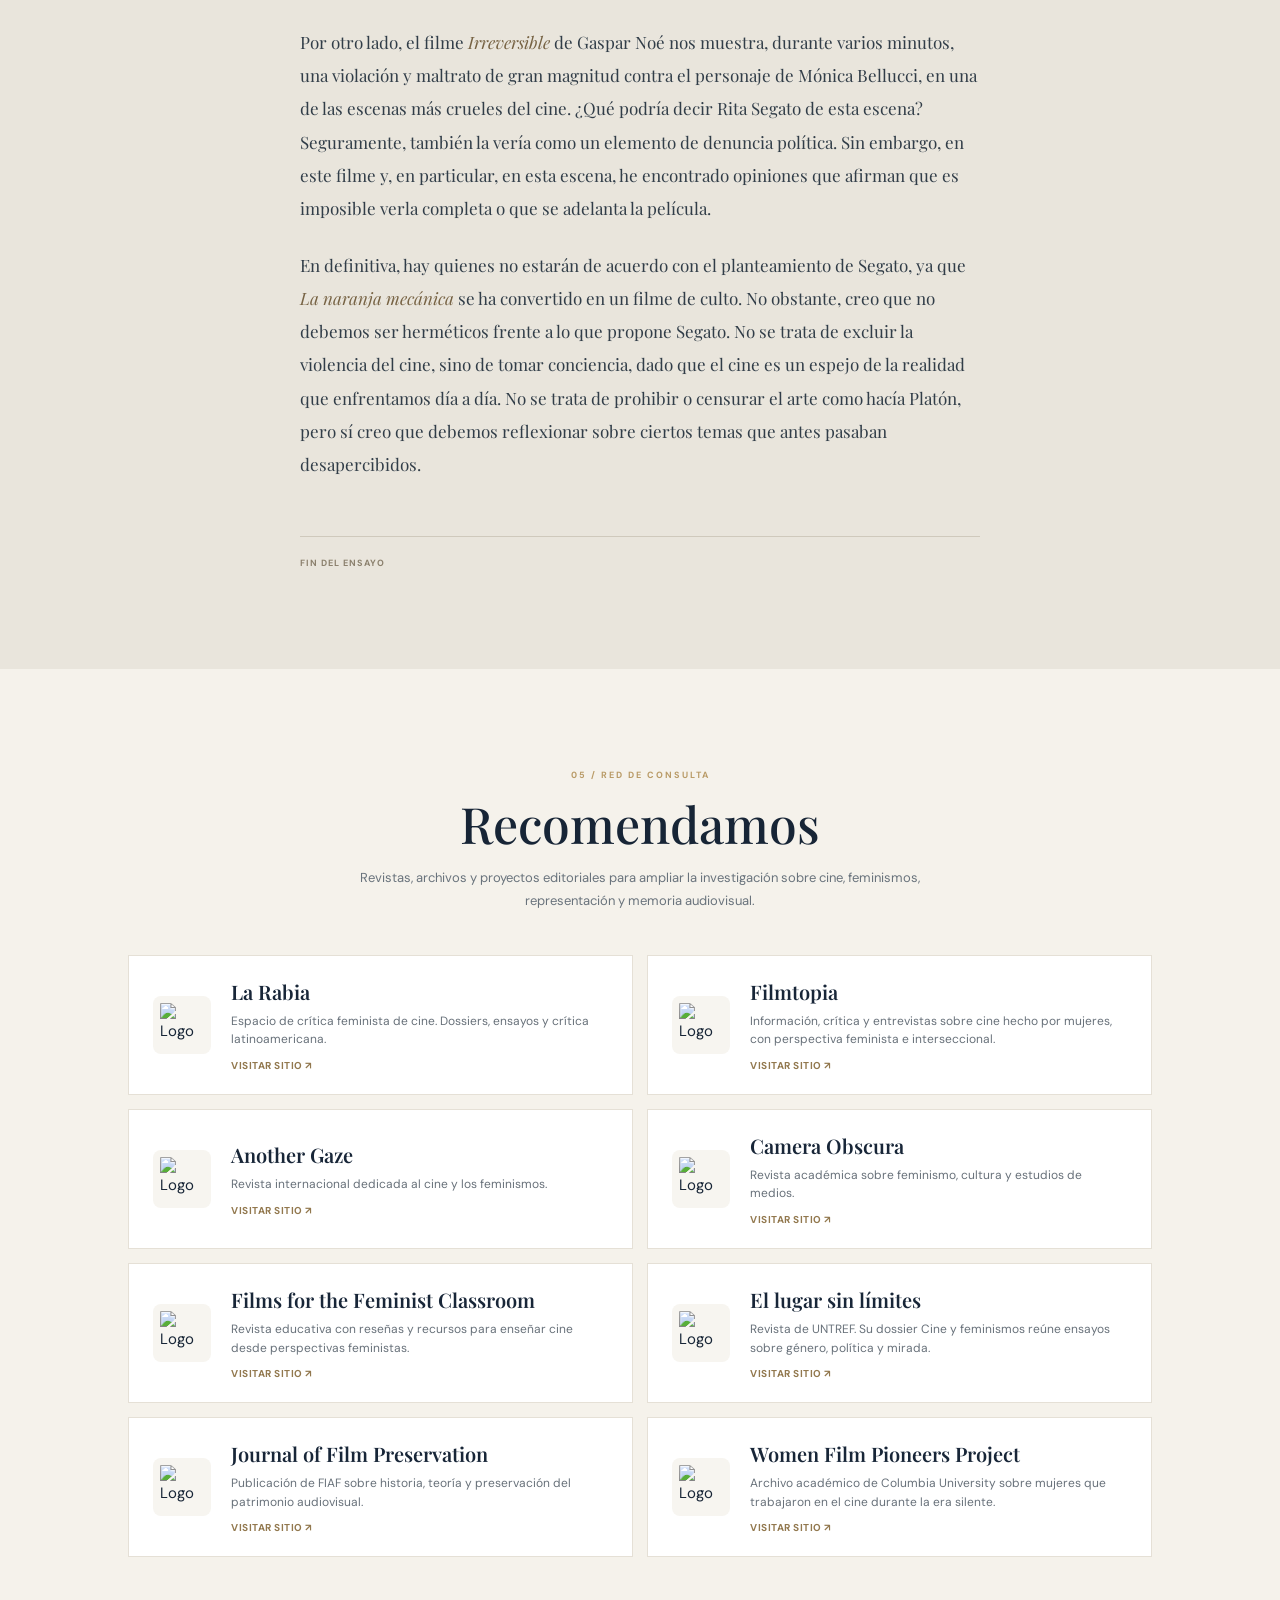
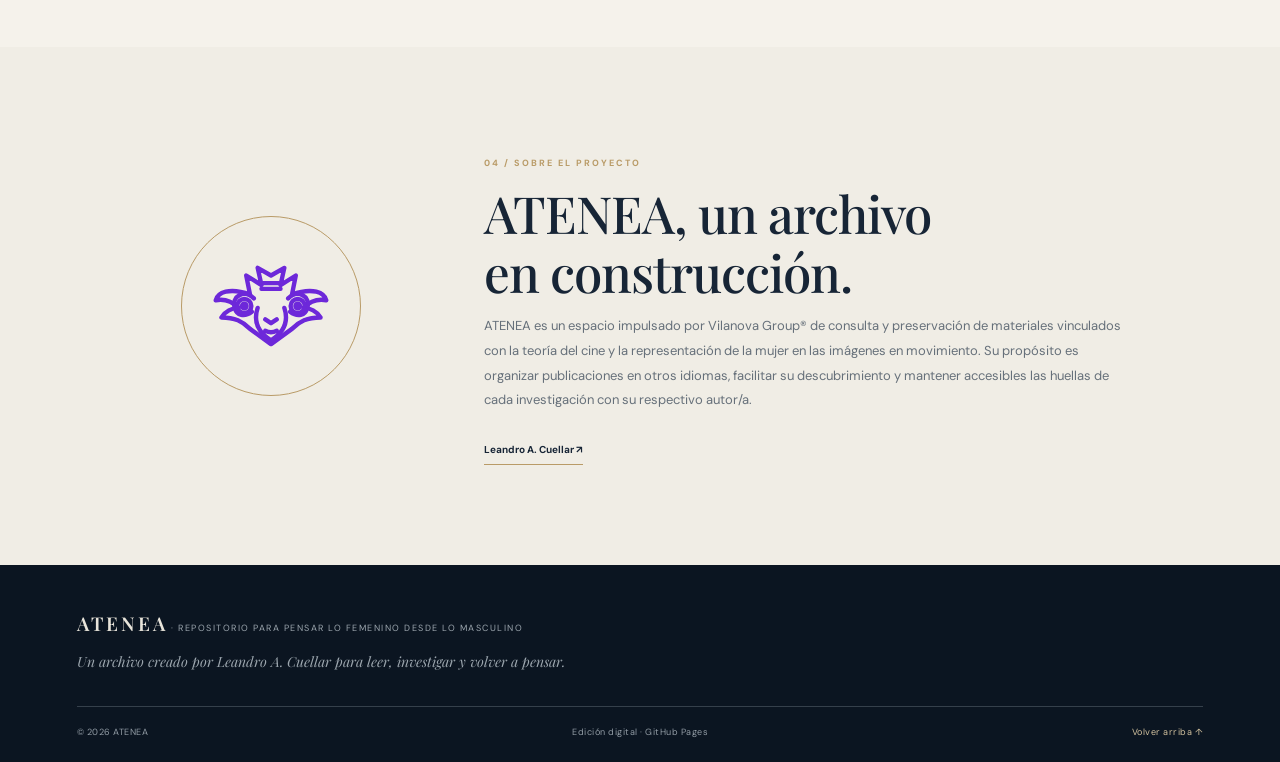
==== commit 7d249ef0: "Reordenar navegación y adelantar podcast" ====
--- a/index.html
+++ b/index.html
@@ -21,7 +21,7 @@
     </a>
     <button class="menu-toggle" aria-label="Abrir menú" aria-expanded="false">☰</button>
     <nav class="main-nav" aria-label="Navegación principal">
-      <a href="#repositorio">Repositorio</a><a href="#ensayos">Ensayos</a><a href="#proyecto">El proyecto</a><a href="#recomendamos">Recomendamos</a><a href="#podcast">Podcast</a>
+      <a href="#repositorio">Repositorio</a><a href="#podcast">Podcast</a><a href="#ensayos">Ensayos</a><a href="#recomendamos">Recomendamos</a><a href="#proyecto">El proyecto</a>
     </nav>
   </header>
 
@@ -95,6 +95,15 @@
       <p class="results-count" id="results-count">3 registros en esta selección</p>
     </section>
 
+    <section class="podcast-section" id="podcast">
+      <div class="podcast-inner">
+        <p class="eyebrow">02 / AUDIO Y CONVERSACIÓN</p>
+        <h2>Podcast: Mujeres del Siglo XXI</h2>
+        <p><a href="https://leandrocuellar.online" target="_blank" rel="noopener">Leandro A. Cuellar</a> propone entrevistar a mujeres con distintas profesiones, estudios y edades; y conocer su perspectiva. La temporada 1 - Edición 2026 completa contó con mujeres empresarias, políticas, una estudiante, profesionales de RR.HH y Marketing. Comienza cada 8 de marzo.</p>
+        <a class="podcast-listen" href="https://open.spotify.com/show/6S8cc7ty8nm8IcgroHHxzO?si=93d18f6219bd4c06" target="_blank" rel="noopener">ESCUCHANOS <span aria-hidden="true">↗</span></a>
+      </div>
+    </section>
+
     <section class="essay-section" id="ensayos">
       <div class="essay-header"><p class="eyebrow">02 / ENSAYO · 10 DE AGOSTO DE 2024</p><span class="essay-mark">A.</span></div>
       <article class="essay-body" id="ensayo-naranja">
@@ -165,14 +174,7 @@
     </section>
 
     
-    <section class="podcast-section" id="podcast">
-      <div class="podcast-inner">
-        <p class="eyebrow">05 / AUDIO Y CONVERSACIÓN</p>
-        <h2>Podcast: Mujeres del Siglo XXI</h2>
-        <p>Leandro Cuellar propone entrevistar a mujeres con distintas profesiones, estudios y edades; y conocer su perspectiva. La temporada 1 completa contó con mujeres empresarias, políticas, una estudiante, profesionales de RR.HH y Marketing.</p>
-        <a class="podcast-listen" href="https://open.spotify.com/show/6S8cc7ty8nm8IcgroHHxzO?si=93d18f6219bd4c06" target="_blank" rel="noopener">ESCUCHANOS <span aria-hidden="true">↗</span></a>
-      </div>
-    </section>
+
 
 
   </main>
--- a/assets/css/styles.css
+++ b/assets/css/styles.css
@@ -21,3 +21,12 @@
 .podcast-listen:hover{background:#5120a8;transform:translateY(-2px)}
 .podcast-listen span{font-size:16px}
 @media(max-width:650px){.podcast-section{padding:68px 22px}.podcast-inner h2{font-size:34px}.podcast-inner>p:not(.eyebrow){font-size:13px}}
+
+.translation-result{position:relative}
+.translation-result .arrow-link{display:inline-flex;margin-top:12px}
+.translation-archive{padding-top:70px}
+.translation-archive .translation-section{padding:45px 0 20px}
+.translation-archive .translation-section>div:first-child{margin-bottom:28px}
+.translation-archive .translation-record{scroll-margin-top:100px}
+.archive-back{margin-top:35px}
+.translation-result[hidden]{display:none}
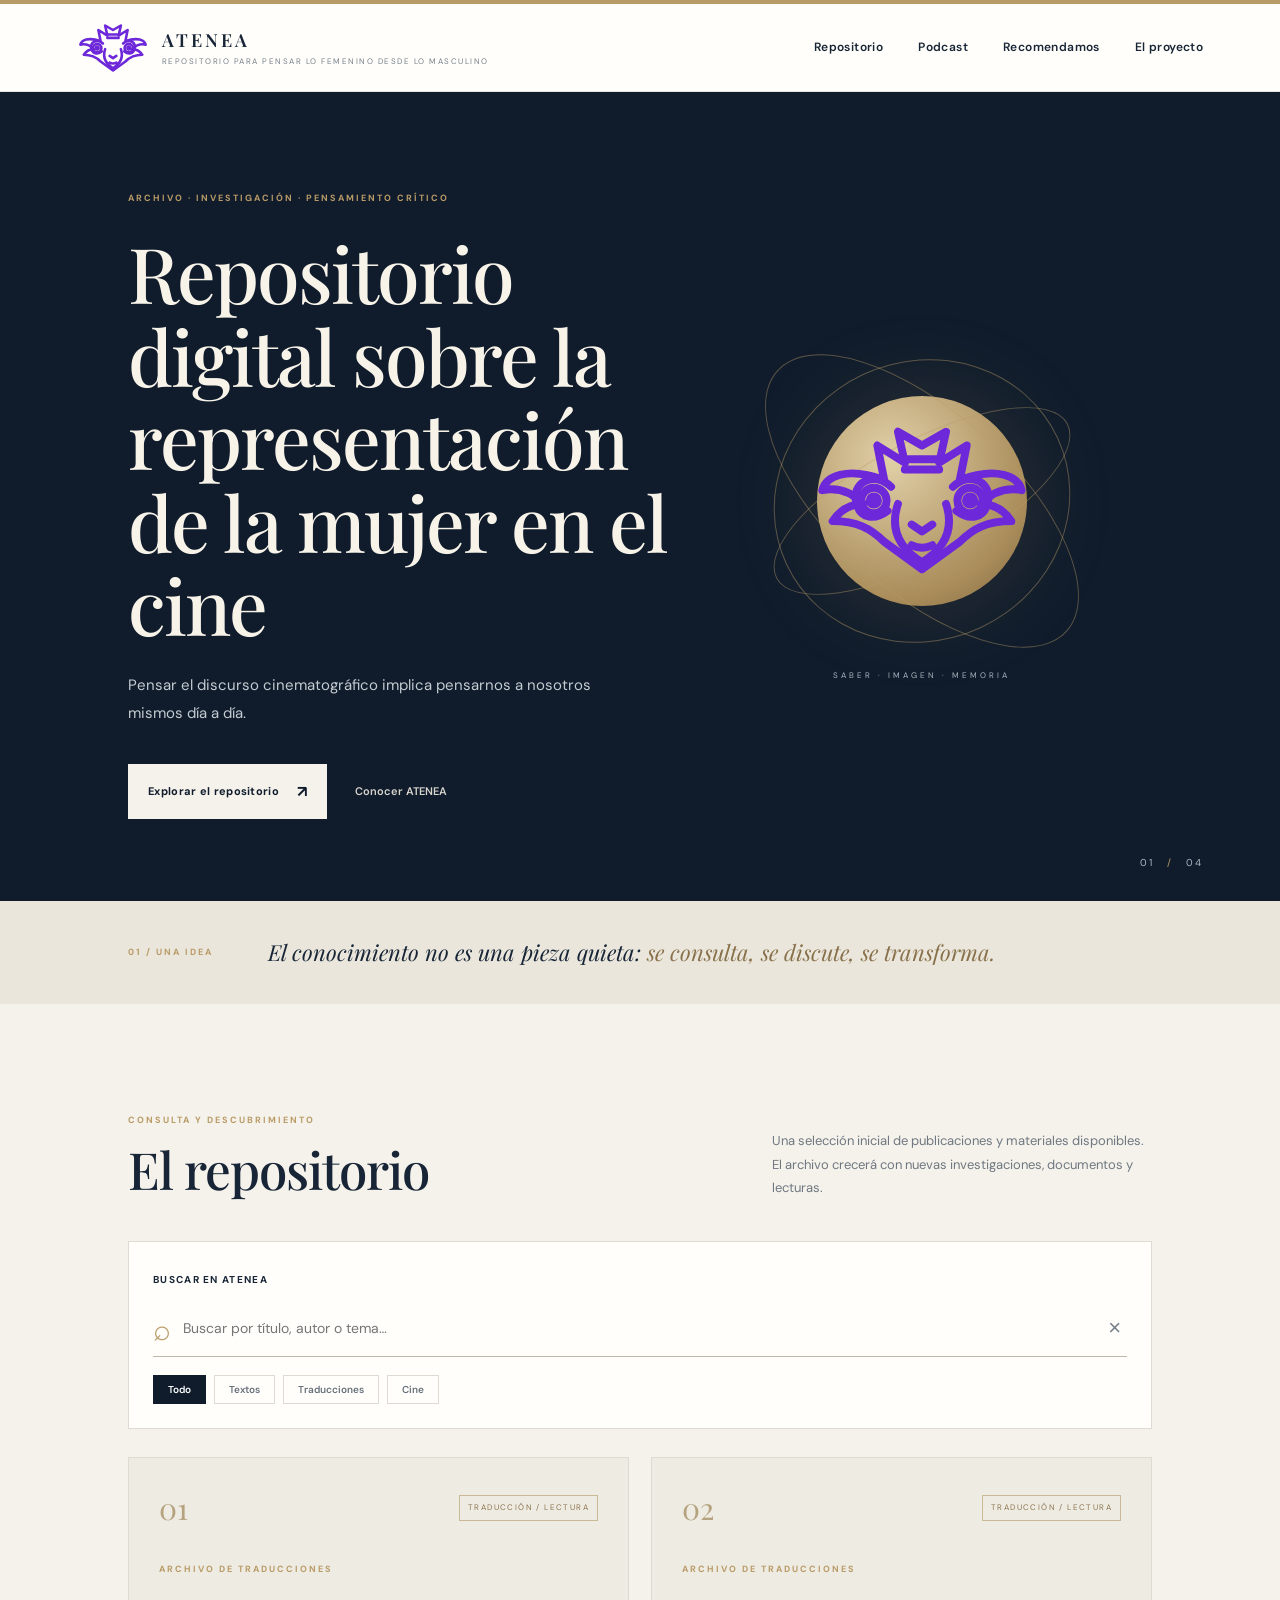
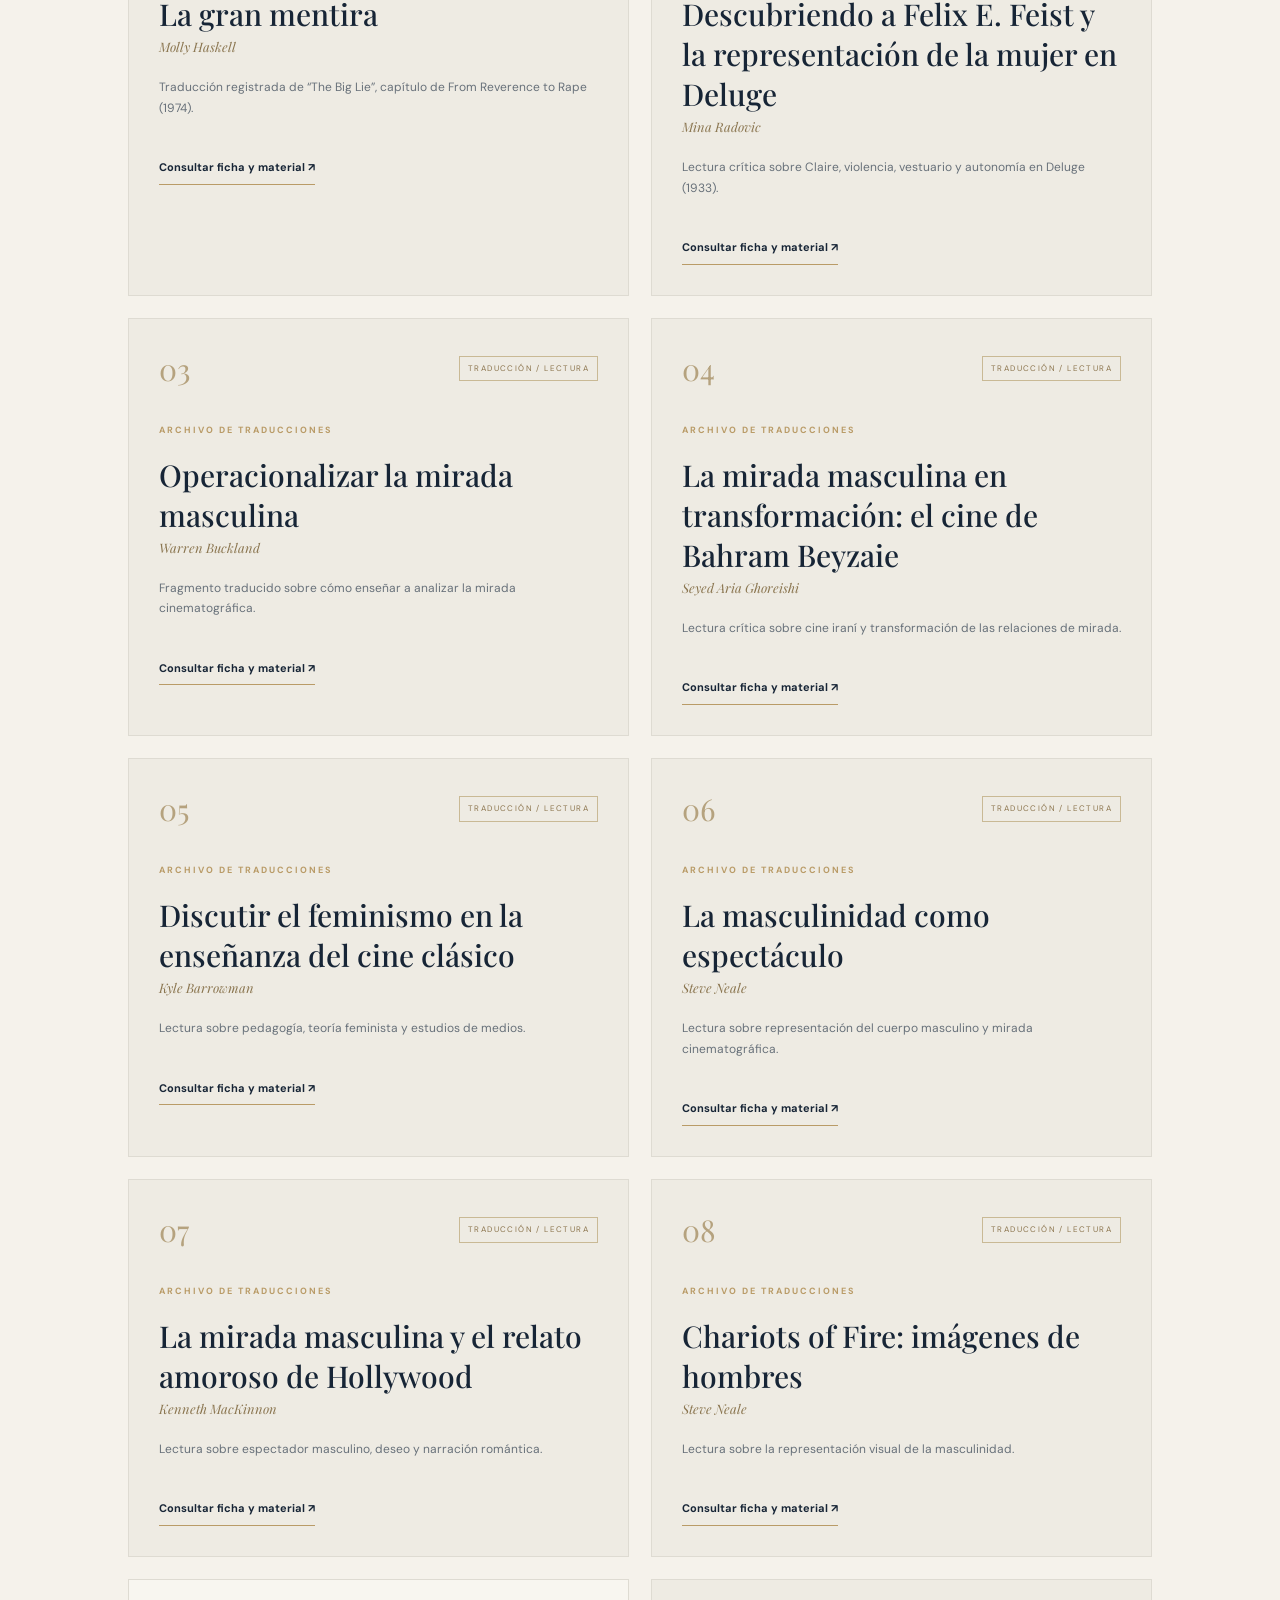
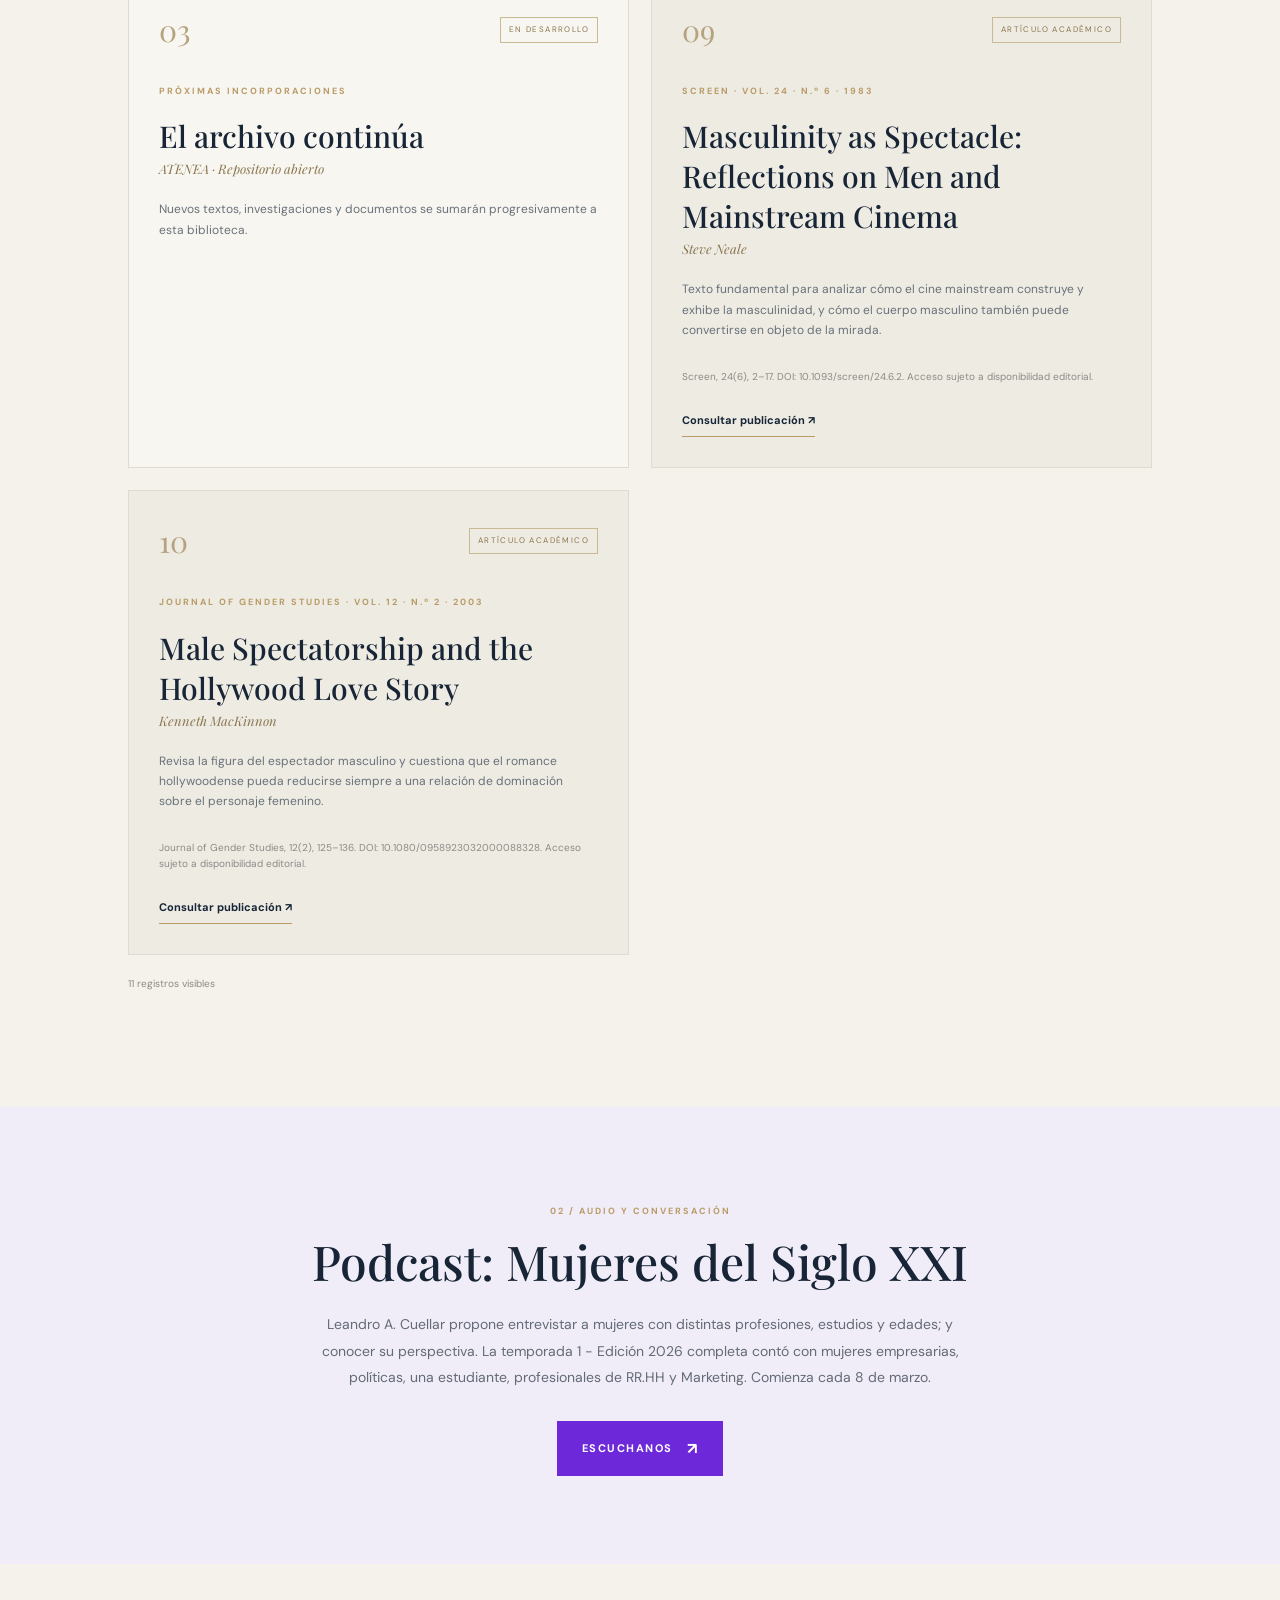
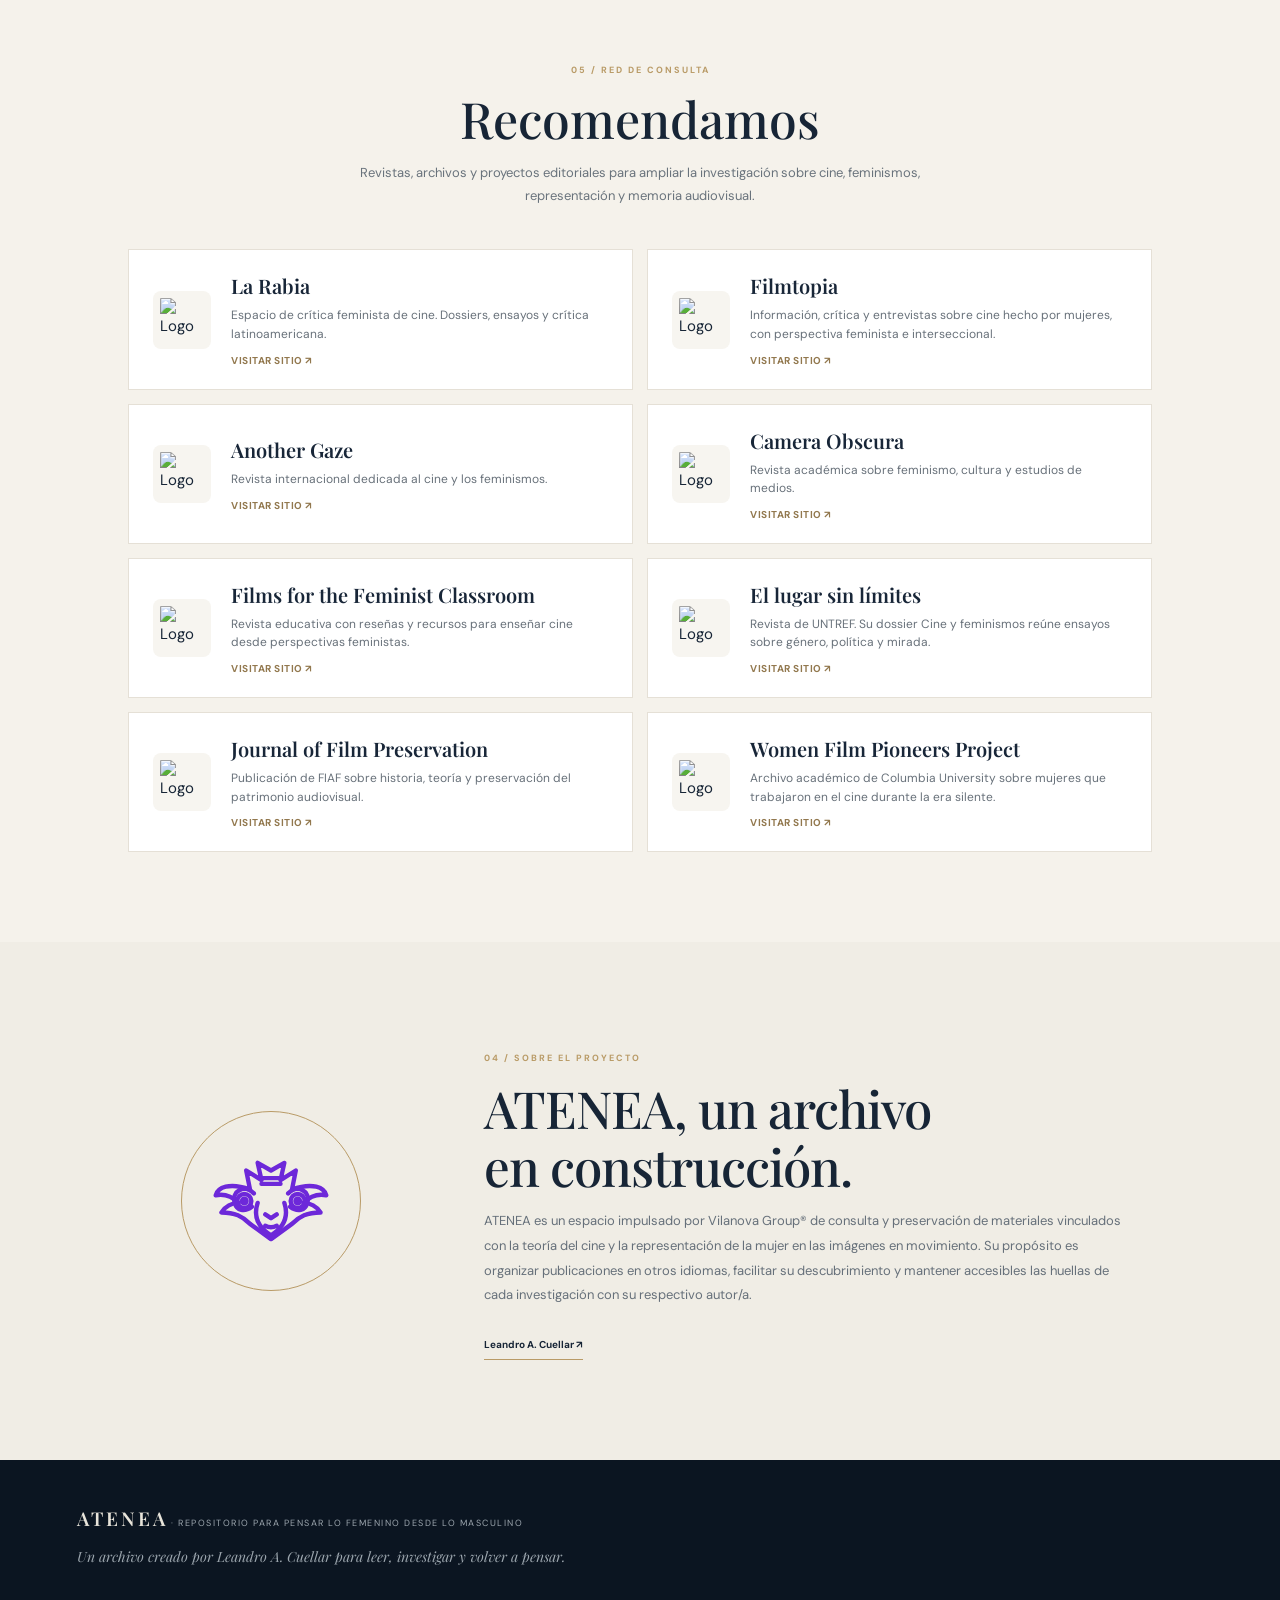
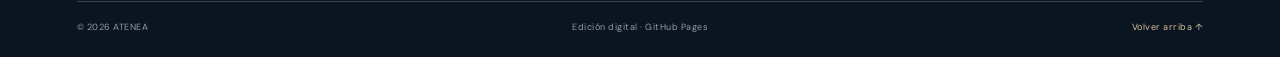
==== commit 24fcc253: "Simplificar ATENEA y sumar dos textos académicos" ====
--- a/index.html
+++ b/index.html
@@ -21,7 +21,7 @@
     </a>
     <button class="menu-toggle" aria-label="Abrir menú" aria-expanded="false">☰</button>
     <nav class="main-nav" aria-label="Navegación principal">
-      <a href="#repositorio">Repositorio</a><a href="#podcast">Podcast</a><a href="#ensayos">Ensayos</a><a href="#recomendamos">Recomendamos</a><a href="#proyecto">El proyecto</a>
+      <a href="#repositorio">Repositorio</a><a href="#podcast">Podcast</a><a href="#recomendamos">Recomendamos</a><a href="#proyecto">El proyecto</a>
     </nav>
   </header>
 
@@ -56,25 +56,14 @@
         <div class="search-box"><span aria-hidden="true">⌕</span><input id="search-input" type="search" placeholder="Buscar por título, autor o tema…" autocomplete="off"><button id="clear-search" type="button" aria-label="Limpiar búsqueda">×</button></div>
         <div class="filter-row" aria-label="Filtrar por tipo">
           <button class="filter-chip active" data-filter="todos">Todo</button>
-          <button class="filter-chip" data-filter="ensayo">Ensayos</button>
+          <button class="filter-chip" data-filter="texto">Textos</button>
           <button class="filter-chip" data-filter="traduccion">Traducciones</button>
           <button class="filter-chip" data-filter="cine">Cine</button>
         </div>
       </div>
 
-      <div class="featured-card" data-kind="ensayo cine" data-search="la naranja mecanica kubrick violencia cine rita segato leandro cuellar ensayo">
-        <div class="featured-image"><img src="https://atenearepositorio.wordpress.com/wp-content/uploads/2024/08/image.png?w=1024" alt="Imagen de archivo asociada al ensayo sobre La naranja mecánica" loading="lazy"><span class="image-label">ENSAYO DESTACADO</span></div>
-        <div class="featured-copy">
-          <p class="eyebrow">CINE · FILOSOFÍA · SOCIEDAD <span class="dot">•</span> 10 AGO 2024</p>
-          <h3>¿Puede un filme de culto como <em>La naranja mecánica</em> ser inadecuado para la sociedad?</h3>
-          <p>Una reflexión sobre la violencia, su representación cinematográfica y la pregunta por aquello que una sociedad aprende a mirar con normalidad, a partir de Stanley Kubrick y Rita Segato.</p>
-          <div class="card-meta"><span>Leandro Cuellar</span><span>Lectura · 5 min</span></div>
-          <a class="arrow-link" href="#ensayo-naranja">Leer el ensayo <span>↗</span></a>
-        </div>
-      </div>
-
       <div class="resource-grid" id="resource-grid">
-        <article class="resource-card translation-result" data-kind="traduccion cine" data-search="la gran mentira molly haskell traduccion cine mujeres crítica cinematográfica"><div class="resource-top"><span class="resource-number">01</span><span class="tag">TRADUCCIÓN / LECTURA</span></div><p class="eyebrow">ARCHIVO DE TRADUCCIONES</p><h3>La gran mentira</h3><p class="resource-author">Molly Haskell</p><p>Traducción registrada de “The Big Lie”, capítulo de From Reverence to Rape (1974).</p><a class="arrow-link" href="traducciones.html#traduccion-1">Consultar ficha y material ↗</a></article>
+        <article class="resource-card translation-result" data-kind="texto traduccion cine" data-search="la gran mentira molly haskell traduccion cine mujeres crítica cinematográfica"><div class="resource-top"><span class="resource-number">01</span><span class="tag">TRADUCCIÓN / LECTURA</span></div><p class="eyebrow">ARCHIVO DE TRADUCCIONES</p><h3>La gran mentira</h3><p class="resource-author">Molly Haskell</p><p>Traducción registrada de “The Big Lie”, capítulo de From Reverence to Rape (1974).</p><a class="arrow-link" href="traducciones.html#traduccion-1">Consultar ficha y material ↗</a></article>
 <article class="resource-card translation-result" data-kind="traduccion cine" data-search="felix feist deluge mina radovic narrativa estetica representación mujer cine"><div class="resource-top"><span class="resource-number">02</span><span class="tag">TRADUCCIÓN / LECTURA</span></div><p class="eyebrow">ARCHIVO DE TRADUCCIONES</p><h3>Descubriendo a Felix E. Feist y la representación de la mujer en Deluge</h3><p class="resource-author">Mina Radovic</p><p>Lectura crítica sobre Claire, violencia, vestuario y autonomía en Deluge (1933).</p><a class="arrow-link" href="traducciones.html#traduccion-2">Consultar ficha y material ↗</a></article>
 <article class="resource-card translation-result" data-kind="traduccion cine" data-search="warren buckland mirada masculina laura mulvey placer visual análisis cine"><div class="resource-top"><span class="resource-number">03</span><span class="tag">TRADUCCIÓN / LECTURA</span></div><p class="eyebrow">ARCHIVO DE TRADUCCIONES</p><h3>Operacionalizar la mirada masculina</h3><p class="resource-author">Warren Buckland</p><p>Fragmento traducido sobre cómo enseñar a analizar la mirada cinematográfica.</p><a class="arrow-link" href="traducciones.html#traduccion-3">Consultar ficha y material ↗</a></article>
 <article class="resource-card translation-result" data-kind="traduccion cine" data-search="seyed aria ghoreishi bahram beyzaie the crow maybe some other time mirada masculina"><div class="resource-top"><span class="resource-number">04</span><span class="tag">TRADUCCIÓN / LECTURA</span></div><p class="eyebrow">ARCHIVO DE TRADUCCIONES</p><h3>La mirada masculina en transformación: el cine de Bahram Beyzaie</h3><p class="resource-author">Seyed Aria Ghoreishi</p><p>Lectura crítica sobre cine iraní y transformación de las relaciones de mirada.</p><a class="arrow-link" href="traducciones.html#traduccion-4">Consultar ficha y material ↗</a></article>
@@ -82,14 +71,17 @@
 <article class="resource-card translation-result" data-kind="traduccion cine" data-search="steve neale masculinidad espectáculo mainstream cinema cuerpo masculino"><div class="resource-top"><span class="resource-number">06</span><span class="tag">TRADUCCIÓN / LECTURA</span></div><p class="eyebrow">ARCHIVO DE TRADUCCIONES</p><h3>La masculinidad como espectáculo</h3><p class="resource-author">Steve Neale</p><p>Lectura sobre representación del cuerpo masculino y mirada cinematográfica.</p><a class="arrow-link" href="traducciones.html#traduccion-6">Consultar ficha y material ↗</a></article>
 <article class="resource-card translation-result" data-kind="traduccion cine" data-search="kenneth mackinnon male spectatorship hollywood love story deseo romance"><div class="resource-top"><span class="resource-number">07</span><span class="tag">TRADUCCIÓN / LECTURA</span></div><p class="eyebrow">ARCHIVO DE TRADUCCIONES</p><h3>La mirada masculina y el relato amoroso de Hollywood</h3><p class="resource-author">Kenneth MacKinnon</p><p>Lectura sobre espectador masculino, deseo y narración romántica.</p><a class="arrow-link" href="traducciones.html#traduccion-7">Consultar ficha y material ↗</a></article>
 <article class="resource-card translation-result" data-kind="traduccion cine" data-search="steve neale chariots of fire images of men masculinidad"><div class="resource-top"><span class="resource-number">08</span><span class="tag">TRADUCCIÓN / LECTURA</span></div><p class="eyebrow">ARCHIVO DE TRADUCCIONES</p><h3>Chariots of Fire: imágenes de hombres</h3><p class="resource-author">Steve Neale</p><p>Lectura sobre la representación visual de la masculinidad.</p><a class="arrow-link" href="traducciones.html#traduccion-8">Consultar ficha y material ↗</a></article>
-        <article class="resource-card resource-card-muted" data-kind="ensayo" data-search="archivo en desarrollo nuevas publicaciones">
+        <article class="resource-card resource-card-muted" data-kind="texto" data-search="archivo en desarrollo nuevas publicaciones">
           <div class="resource-top"><span class="resource-number">03</span><span class="tag">EN DESARROLLO</span></div>
           <p class="eyebrow">PRÓXIMAS INCORPORACIONES</p>
           <h3>El archivo continúa</h3>
           <p class="resource-author">ATENEA · Repositorio abierto</p>
-          <p>Nuevos ensayos, investigaciones y documentos se sumarán progresivamente a esta biblioteca.</p>
+          <p>Nuevos textos, investigaciones y documentos se sumarán progresivamente a esta biblioteca.</p>
           
         </article>
+
+        <article class="resource-card text-result" data-kind="texto cine" data-search="steve neale masculinity as spectacle reflections men mainstream cinema masculinidad espectáculo pantalla cuerpo masculino 1983"><div class="resource-top"><span class="resource-number">09</span><span class="tag">ARTÍCULO ACADÉMICO</span></div><p class="eyebrow">SCREEN · VOL. 24 · N.º 6 · 1983</p><h3>Masculinity as Spectacle: Reflections on Men and Mainstream Cinema</h3><p class="resource-author">Steve Neale</p><p>Texto fundamental para analizar cómo el cine mainstream construye y exhibe la masculinidad, y cómo el cuerpo masculino también puede convertirse en objeto de la mirada.</p><p class="rights-note">Screen, 24(6), 2–17. DOI: 10.1093/screen/24.6.2. Acceso sujeto a disponibilidad editorial.</p><a class="arrow-link" href="https://doi.org/10.1093/screen/24.6.2" target="_blank" rel="noopener">Consultar publicación ↗</a></article>
+        <article class="resource-card text-result" data-kind="texto cine" data-search="kenneth mackinnon male spectatorship hollywood love story espectador masculino relato amoroso hollywood 2003"><div class="resource-top"><span class="resource-number">10</span><span class="tag">ARTÍCULO ACADÉMICO</span></div><p class="eyebrow">JOURNAL OF GENDER STUDIES · VOL. 12 · N.º 2 · 2003</p><h3>Male Spectatorship and the Hollywood Love Story</h3><p class="resource-author">Kenneth MacKinnon</p><p>Revisa la figura del espectador masculino y cuestiona que el romance hollywoodense pueda reducirse siempre a una relación de dominación sobre el personaje femenino.</p><p class="rights-note">Journal of Gender Studies, 12(2), 125–136. DOI: 10.1080/0958923032000088328. Acceso sujeto a disponibilidad editorial.</p><a class="arrow-link" href="https://doi.org/10.1080/0958923032000088328" target="_blank" rel="noopener">Consultar publicación ↗</a></article>
       </div>
       <p class="no-results" id="no-results" hidden>No encontramos materiales con esos términos. Probá con otra búsqueda.</p>
       <p class="results-count" id="results-count">3 registros en esta selección</p>
@@ -104,28 +96,6 @@
       </div>
     </section>
 
-    <section class="essay-section" id="ensayos">
-      <div class="essay-header"><p class="eyebrow">02 / ENSAYO · 10 DE AGOSTO DE 2024</p><span class="essay-mark">A.</span></div>
-      <article class="essay-body" id="ensayo-naranja">
-        <div class="essay-title"><p class="eyebrow">LEANDRO CUELLAR</p><h2>¿Puede un filme de culto como <em>La naranja mecánica</em> ser inadecuado para la sociedad?</h2><p class="essay-subtitle">Sobre la violencia, la mirada del espectador y los límites de la representación.</p></div>
-        <figure class="essay-figure"><img src="https://atenearepositorio.wordpress.com/wp-content/uploads/2024/08/image.png?w=1024" alt="Imagen original del ensayo publicado en ATENEA" loading="lazy"></figure>
-        <div class="prose">
-          <p>Crecer viendo <em>La naranja mecánica</em> ha sido una experiencia impactante. No recuerdo exactamente cuándo vi por primera vez este filme de Stanley Kubrick, pero fue probablemente durante mi adolescencia. Desde entonces, lo he visto en varias ocasiones. Alex (Malcolm McDowell) representa la violencia en su máxima expresión: delinquir, golpear a un vagabundo en la calle, pelear con otras pandillas, violar mujeres e incluso asesinar a una. Sin embargo, tras someterse a un experimento, pasa de ser completamente destructivo y dañino a convertirse en una persona a la que la violencia le provoca náuseas.</p>
-          <p>La antropóloga feminista Rita Segato realiza una dura crítica al filme en su libro <em>La guerra contra las mujeres</em> (2015). Allí, la autora menciona que, en el momento de su estreno, la película fue censurada en diversos países, incluso en Inglaterra. Ella sugiere que fue correcto censurarla, dado que presenta elementos de violencia que pueden ser alarmantes para la sociedad.</p>
-          <p>Segato se pregunta cómo es posible que, hoy en día, podamos ver <em>La naranja mecánica</em> sin reparos. Es decir, el espectador no la aborrece e incluso puede encontrarla graciosa. Eso, para Segato, constituye un problema. Un filme que muestra tan brutalmente la violencia contra la mujer, hasta el punto de llegar a un feminicidio, no debería ser percibido como algo “natural” o como un entretenimiento.</p>
-          <p>Creo que este es el punto central y la denuncia clave de Rita Segato. ¿Por qué se ha naturalizado la violencia contra la mujer? En la época actual, cuando el feminismo ha replanteado tantas cosas, especialmente para los varones, ¿es posible que veamos <em>La naranja mecánica</em> con una perspectiva diferente?</p>
-          <p>La argumentación de Rita Segato es válida y coherente. Muchos argumentan que no se puede juzgar el filme con las normas del presente. Sin embargo, lo que Segato cuestiona es distinto: en el momento de su estreno, la película fue prohibida, y su preocupación es el hoy. En otras palabras, en 1971, la censura fue justificada. ¿Qué ocurre hoy? En nuestro capitalismo tardío, aceptamos la violencia contra la mujer sin reparos morales. ¿Por qué sucede esto?</p>
-          <p>Otra cuestión que refuerza la argumentación de Segato es que, en cierto punto, es real que hay una naturalización de la violencia contra la mujer. El espectador no se espanta y la visualiza con normalidad.</p>
-          <p>Por otro lado, el filme <em>Irreversible</em> de Gaspar Noé nos muestra, durante varios minutos, una violación y maltrato de gran magnitud contra el personaje de Mónica Bellucci, en una de las escenas más crueles del cine. ¿Qué podría decir Rita Segato de esta escena? Seguramente, también la vería como un elemento de denuncia política. Sin embargo, en este filme y, en particular, en esta escena, he encontrado opiniones que afirman que es imposible verla completa o que se adelanta la película.</p>
-          <p>En definitiva, hay quienes no estarán de acuerdo con el planteamiento de Segato, ya que <em>La naranja mecánica</em> se ha convertido en un filme de culto. No obstante, creo que no debemos ser herméticos frente a lo que propone Segato. No se trata de excluir la violencia del cine, sino de tomar conciencia, dado que el cine es un espejo de la realidad que enfrentamos día a día. No se trata de prohibir o censurar el arte como hacía Platón, pero sí creo que debemos reflexionar sobre ciertos temas que antes pasaban desapercibidos.</p>
-          <div class="essay-footer"><span>FIN DEL ENSAYO</span></div>
-        </div>
-      </article>
-    </section>
-
-    
-
-    
     <section class="recommended-section" id="recomendamos">
       <div class="recommended-heading">
         <p class="eyebrow">05 / RED DE CONSULTA</p>
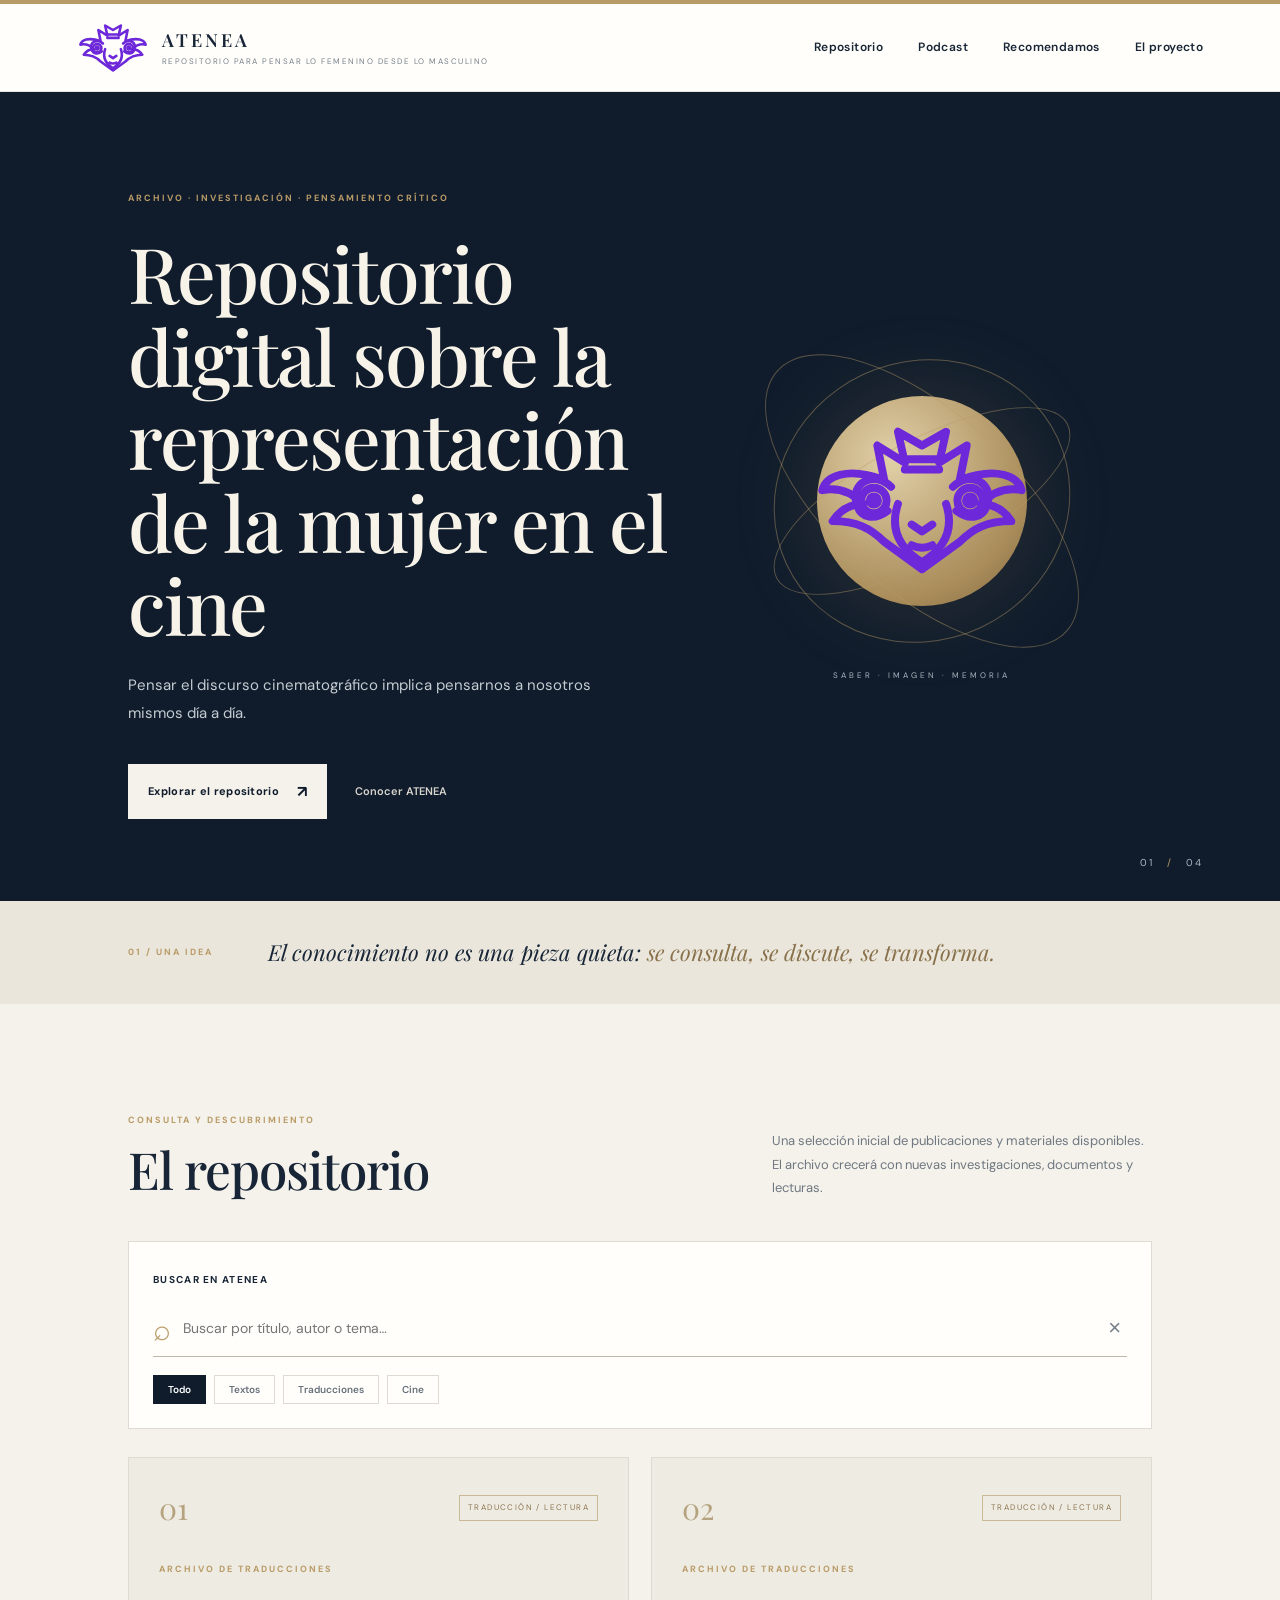
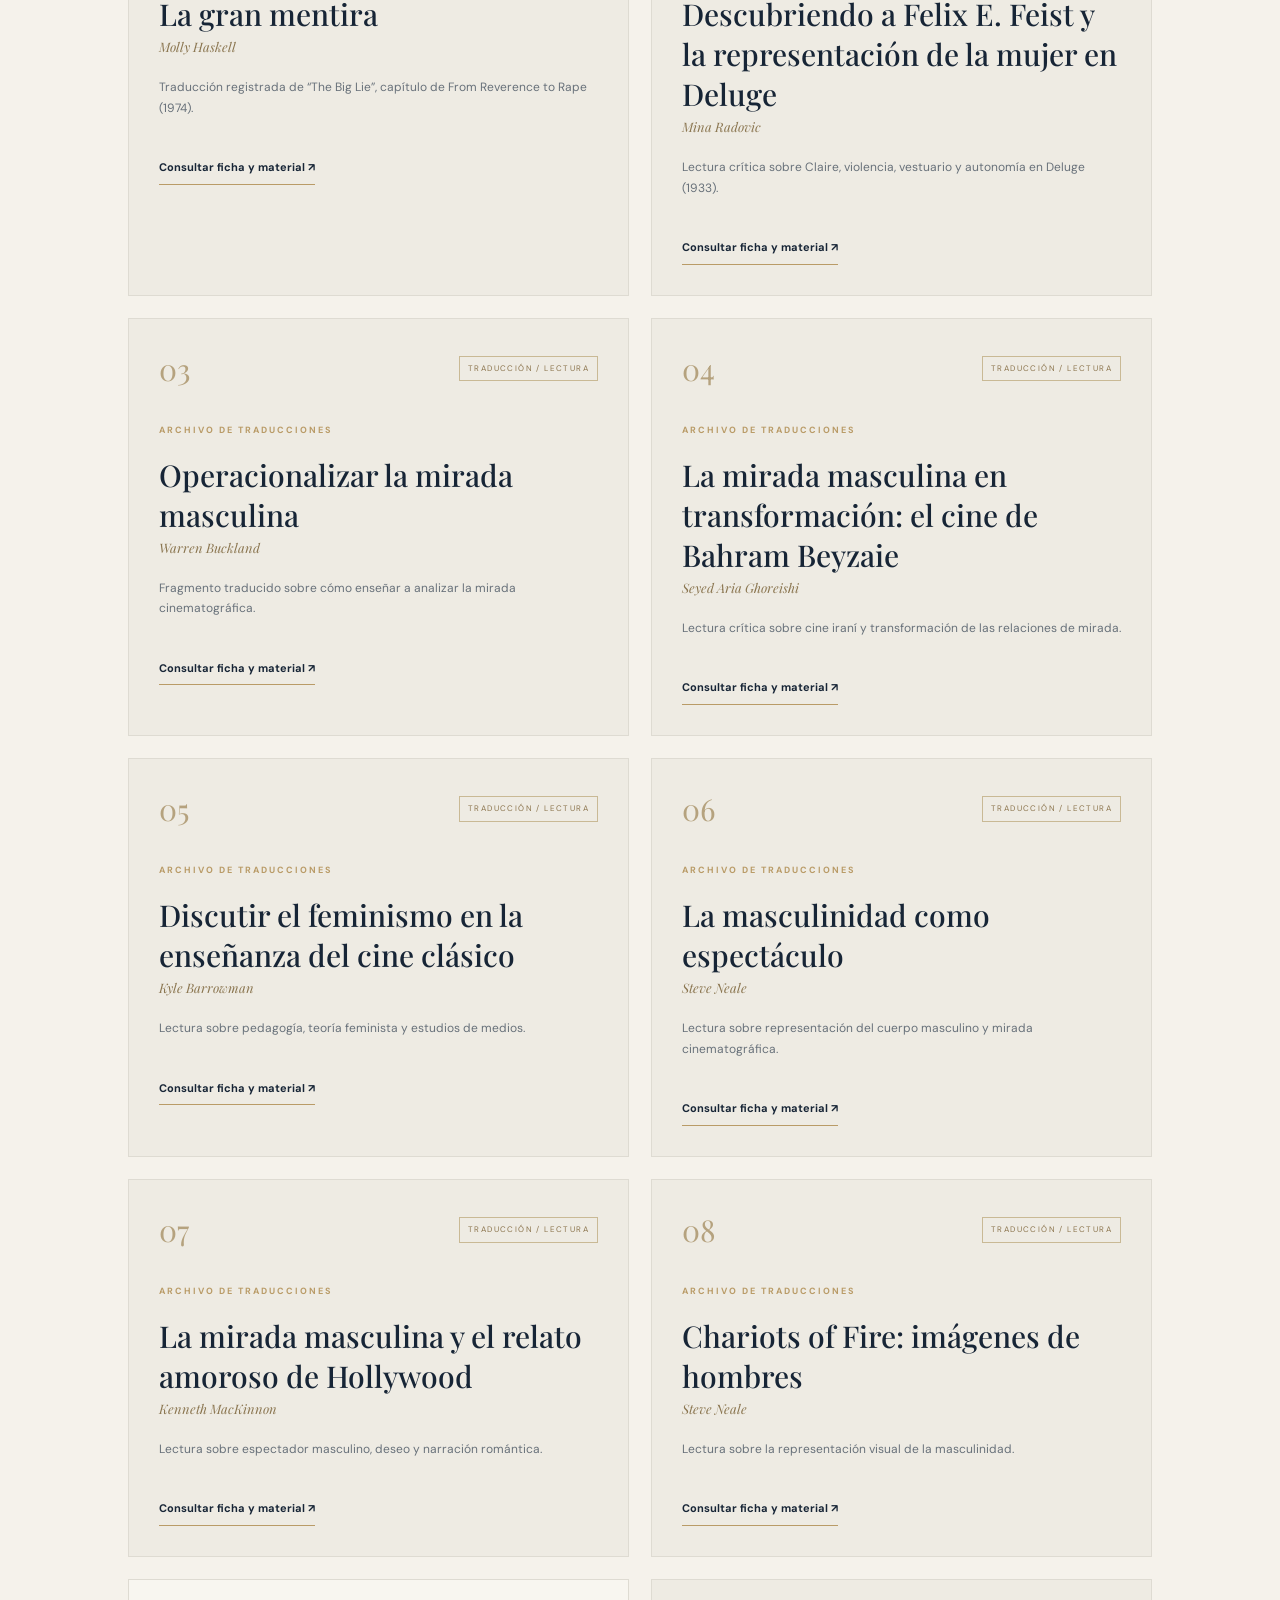
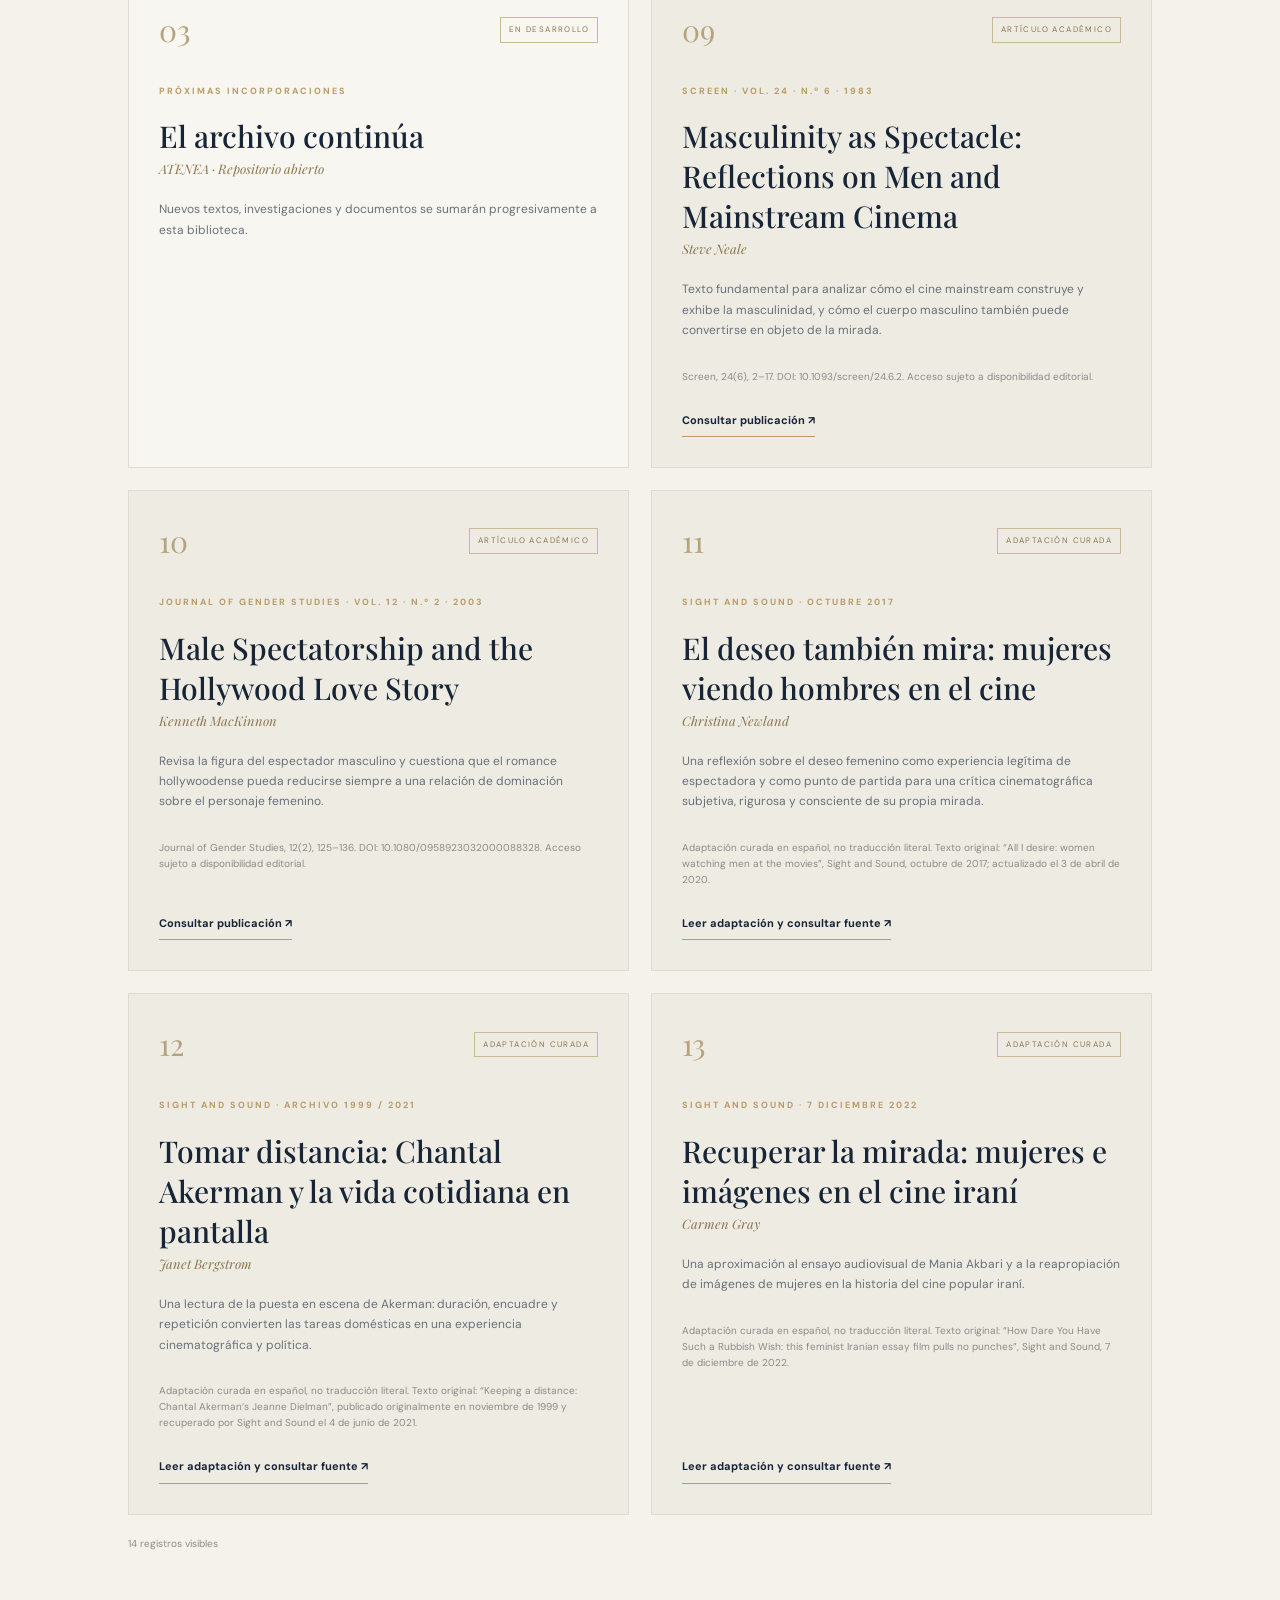
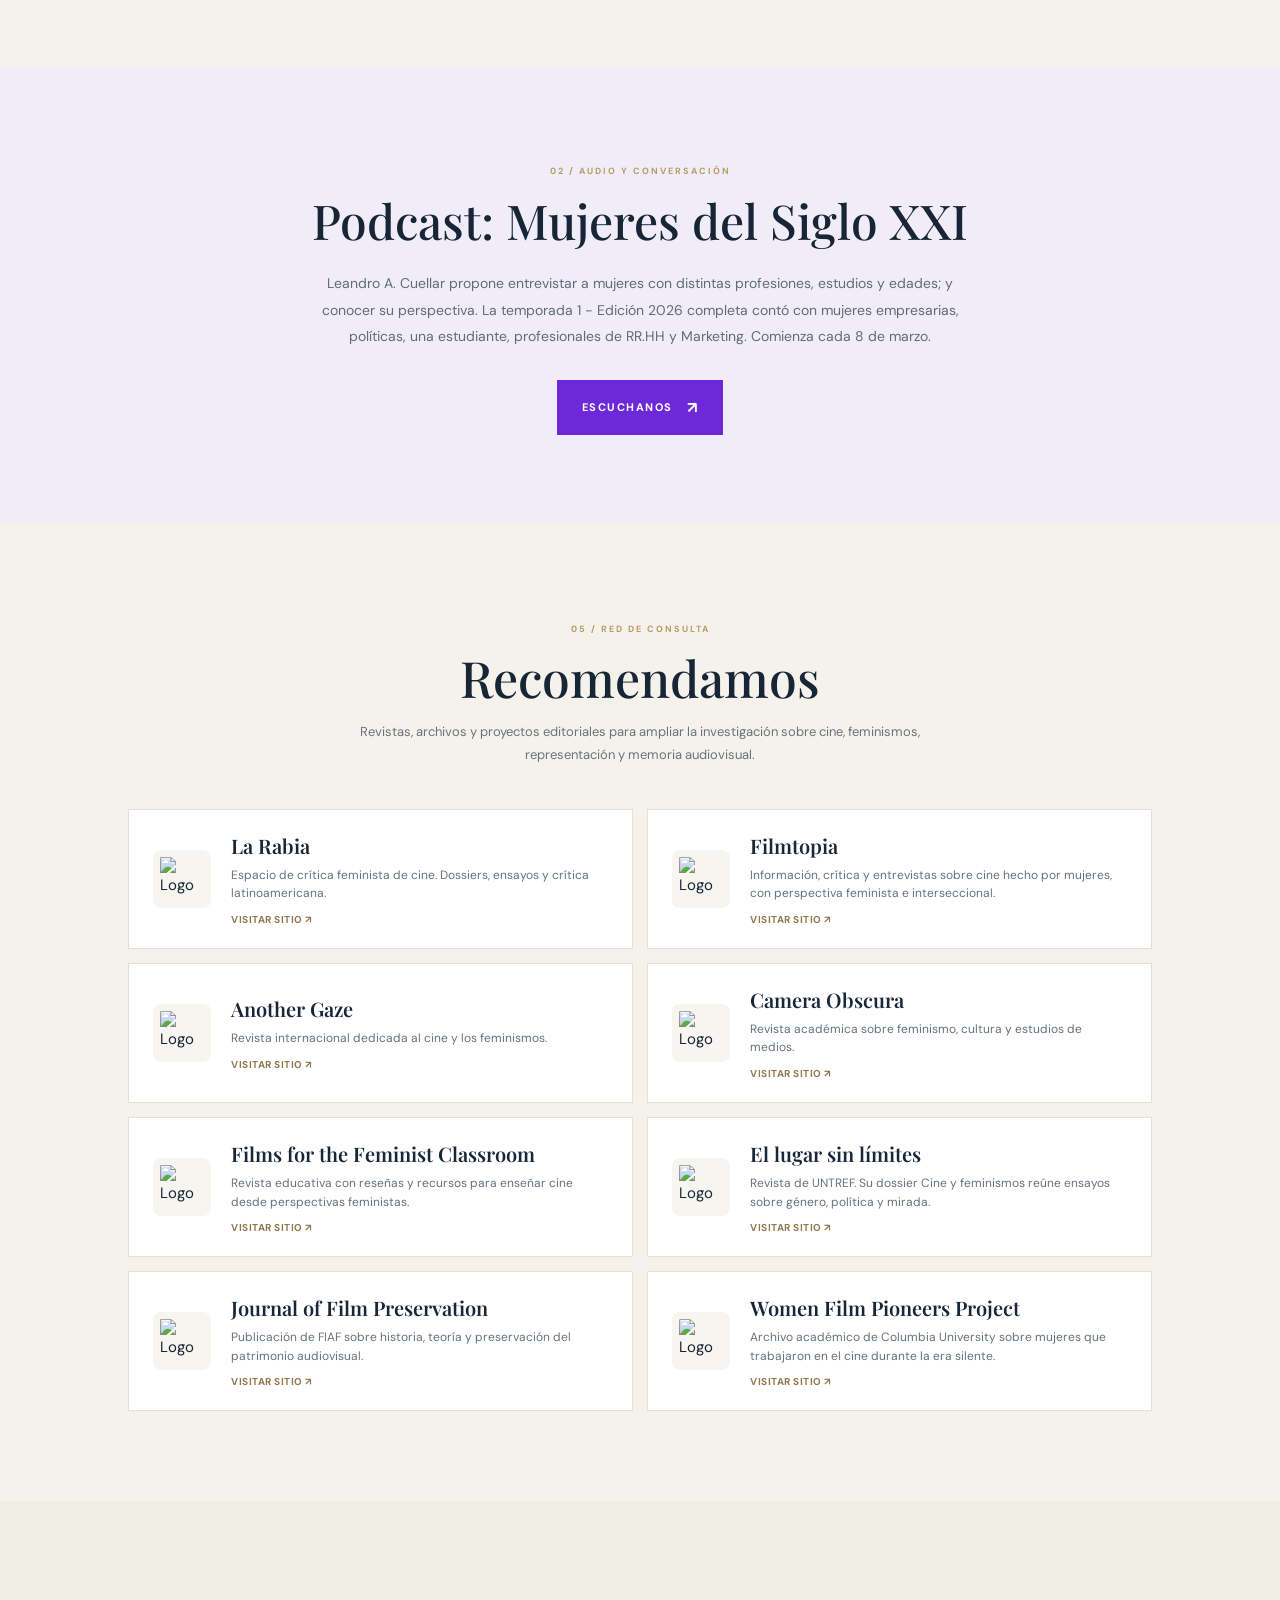
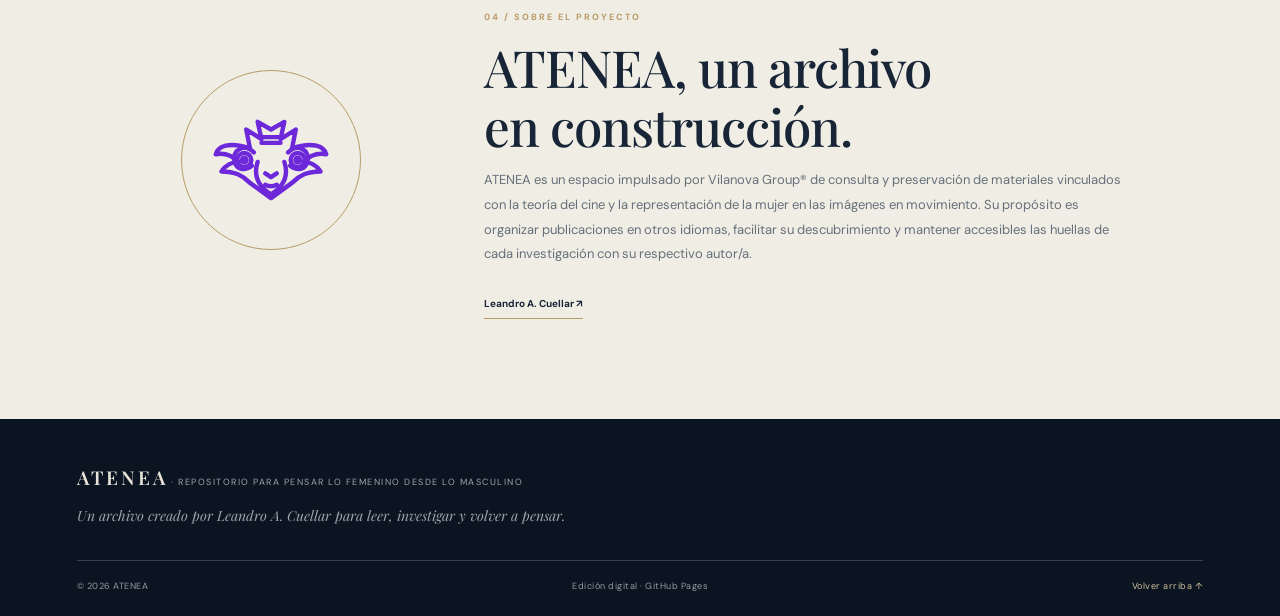
==== commit 6cc47c6a: "Sumar tres textos curados al buscador" ====
--- a/index.html
+++ b/index.html
@@ -64,13 +64,13 @@
 
       <div class="resource-grid" id="resource-grid">
         <article class="resource-card translation-result" data-kind="texto traduccion cine" data-search="la gran mentira molly haskell traduccion cine mujeres crítica cinematográfica"><div class="resource-top"><span class="resource-number">01</span><span class="tag">TRADUCCIÓN / LECTURA</span></div><p class="eyebrow">ARCHIVO DE TRADUCCIONES</p><h3>La gran mentira</h3><p class="resource-author">Molly Haskell</p><p>Traducción registrada de “The Big Lie”, capítulo de From Reverence to Rape (1974).</p><a class="arrow-link" href="traducciones.html#traduccion-1">Consultar ficha y material ↗</a></article>
-<article class="resource-card translation-result" data-kind="traduccion cine" data-search="felix feist deluge mina radovic narrativa estetica representación mujer cine"><div class="resource-top"><span class="resource-number">02</span><span class="tag">TRADUCCIÓN / LECTURA</span></div><p class="eyebrow">ARCHIVO DE TRADUCCIONES</p><h3>Descubriendo a Felix E. Feist y la representación de la mujer en Deluge</h3><p class="resource-author">Mina Radovic</p><p>Lectura crítica sobre Claire, violencia, vestuario y autonomía en Deluge (1933).</p><a class="arrow-link" href="traducciones.html#traduccion-2">Consultar ficha y material ↗</a></article>
-<article class="resource-card translation-result" data-kind="traduccion cine" data-search="warren buckland mirada masculina laura mulvey placer visual análisis cine"><div class="resource-top"><span class="resource-number">03</span><span class="tag">TRADUCCIÓN / LECTURA</span></div><p class="eyebrow">ARCHIVO DE TRADUCCIONES</p><h3>Operacionalizar la mirada masculina</h3><p class="resource-author">Warren Buckland</p><p>Fragmento traducido sobre cómo enseñar a analizar la mirada cinematográfica.</p><a class="arrow-link" href="traducciones.html#traduccion-3">Consultar ficha y material ↗</a></article>
-<article class="resource-card translation-result" data-kind="traduccion cine" data-search="seyed aria ghoreishi bahram beyzaie the crow maybe some other time mirada masculina"><div class="resource-top"><span class="resource-number">04</span><span class="tag">TRADUCCIÓN / LECTURA</span></div><p class="eyebrow">ARCHIVO DE TRADUCCIONES</p><h3>La mirada masculina en transformación: el cine de Bahram Beyzaie</h3><p class="resource-author">Seyed Aria Ghoreishi</p><p>Lectura crítica sobre cine iraní y transformación de las relaciones de mirada.</p><a class="arrow-link" href="traducciones.html#traduccion-4">Consultar ficha y material ↗</a></article>
-<article class="resource-card translation-result" data-kind="traduccion cine" data-search="kyle barrowman feminismo enseñanza cine clásico hollywood teoría feminista"><div class="resource-top"><span class="resource-number">05</span><span class="tag">TRADUCCIÓN / LECTURA</span></div><p class="eyebrow">ARCHIVO DE TRADUCCIONES</p><h3>Discutir el feminismo en la enseñanza del cine clásico</h3><p class="resource-author">Kyle Barrowman</p><p>Lectura sobre pedagogía, teoría feminista y estudios de medios.</p><a class="arrow-link" href="traducciones.html#traduccion-5">Consultar ficha y material ↗</a></article>
-<article class="resource-card translation-result" data-kind="traduccion cine" data-search="steve neale masculinidad espectáculo mainstream cinema cuerpo masculino"><div class="resource-top"><span class="resource-number">06</span><span class="tag">TRADUCCIÓN / LECTURA</span></div><p class="eyebrow">ARCHIVO DE TRADUCCIONES</p><h3>La masculinidad como espectáculo</h3><p class="resource-author">Steve Neale</p><p>Lectura sobre representación del cuerpo masculino y mirada cinematográfica.</p><a class="arrow-link" href="traducciones.html#traduccion-6">Consultar ficha y material ↗</a></article>
-<article class="resource-card translation-result" data-kind="traduccion cine" data-search="kenneth mackinnon male spectatorship hollywood love story deseo romance"><div class="resource-top"><span class="resource-number">07</span><span class="tag">TRADUCCIÓN / LECTURA</span></div><p class="eyebrow">ARCHIVO DE TRADUCCIONES</p><h3>La mirada masculina y el relato amoroso de Hollywood</h3><p class="resource-author">Kenneth MacKinnon</p><p>Lectura sobre espectador masculino, deseo y narración romántica.</p><a class="arrow-link" href="traducciones.html#traduccion-7">Consultar ficha y material ↗</a></article>
-<article class="resource-card translation-result" data-kind="traduccion cine" data-search="steve neale chariots of fire images of men masculinidad"><div class="resource-top"><span class="resource-number">08</span><span class="tag">TRADUCCIÓN / LECTURA</span></div><p class="eyebrow">ARCHIVO DE TRADUCCIONES</p><h3>Chariots of Fire: imágenes de hombres</h3><p class="resource-author">Steve Neale</p><p>Lectura sobre la representación visual de la masculinidad.</p><a class="arrow-link" href="traducciones.html#traduccion-8">Consultar ficha y material ↗</a></article>
+<article class="resource-card translation-result" data-kind="texto traduccion cine" data-search="felix feist deluge mina radovic narrativa estetica representación mujer cine"><div class="resource-top"><span class="resource-number">02</span><span class="tag">TRADUCCIÓN / LECTURA</span></div><p class="eyebrow">ARCHIVO DE TRADUCCIONES</p><h3>Descubriendo a Felix E. Feist y la representación de la mujer en Deluge</h3><p class="resource-author">Mina Radovic</p><p>Lectura crítica sobre Claire, violencia, vestuario y autonomía en Deluge (1933).</p><a class="arrow-link" href="traducciones.html#traduccion-2">Consultar ficha y material ↗</a></article>
+<article class="resource-card translation-result" data-kind="texto traduccion cine" data-search="warren buckland mirada masculina laura mulvey placer visual análisis cine"><div class="resource-top"><span class="resource-number">03</span><span class="tag">TRADUCCIÓN / LECTURA</span></div><p class="eyebrow">ARCHIVO DE TRADUCCIONES</p><h3>Operacionalizar la mirada masculina</h3><p class="resource-author">Warren Buckland</p><p>Fragmento traducido sobre cómo enseñar a analizar la mirada cinematográfica.</p><a class="arrow-link" href="traducciones.html#traduccion-3">Consultar ficha y material ↗</a></article>
+<article class="resource-card translation-result" data-kind="texto traduccion cine" data-search="seyed aria ghoreishi bahram beyzaie the crow maybe some other time mirada masculina"><div class="resource-top"><span class="resource-number">04</span><span class="tag">TRADUCCIÓN / LECTURA</span></div><p class="eyebrow">ARCHIVO DE TRADUCCIONES</p><h3>La mirada masculina en transformación: el cine de Bahram Beyzaie</h3><p class="resource-author">Seyed Aria Ghoreishi</p><p>Lectura crítica sobre cine iraní y transformación de las relaciones de mirada.</p><a class="arrow-link" href="traducciones.html#traduccion-4">Consultar ficha y material ↗</a></article>
+<article class="resource-card translation-result" data-kind="texto traduccion cine" data-search="kyle barrowman feminismo enseñanza cine clásico hollywood teoría feminista"><div class="resource-top"><span class="resource-number">05</span><span class="tag">TRADUCCIÓN / LECTURA</span></div><p class="eyebrow">ARCHIVO DE TRADUCCIONES</p><h3>Discutir el feminismo en la enseñanza del cine clásico</h3><p class="resource-author">Kyle Barrowman</p><p>Lectura sobre pedagogía, teoría feminista y estudios de medios.</p><a class="arrow-link" href="traducciones.html#traduccion-5">Consultar ficha y material ↗</a></article>
+<article class="resource-card translation-result" data-kind="texto traduccion cine" data-search="steve neale masculinidad espectáculo mainstream cinema cuerpo masculino"><div class="resource-top"><span class="resource-number">06</span><span class="tag">TRADUCCIÓN / LECTURA</span></div><p class="eyebrow">ARCHIVO DE TRADUCCIONES</p><h3>La masculinidad como espectáculo</h3><p class="resource-author">Steve Neale</p><p>Lectura sobre representación del cuerpo masculino y mirada cinematográfica.</p><a class="arrow-link" href="traducciones.html#traduccion-6">Consultar ficha y material ↗</a></article>
+<article class="resource-card translation-result" data-kind="texto traduccion cine" data-search="kenneth mackinnon male spectatorship hollywood love story deseo romance"><div class="resource-top"><span class="resource-number">07</span><span class="tag">TRADUCCIÓN / LECTURA</span></div><p class="eyebrow">ARCHIVO DE TRADUCCIONES</p><h3>La mirada masculina y el relato amoroso de Hollywood</h3><p class="resource-author">Kenneth MacKinnon</p><p>Lectura sobre espectador masculino, deseo y narración romántica.</p><a class="arrow-link" href="traducciones.html#traduccion-7">Consultar ficha y material ↗</a></article>
+<article class="resource-card translation-result" data-kind="texto traduccion cine" data-search="steve neale chariots of fire images of men masculinidad"><div class="resource-top"><span class="resource-number">08</span><span class="tag">TRADUCCIÓN / LECTURA</span></div><p class="eyebrow">ARCHIVO DE TRADUCCIONES</p><h3>Chariots of Fire: imágenes de hombres</h3><p class="resource-author">Steve Neale</p><p>Lectura sobre la representación visual de la masculinidad.</p><a class="arrow-link" href="traducciones.html#traduccion-8">Consultar ficha y material ↗</a></article>
         <article class="resource-card resource-card-muted" data-kind="texto" data-search="archivo en desarrollo nuevas publicaciones">
           <div class="resource-top"><span class="resource-number">03</span><span class="tag">EN DESARROLLO</span></div>
           <p class="eyebrow">PRÓXIMAS INCORPORACIONES</p>
@@ -82,6 +82,10 @@
 
         <article class="resource-card text-result" data-kind="texto cine" data-search="steve neale masculinity as spectacle reflections men mainstream cinema masculinidad espectáculo pantalla cuerpo masculino 1983"><div class="resource-top"><span class="resource-number">09</span><span class="tag">ARTÍCULO ACADÉMICO</span></div><p class="eyebrow">SCREEN · VOL. 24 · N.º 6 · 1983</p><h3>Masculinity as Spectacle: Reflections on Men and Mainstream Cinema</h3><p class="resource-author">Steve Neale</p><p>Texto fundamental para analizar cómo el cine mainstream construye y exhibe la masculinidad, y cómo el cuerpo masculino también puede convertirse en objeto de la mirada.</p><p class="rights-note">Screen, 24(6), 2–17. DOI: 10.1093/screen/24.6.2. Acceso sujeto a disponibilidad editorial.</p><a class="arrow-link" href="https://doi.org/10.1093/screen/24.6.2" target="_blank" rel="noopener">Consultar publicación ↗</a></article>
         <article class="resource-card text-result" data-kind="texto cine" data-search="kenneth mackinnon male spectatorship hollywood love story espectador masculino relato amoroso hollywood 2003"><div class="resource-top"><span class="resource-number">10</span><span class="tag">ARTÍCULO ACADÉMICO</span></div><p class="eyebrow">JOURNAL OF GENDER STUDIES · VOL. 12 · N.º 2 · 2003</p><h3>Male Spectatorship and the Hollywood Love Story</h3><p class="resource-author">Kenneth MacKinnon</p><p>Revisa la figura del espectador masculino y cuestiona que el romance hollywoodense pueda reducirse siempre a una relación de dominación sobre el personaje femenino.</p><p class="rights-note">Journal of Gender Studies, 12(2), 125–136. DOI: 10.1080/0958923032000088328. Acceso sujeto a disponibilidad editorial.</p><a class="arrow-link" href="https://doi.org/10.1080/0958923032000088328" target="_blank" rel="noopener">Consultar publicación ↗</a></article>
+
+        <article class="resource-card text-result" data-kind="texto cine" data-search="christina newland all i desire women watching men movies deseo femenino espectadora crítica cinematográfica mujeres mirando hombres"><div class="resource-top"><span class="resource-number">11</span><span class="tag">ADAPTACIÓN CURADA</span></div><p class="eyebrow">SIGHT AND SOUND · OCTUBRE 2017</p><h3>El deseo también mira: mujeres viendo hombres en el cine</h3><p class="resource-author">Christina Newland</p><p>Una reflexión sobre el deseo femenino como experiencia legítima de espectadora y como punto de partida para una crítica cinematográfica subjetiva, rigurosa y consciente de su propia mirada.</p><p class="rights-note">Adaptación curada en español, no traducción literal. Texto original: “All I desire: women watching men at the movies”, Sight and Sound, octubre de 2017; actualizado el 3 de abril de 2020.</p><a class="arrow-link" href="textos-curados.html#newland">Leer adaptación y consultar fuente ↗</a></article>
+        <article class="resource-card text-result" data-kind="texto cine" data-search="janet bergstrom keeping a distance chantal akerman jeanne dielman distancia rutina doméstica puesta en escena cine feminista"><div class="resource-top"><span class="resource-number">12</span><span class="tag">ADAPTACIÓN CURADA</span></div><p class="eyebrow">SIGHT AND SOUND · ARCHIVO 1999 / 2021</p><h3>Tomar distancia: Chantal Akerman y la vida cotidiana en pantalla</h3><p class="resource-author">Janet Bergstrom</p><p>Una lectura de la puesta en escena de Akerman: duración, encuadre y repetición convierten las tareas domésticas en una experiencia cinematográfica y política.</p><p class="rights-note">Adaptación curada en español, no traducción literal. Texto original: “Keeping a distance: Chantal Akerman’s Jeanne Dielman”, publicado originalmente en noviembre de 1999 y recuperado por Sight and Sound el 4 de junio de 2021.</p><a class="arrow-link" href="textos-curados.html#bergstrom">Leer adaptación y consultar fuente ↗</a></article>
+        <article class="resource-card text-result" data-kind="texto cine" data-search="carmen gray how dare you have such a rubbish wish mania akbari cine iraní mujeres archivo imágenes cuerpo mirada masculina"><div class="resource-top"><span class="resource-number">13</span><span class="tag">ADAPTACIÓN CURADA</span></div><p class="eyebrow">SIGHT AND SOUND · 7 DICIEMBRE 2022</p><h3>Recuperar la mirada: mujeres e imágenes en el cine iraní</h3><p class="resource-author">Carmen Gray</p><p>Una aproximación al ensayo audiovisual de Mania Akbari y a la reapropiación de imágenes de mujeres en la historia del cine popular iraní.</p><p class="rights-note">Adaptación curada en español, no traducción literal. Texto original: “How Dare You Have Such a Rubbish Wish: this feminist Iranian essay film pulls no punches”, Sight and Sound, 7 de diciembre de 2022.</p><a class="arrow-link" href="textos-curados.html#gray">Leer adaptación y consultar fuente ↗</a></article>
       </div>
       <p class="no-results" id="no-results" hidden>No encontramos materiales con esos términos. Probá con otra búsqueda.</p>
       <p class="results-count" id="results-count">3 registros en esta selección</p>
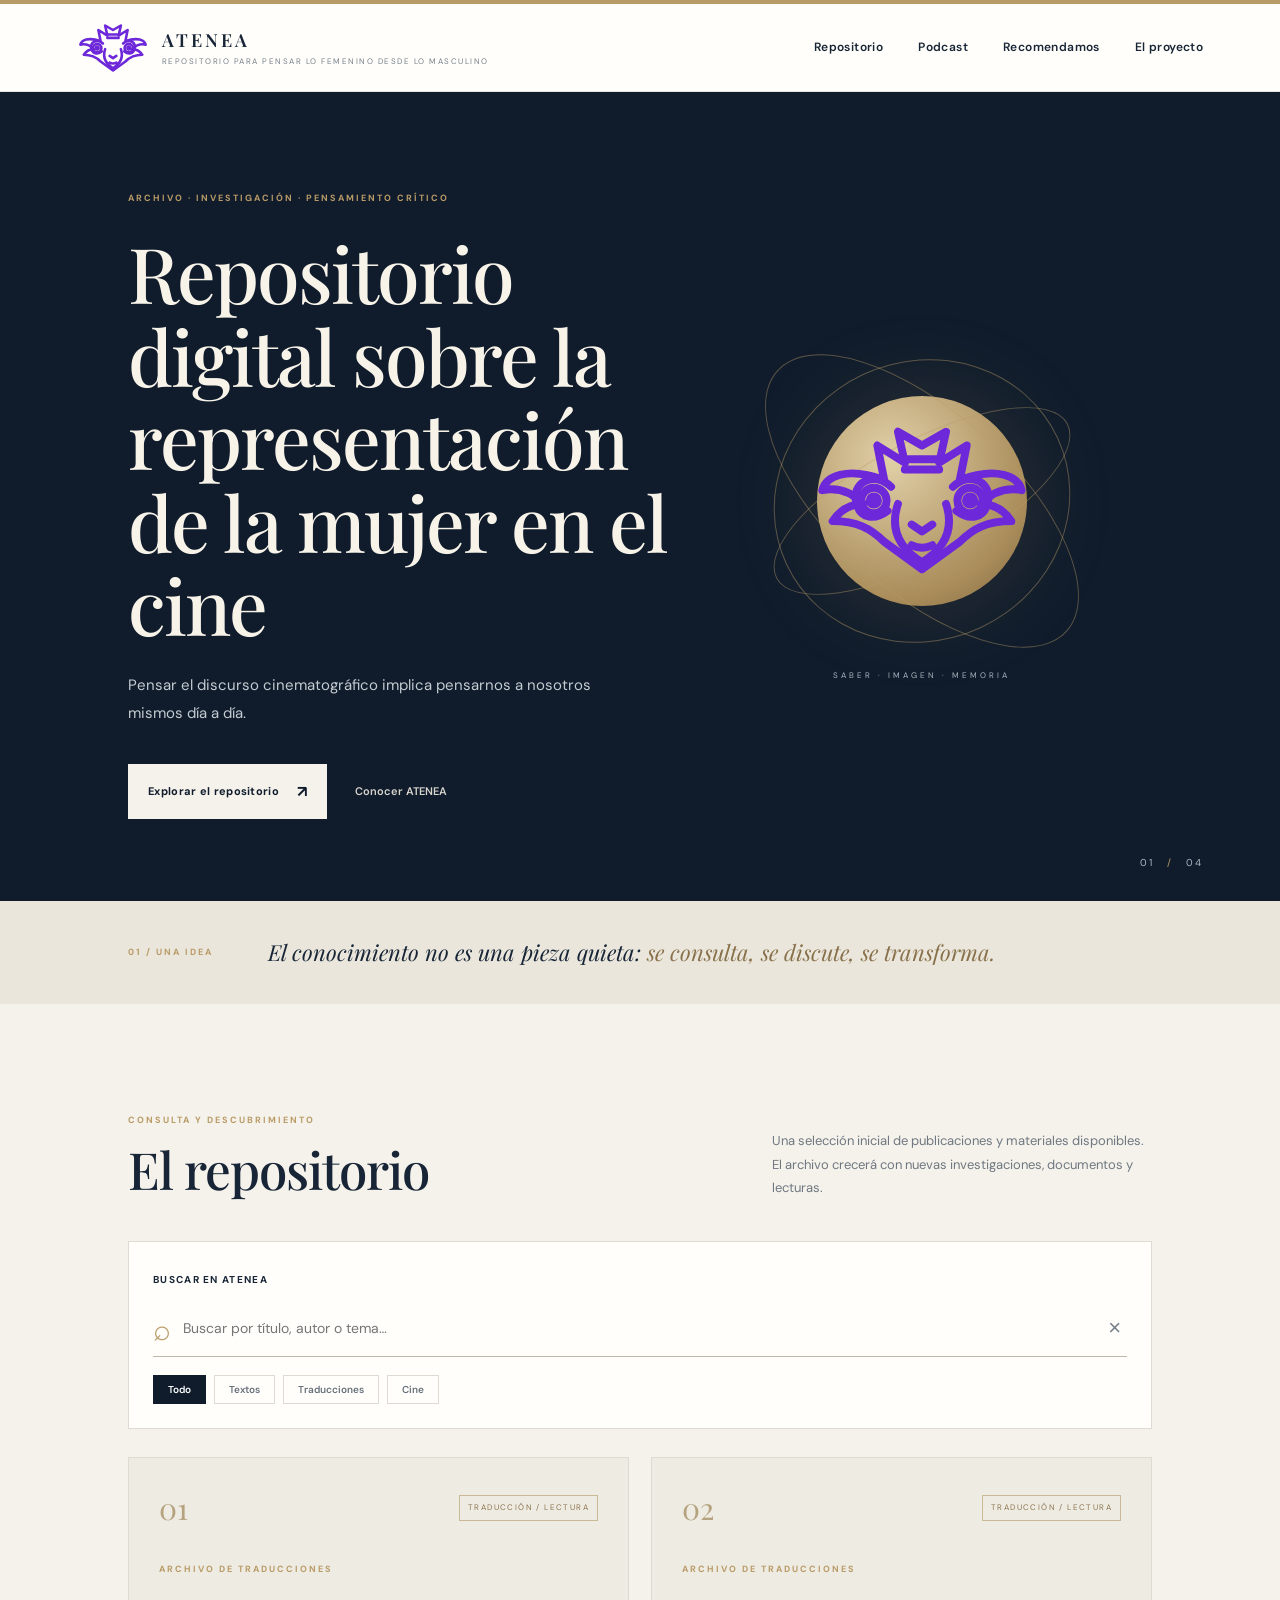
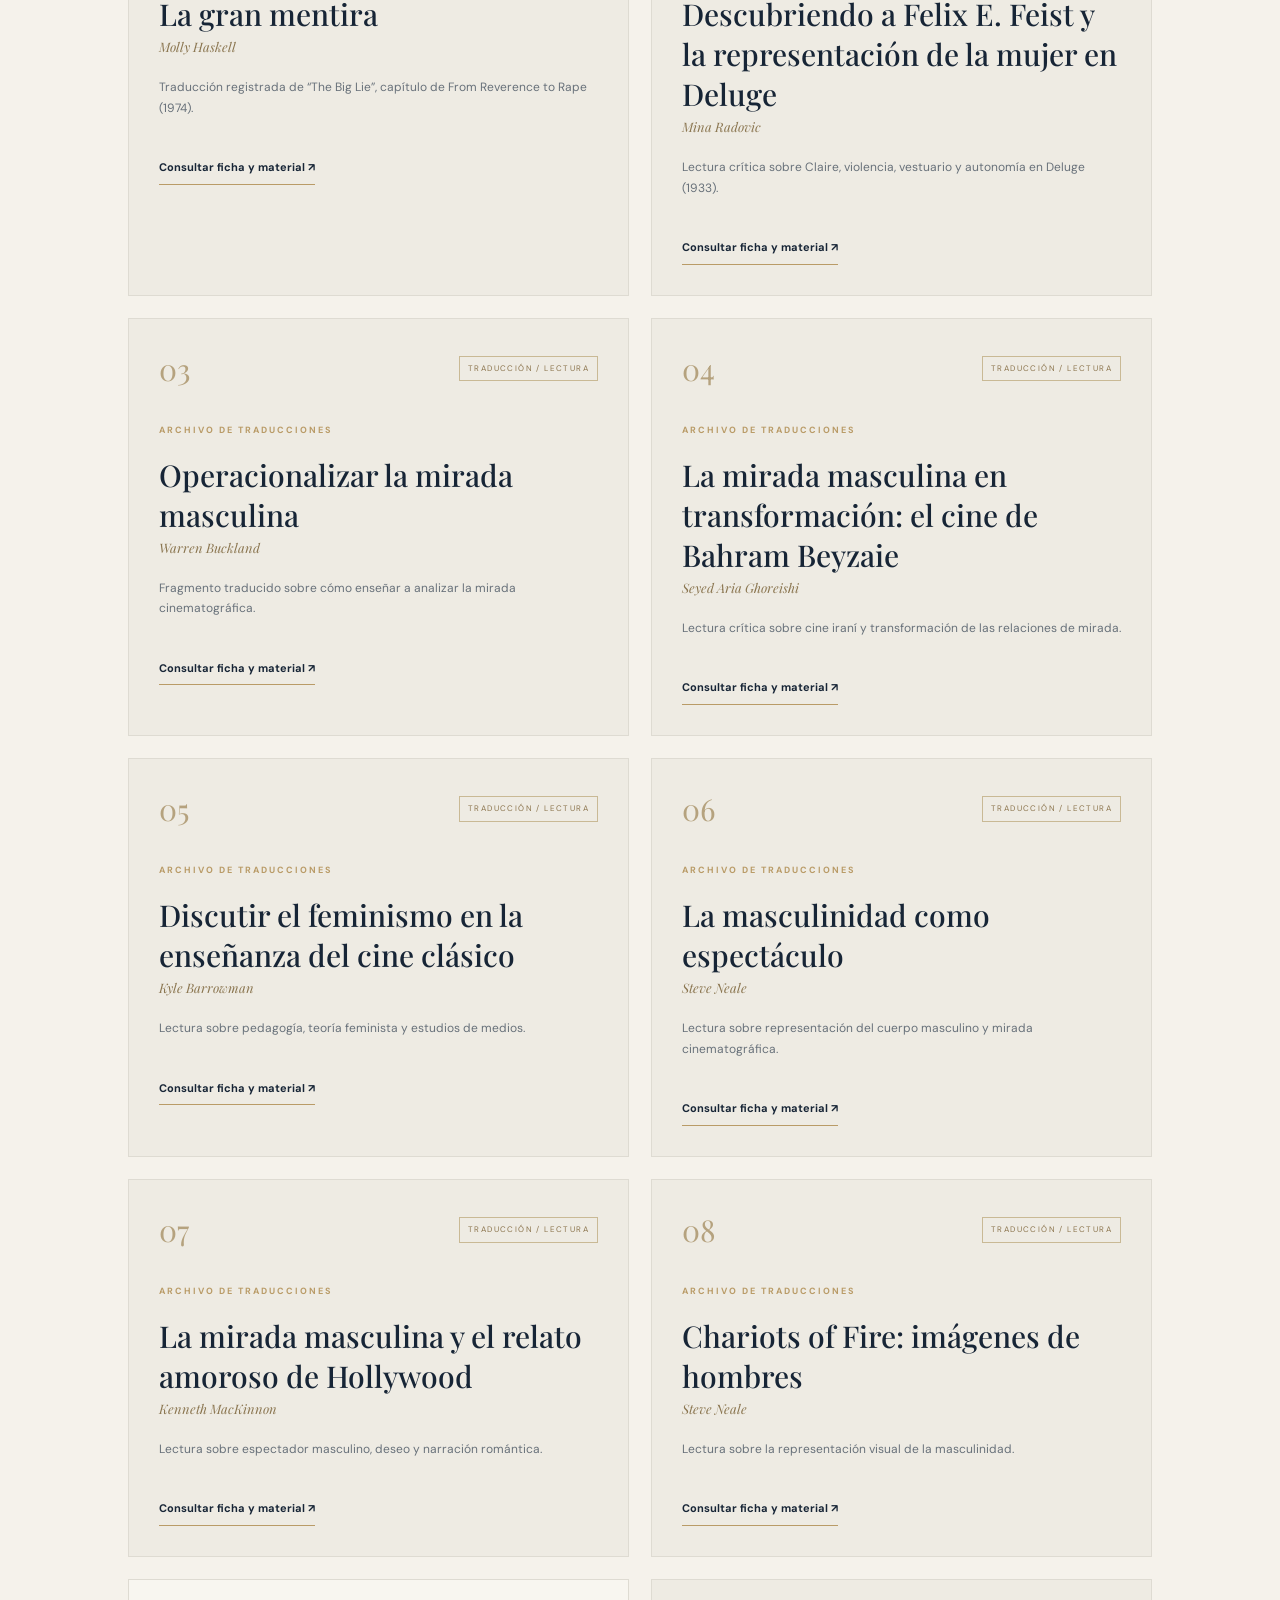
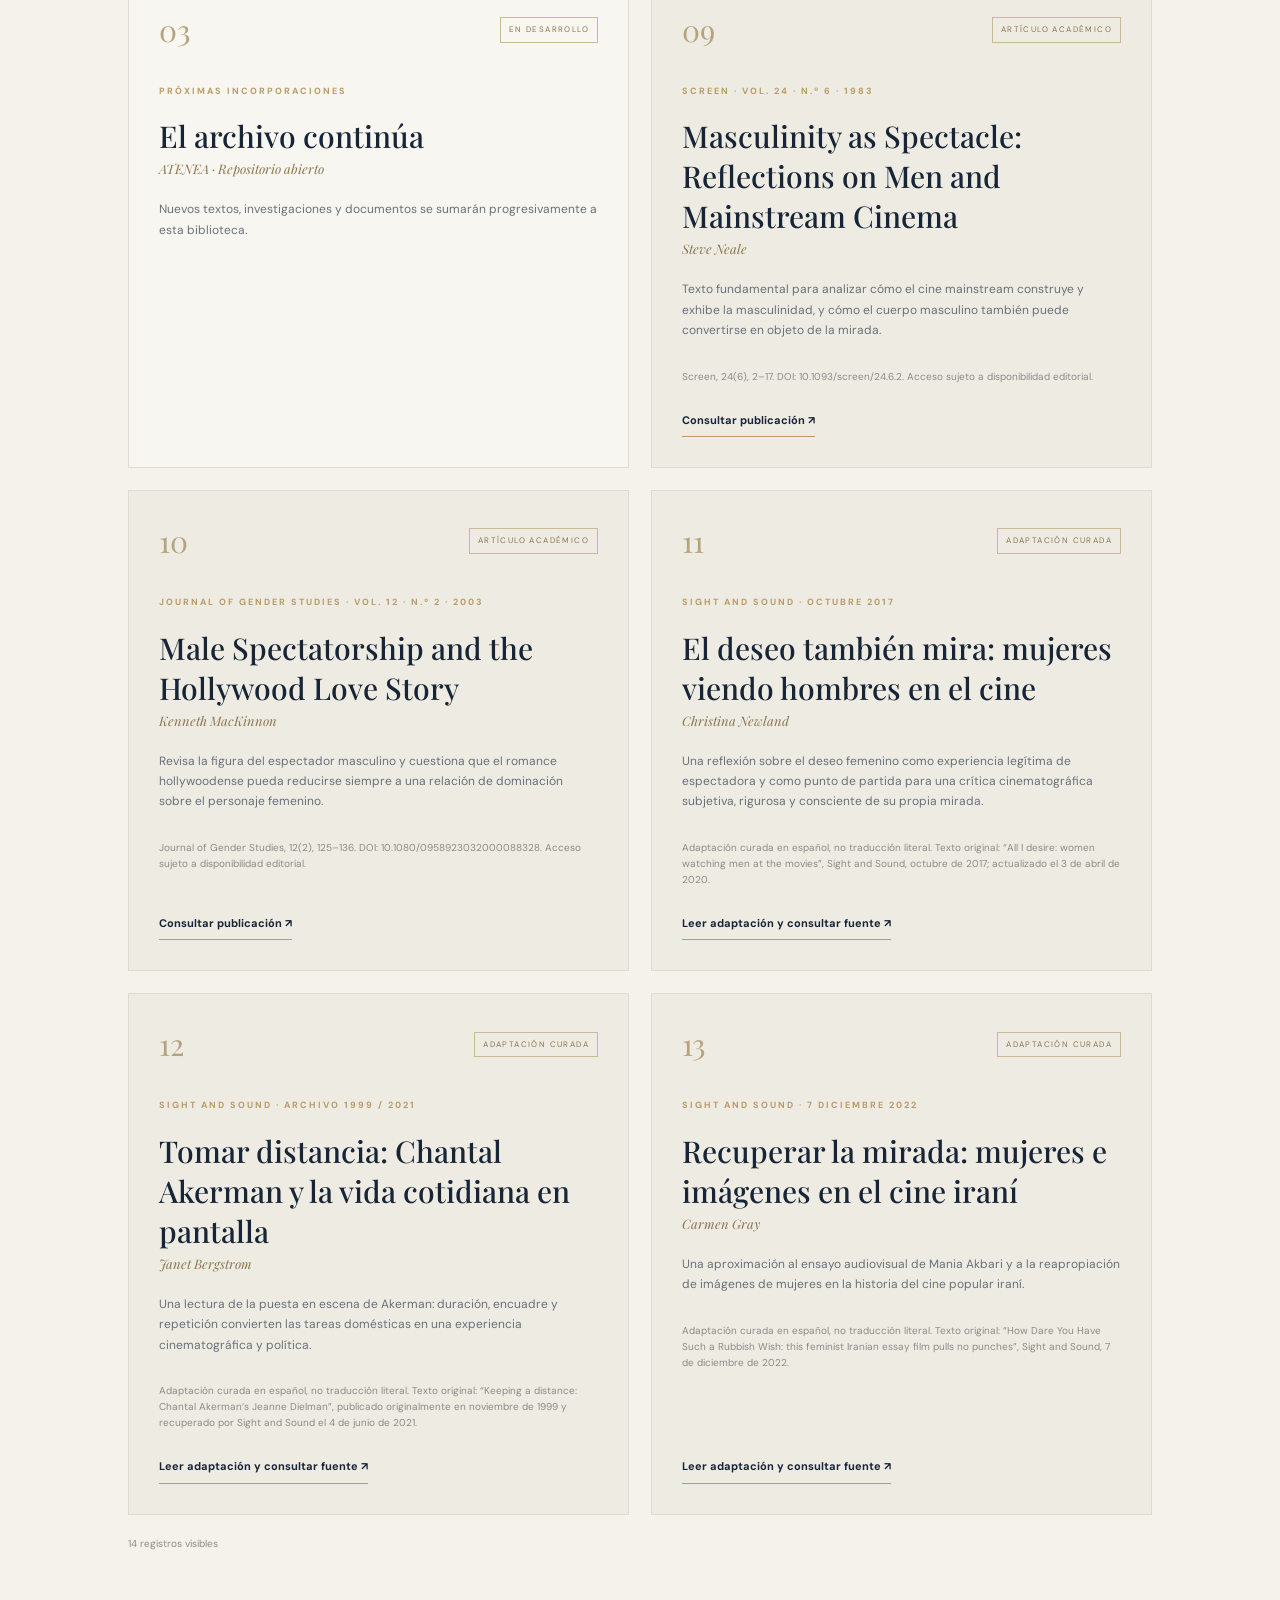
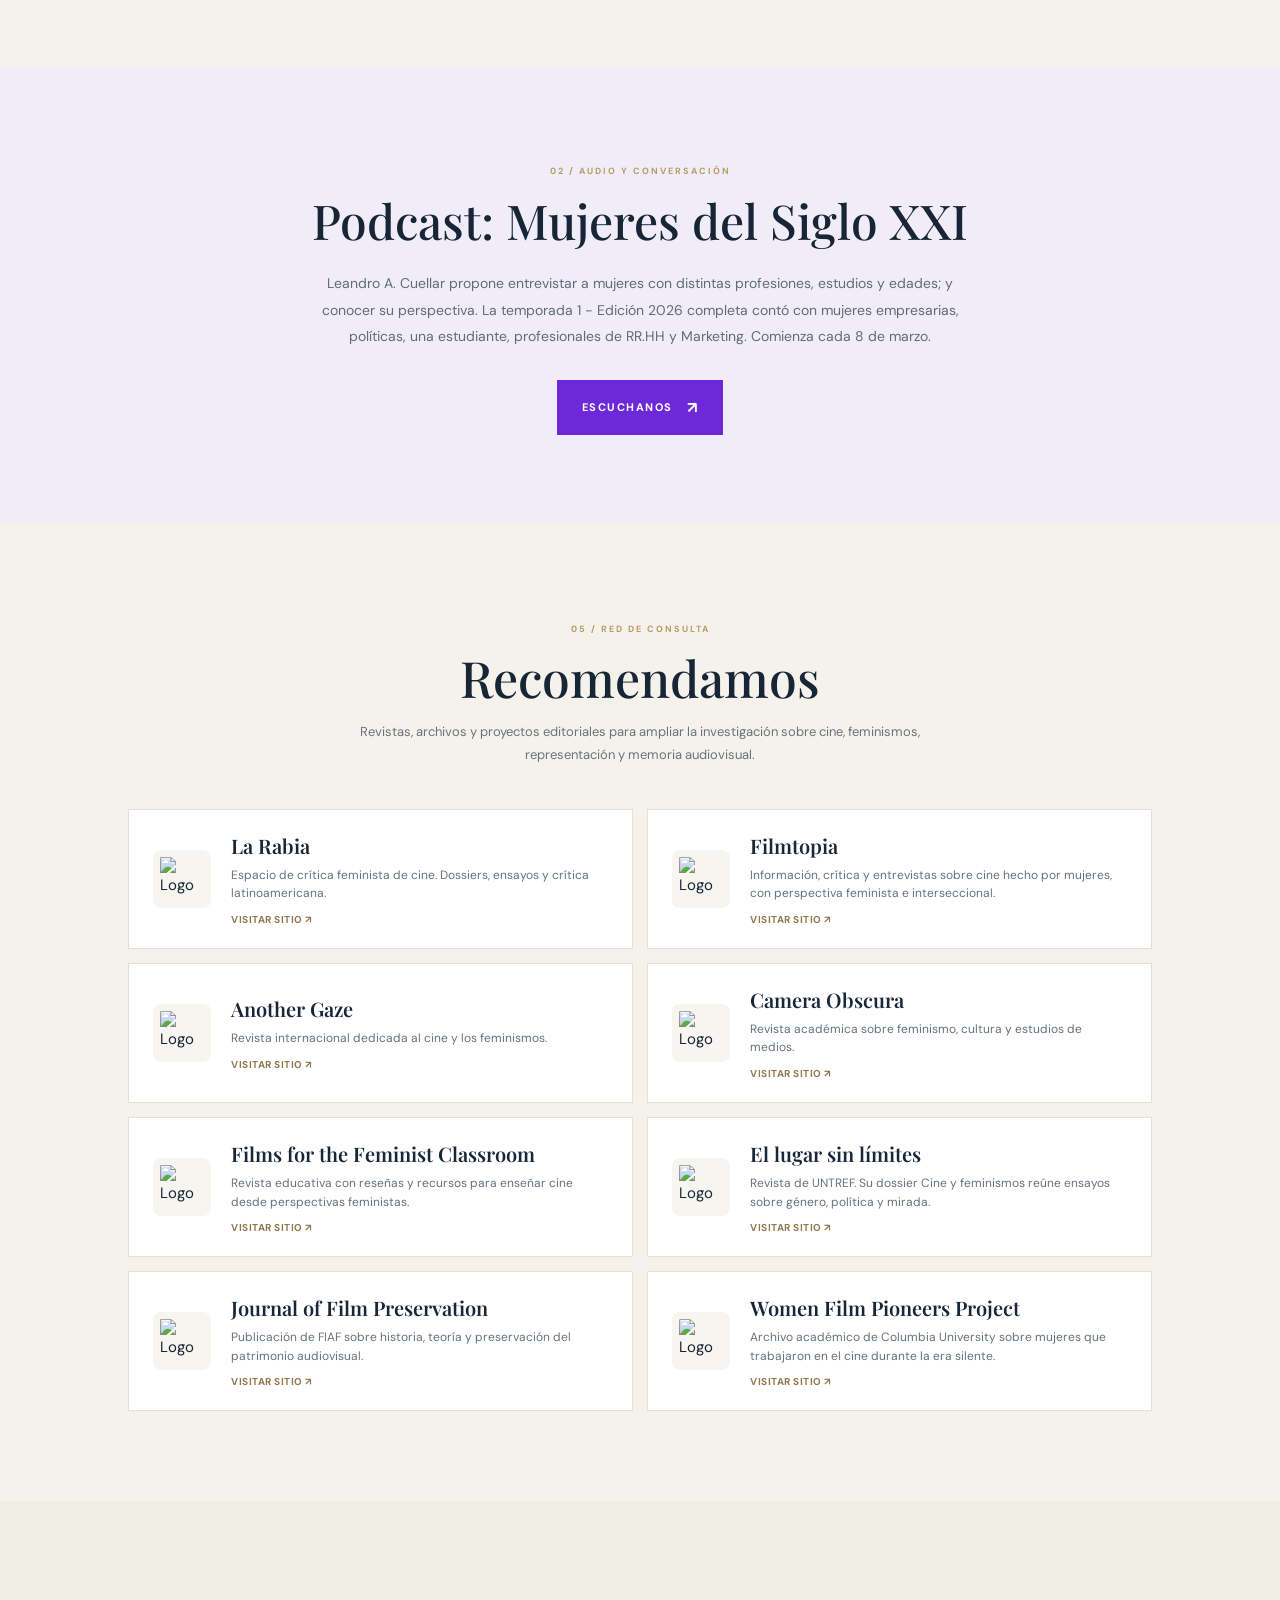
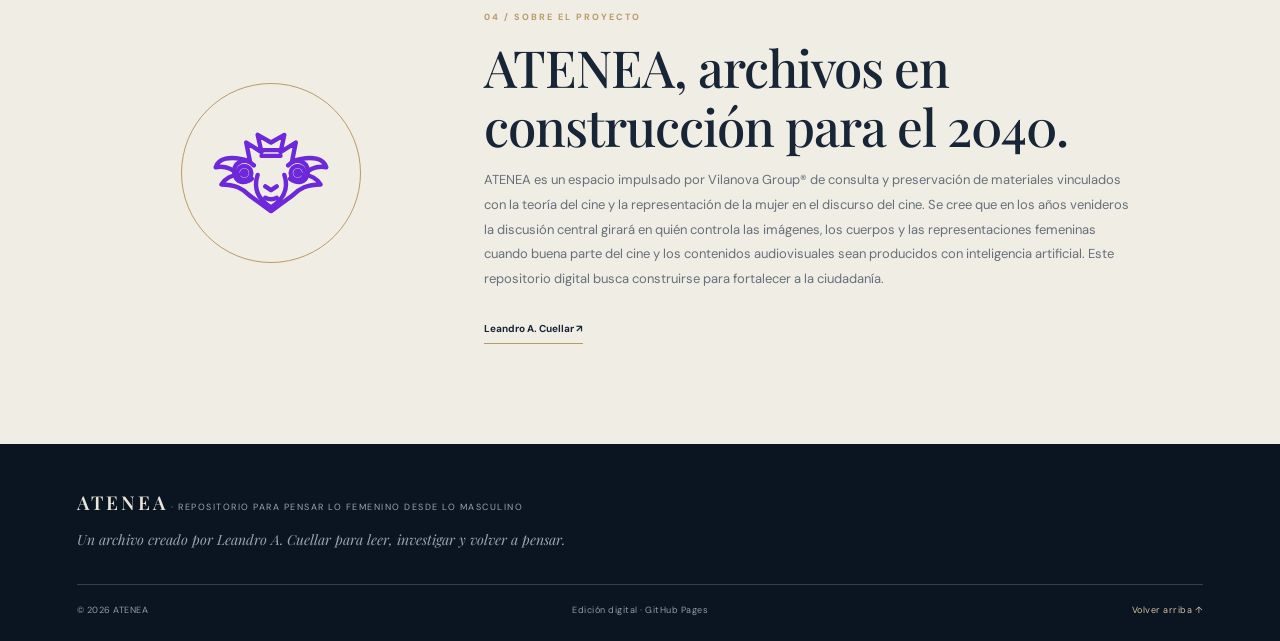
==== commit 9d1ad2c2: "Actualizar presentación de ATENEA hacia 2040" ====
--- a/index.html
+++ b/index.html
@@ -144,7 +144,7 @@
 
     <section class="about-section" id="proyecto">
       <div class="about-symbol"><svg viewBox="0 0 64 48" aria-hidden="true" focusable="false"><g fill="none" stroke="currentColor" stroke-width="2.3" stroke-linecap="round" stroke-linejoin="round"><path d="M32 8 25 4l2 9-8-5 2 10C10 14 4 17 3 21c5-1 9 1 12 4-4 0-7 2-9 5 7 0 11 2 15 6l11 8 11-8c4-4 8-6 15-6-2-3-5-5-9-5 3-3 7-5 12-4-1-4-7-7-18-3l2-10-8 5 2-9z"/><path d="M23 20c-5-5-12-1-10 5 1 4 5 5 9 2M41 20c5-5 12-1 10 5-1 4-5 5-9 2"/><circle cx="18" cy="24" r="3.7"/><circle cx="46" cy="24" r="3.7"/><circle cx="18" cy="24" r="1.2"/><circle cx="46" cy="24" r="1.2"/><path d="M25 25c-2 6-1 12 7 17 8-5 9-11 7-17M29 31l3 2 3-2M29 37c2 1 4 1 6 0M27 15h10M28 12h8"/></g></svg></div>
-      <div class="about-copy"><p class="eyebrow">04 / SOBRE EL PROYECTO</p><h2>ATENEA, un archivo<br>en construcción.</h2><p>ATENEA es un espacio impulsado por Vilanova Group® de consulta y preservación de materiales vinculados con la teoría del cine y la representación de la mujer en las imágenes en movimiento. Su propósito es organizar publicaciones en otros idiomas, facilitar su descubrimiento y mantener accesibles las huellas de cada investigación con su respectivo autor/a.</p><p></p><div class="about-links"><a href="https://leandrocuellar.online" target="_blank" rel="noopener">Leandro A. Cuellar ↗</a></div></div>
+      <div class="about-copy"><p class="eyebrow">04 / SOBRE EL PROYECTO</p><h2>ATENEA, archivos en construcción para el 2040.</h2><p>ATENEA es un espacio impulsado por Vilanova Group® de consulta y preservación de materiales vinculados con la teoría del cine y la representación de la mujer en el discurso del cine. Se cree que en los años venideros la discusión central girará en quién controla las imágenes, los cuerpos y las representaciones femeninas cuando buena parte del cine y los contenidos audiovisuales sean producidos con inteligencia artificial. Este repositorio digital busca construirse para fortalecer a la ciudadanía.</p><p></p><div class="about-links"><a href="https://leandrocuellar.online" target="_blank" rel="noopener">Leandro A. Cuellar ↗</a></div></div>
     </section>
 
     
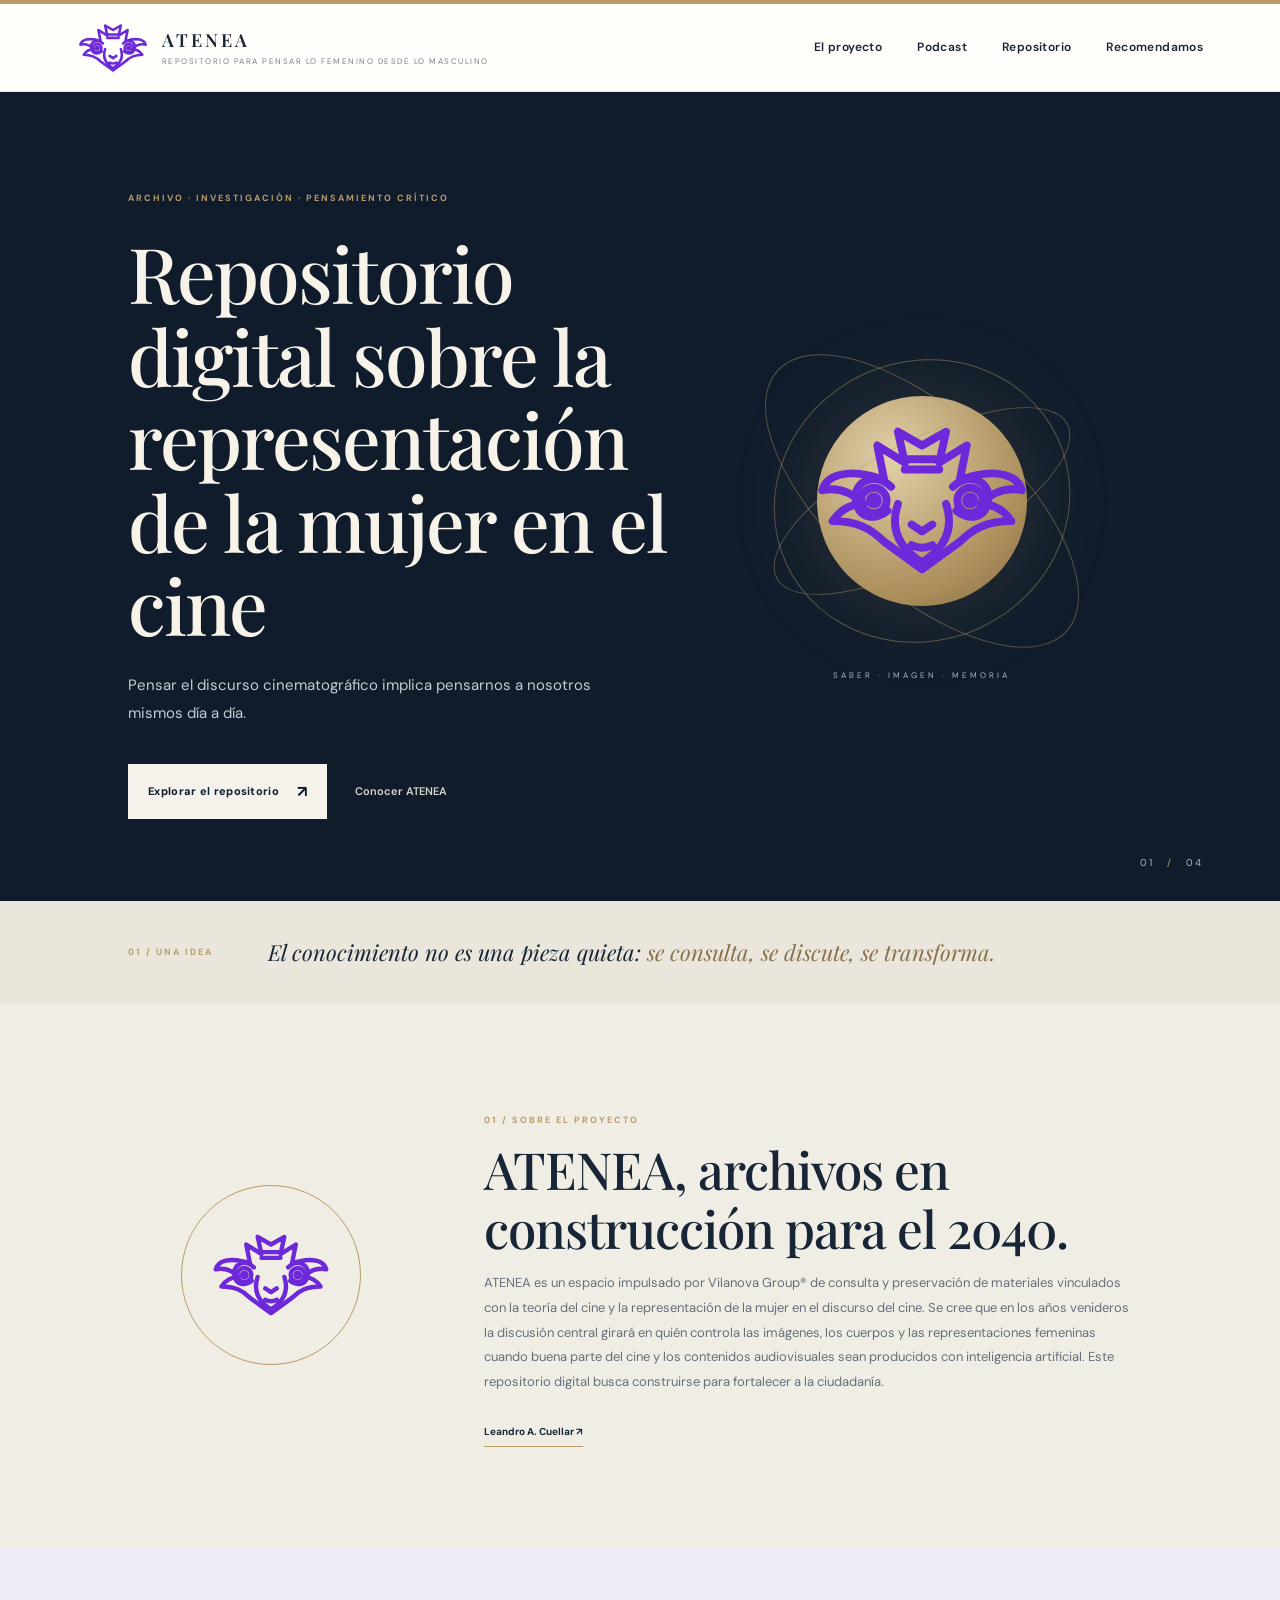
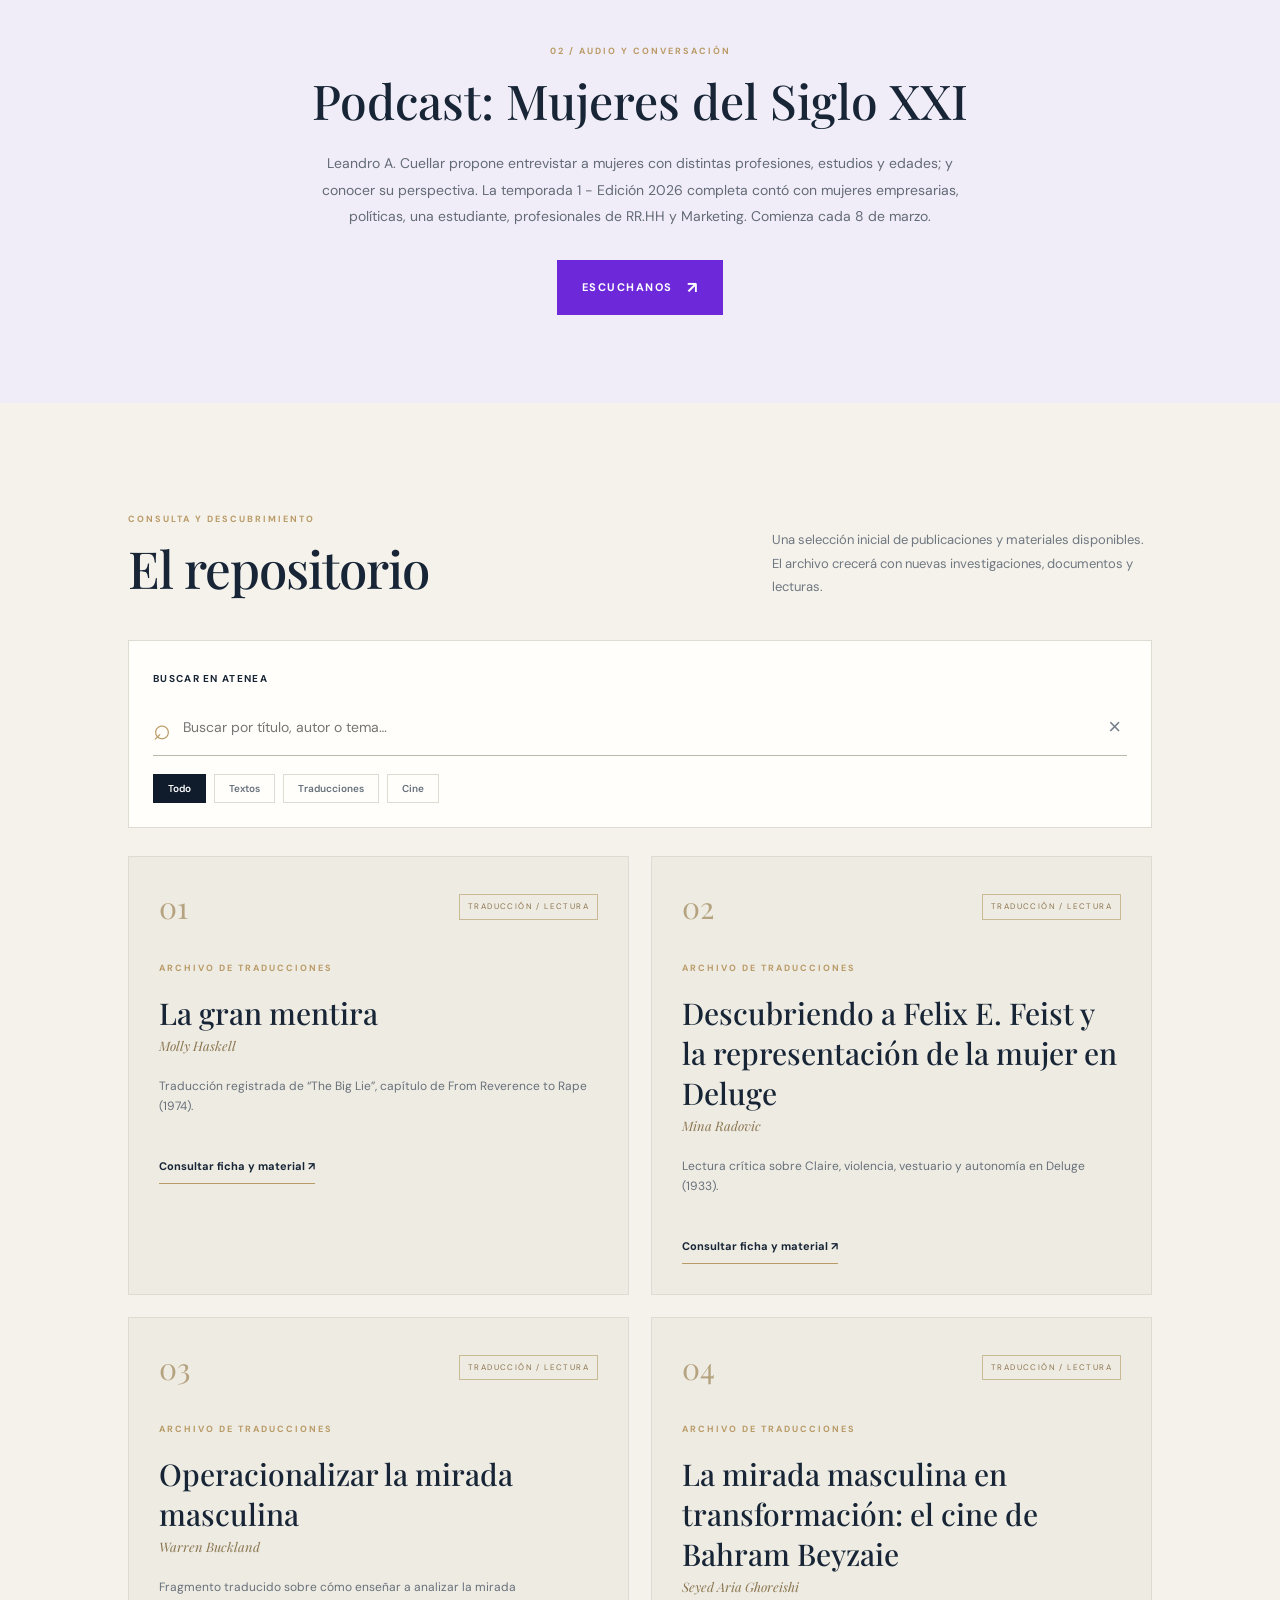
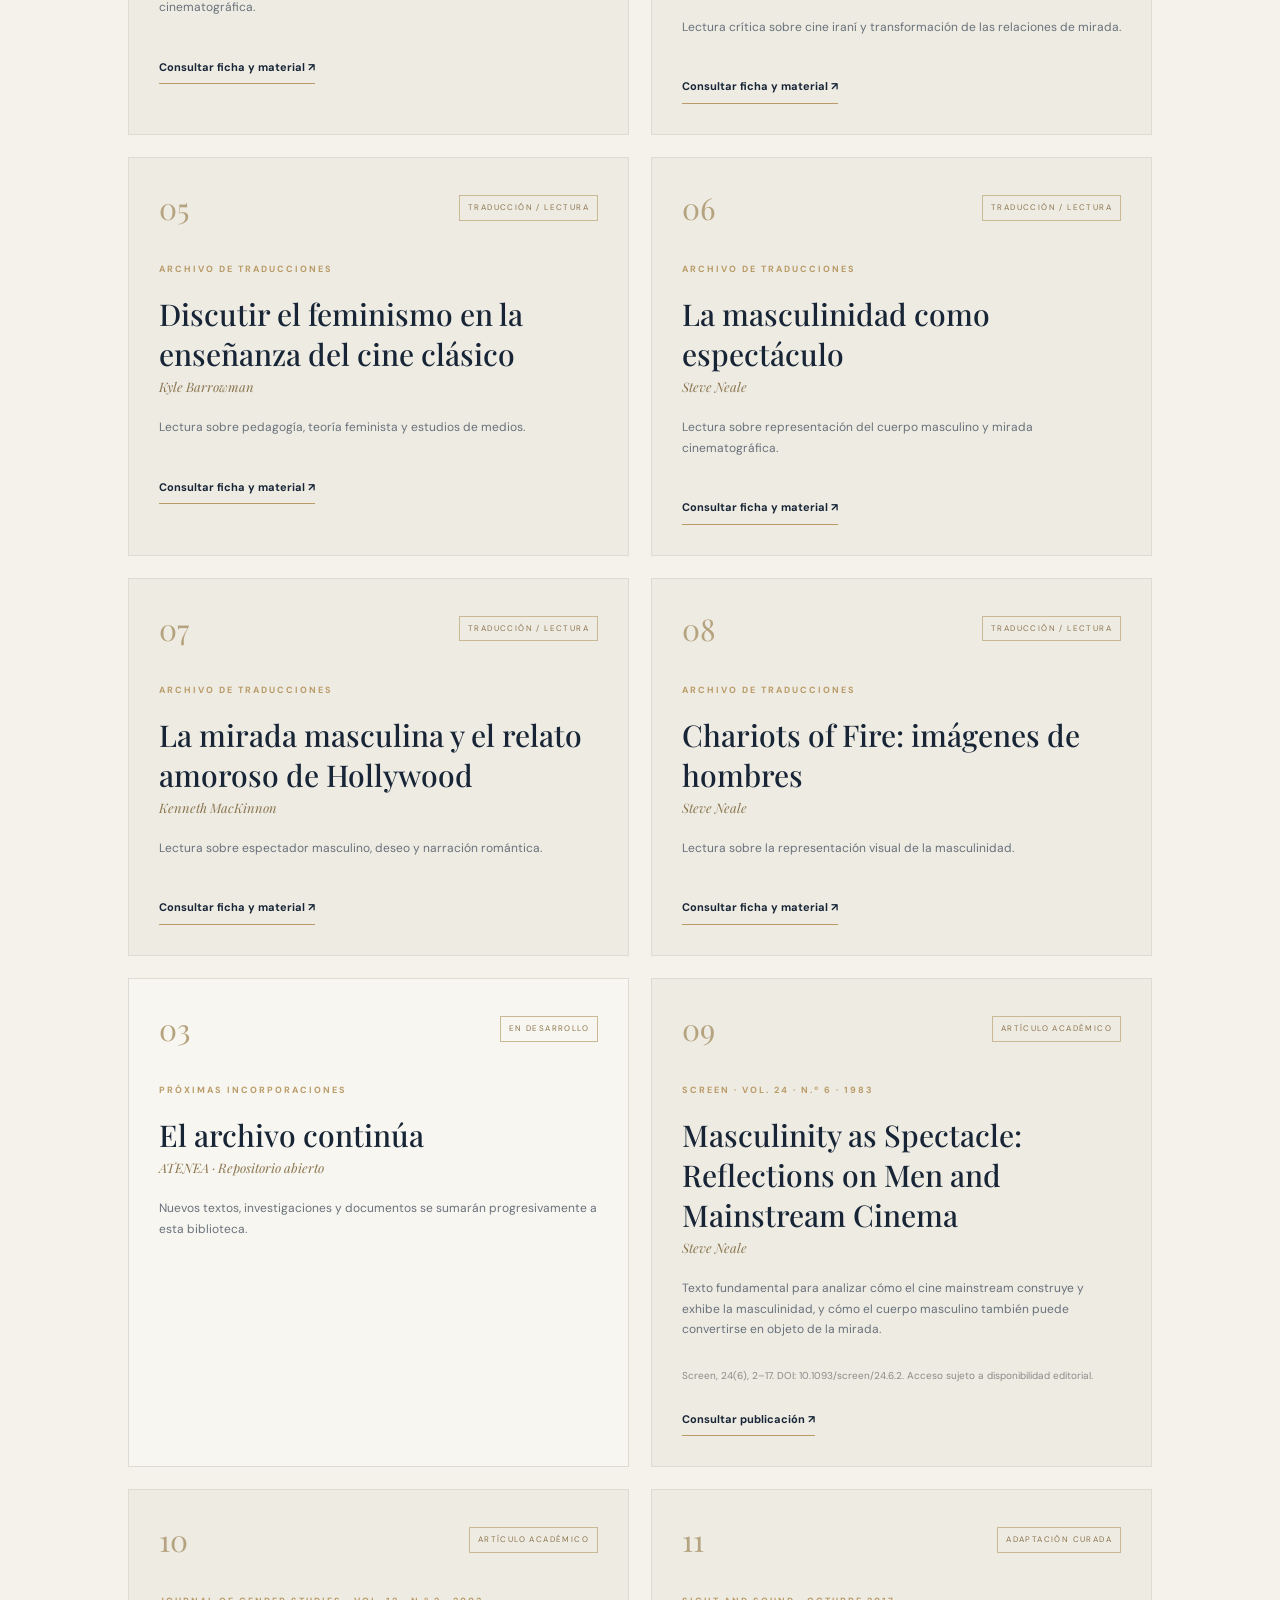
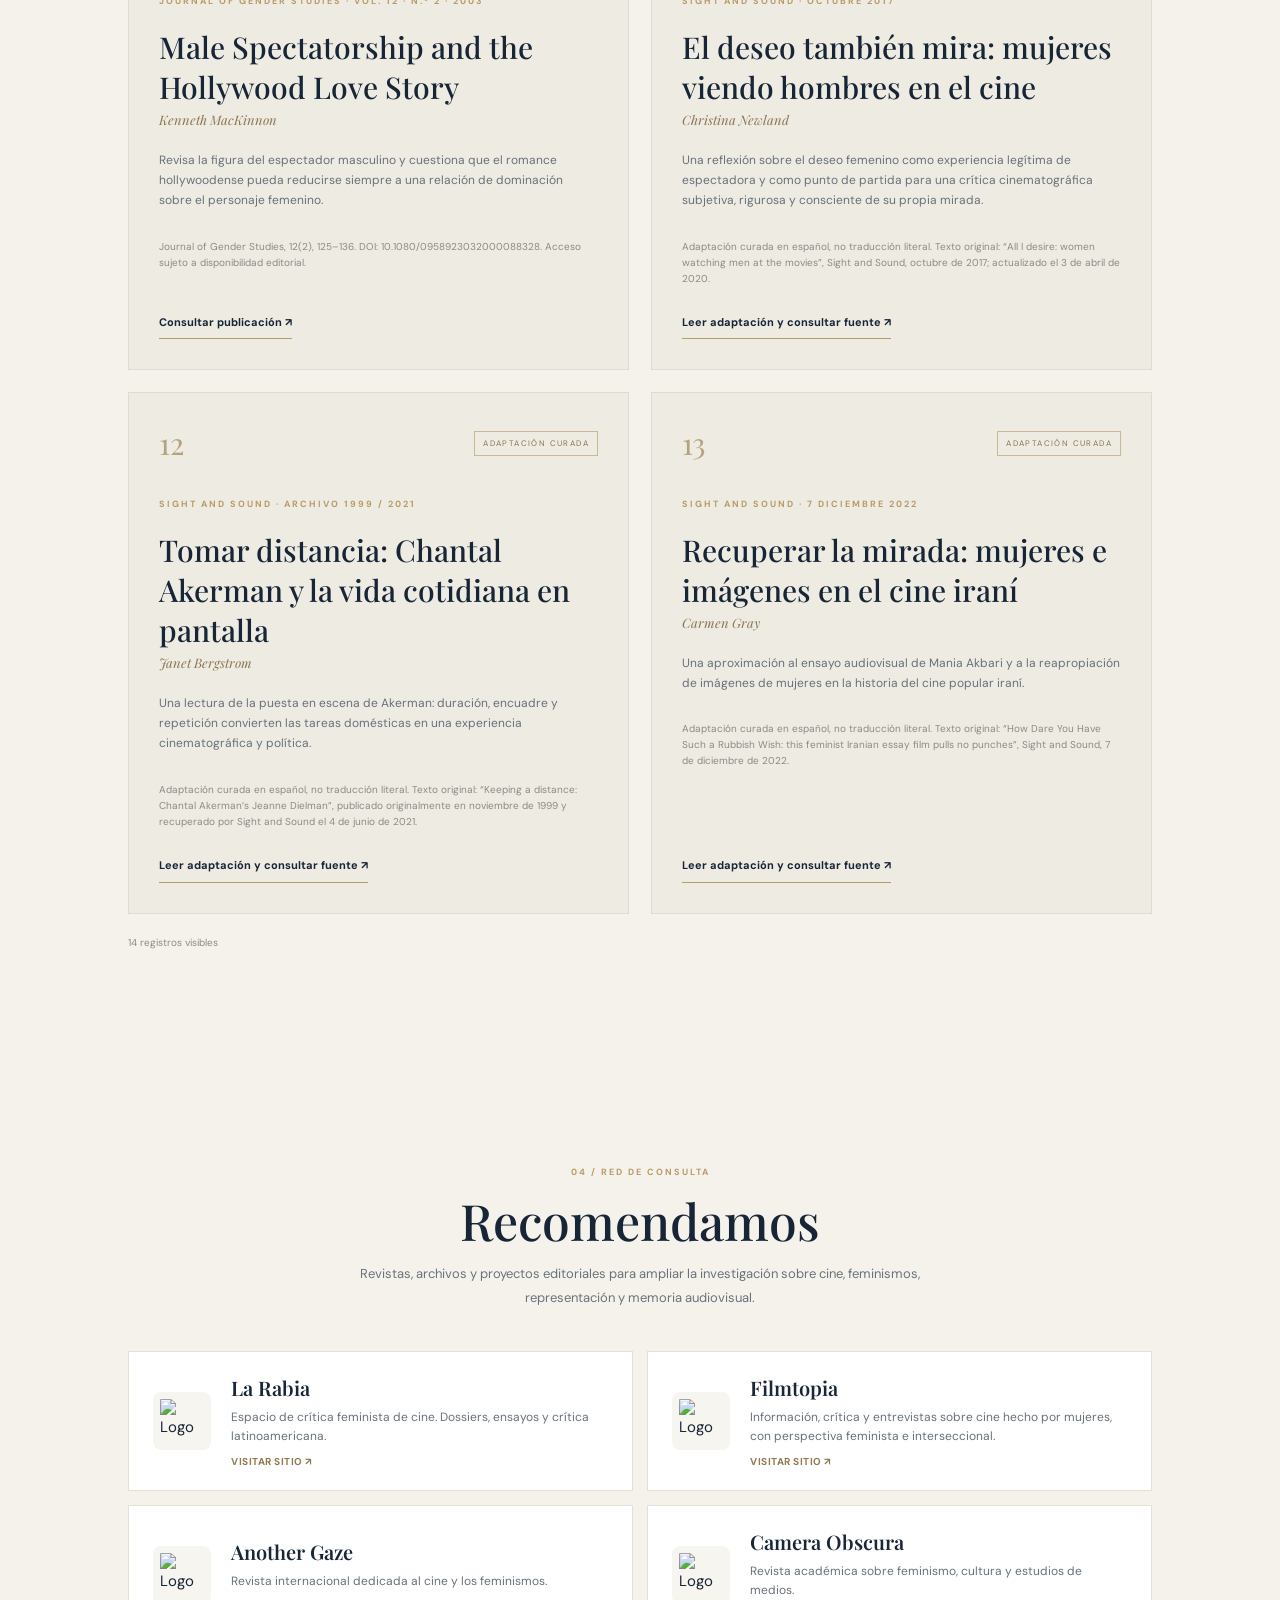
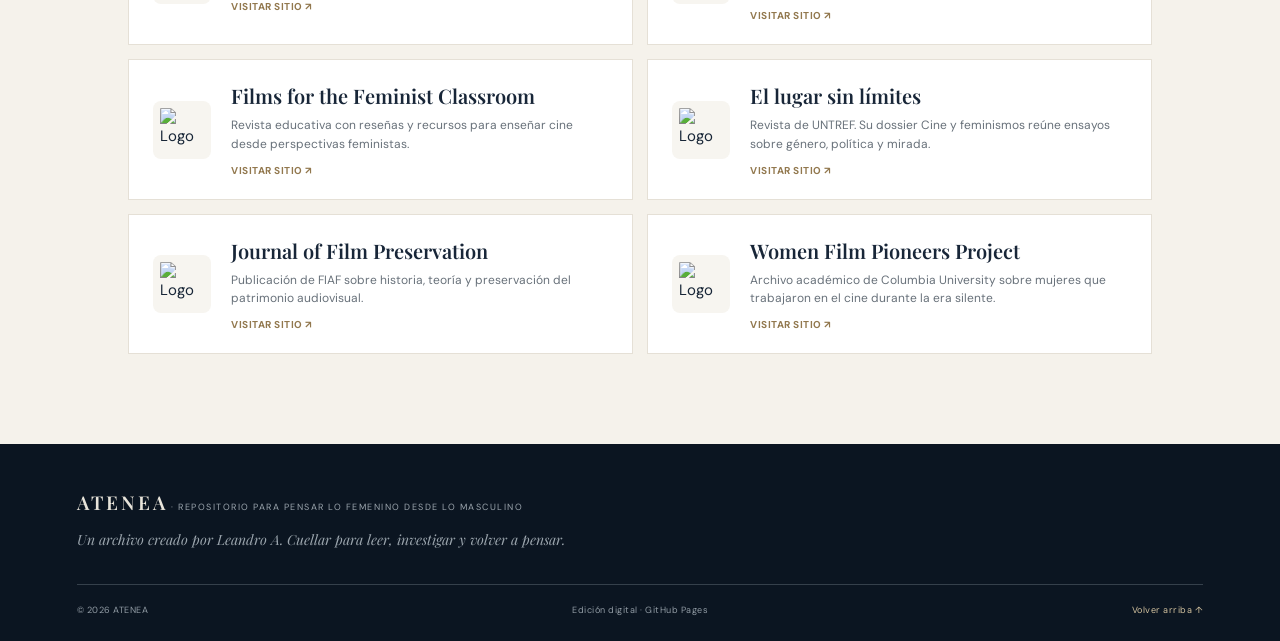
==== commit 1f8591d0: "Reorder ATENEA sections and navigation" ====
--- a/index.html
+++ b/index.html
@@ -21,7 +21,7 @@
     </a>
     <button class="menu-toggle" aria-label="Abrir menú" aria-expanded="false">☰</button>
     <nav class="main-nav" aria-label="Navegación principal">
-      <a href="#repositorio">Repositorio</a><a href="#podcast">Podcast</a><a href="#recomendamos">Recomendamos</a><a href="#proyecto">El proyecto</a>
+      <a href="#proyecto">El proyecto</a><a href="#podcast">Podcast</a><a href="#repositorio">Repositorio</a><a href="#recomendamos">Recomendamos</a>
     </nav>
   </header>
 
@@ -44,6 +44,30 @@
     <section class="intro-strip">
       <span class="section-kicker">01 / UNA IDEA</span>
       <p>El conocimiento no es una pieza quieta: <em>se consulta, se discute, se transforma.</em></p>
+    </section>
+
+    
+
+    
+
+    
+
+    
+
+    
+
+    <section class="about-section" id="proyecto">
+      <div class="about-symbol"><svg viewBox="0 0 64 48" aria-hidden="true" focusable="false"><g fill="none" stroke="currentColor" stroke-width="2.3" stroke-linecap="round" stroke-linejoin="round"><path d="M32 8 25 4l2 9-8-5 2 10C10 14 4 17 3 21c5-1 9 1 12 4-4 0-7 2-9 5 7 0 11 2 15 6l11 8 11-8c4-4 8-6 15-6-2-3-5-5-9-5 3-3 7-5 12-4-1-4-7-7-18-3l2-10-8 5 2-9z"/><path d="M23 20c-5-5-12-1-10 5 1 4 5 5 9 2M41 20c5-5 12-1 10 5-1 4-5 5-9 2"/><circle cx="18" cy="24" r="3.7"/><circle cx="46" cy="24" r="3.7"/><circle cx="18" cy="24" r="1.2"/><circle cx="46" cy="24" r="1.2"/><path d="M25 25c-2 6-1 12 7 17 8-5 9-11 7-17M29 31l3 2 3-2M29 37c2 1 4 1 6 0M27 15h10M28 12h8"/></g></svg></div>
+      <div class="about-copy"><p class="eyebrow">01 / SOBRE EL PROYECTO</p><h2>ATENEA, archivos en construcción para el 2040.</h2><p>ATENEA es un espacio impulsado por Vilanova Group® de consulta y preservación de materiales vinculados con la teoría del cine y la representación de la mujer en el discurso del cine. Se cree que en los años venideros la discusión central girará en quién controla las imágenes, los cuerpos y las representaciones femeninas cuando buena parte del cine y los contenidos audiovisuales sean producidos con inteligencia artificial. Este repositorio digital busca construirse para fortalecer a la ciudadanía.</p><p></p><div class="about-links"><a href="https://leandrocuellar.online" target="_blank" rel="noopener">Leandro A. Cuellar ↗</a></div></div>
+    </section>
+
+    <section class="podcast-section" id="podcast">
+      <div class="podcast-inner">
+        <p class="eyebrow">02 / AUDIO Y CONVERSACIÓN</p>
+        <h2>Podcast: Mujeres del Siglo XXI</h2>
+        <p><a href="https://leandrocuellar.online" target="_blank" rel="noopener">Leandro A. Cuellar</a> propone entrevistar a mujeres con distintas profesiones, estudios y edades; y conocer su perspectiva. La temporada 1 - Edición 2026 completa contó con mujeres empresarias, políticas, una estudiante, profesionales de RR.HH y Marketing. Comienza cada 8 de marzo.</p>
+        <a class="podcast-listen" href="https://open.spotify.com/show/6S8cc7ty8nm8IcgroHHxzO?si=93d18f6219bd4c06" target="_blank" rel="noopener">ESCUCHANOS <span aria-hidden="true">↗</span></a>
+      </div>
     </section>
 
     <section class="content-section" id="repositorio">
@@ -91,18 +115,9 @@
       <p class="results-count" id="results-count">3 registros en esta selección</p>
     </section>
 
-    <section class="podcast-section" id="podcast">
-      <div class="podcast-inner">
-        <p class="eyebrow">02 / AUDIO Y CONVERSACIÓN</p>
-        <h2>Podcast: Mujeres del Siglo XXI</h2>
-        <p><a href="https://leandrocuellar.online" target="_blank" rel="noopener">Leandro A. Cuellar</a> propone entrevistar a mujeres con distintas profesiones, estudios y edades; y conocer su perspectiva. La temporada 1 - Edición 2026 completa contó con mujeres empresarias, políticas, una estudiante, profesionales de RR.HH y Marketing. Comienza cada 8 de marzo.</p>
-        <a class="podcast-listen" href="https://open.spotify.com/show/6S8cc7ty8nm8IcgroHHxzO?si=93d18f6219bd4c06" target="_blank" rel="noopener">ESCUCHANOS <span aria-hidden="true">↗</span></a>
-      </div>
-    </section>
-
     <section class="recommended-section" id="recomendamos">
       <div class="recommended-heading">
-        <p class="eyebrow">05 / RED DE CONSULTA</p>
+        <p class="eyebrow">04 / RED DE CONSULTA</p>
         <h2>Recomendamos</h2>
         <p>Revistas, archivos y proyectos editoriales para ampliar la investigación sobre cine, feminismos, representación y memoria audiovisual.</p>
       </div>
@@ -142,13 +157,6 @@
       </div>
     </section>
 
-    <section class="about-section" id="proyecto">
-      <div class="about-symbol"><svg viewBox="0 0 64 48" aria-hidden="true" focusable="false"><g fill="none" stroke="currentColor" stroke-width="2.3" stroke-linecap="round" stroke-linejoin="round"><path d="M32 8 25 4l2 9-8-5 2 10C10 14 4 17 3 21c5-1 9 1 12 4-4 0-7 2-9 5 7 0 11 2 15 6l11 8 11-8c4-4 8-6 15-6-2-3-5-5-9-5 3-3 7-5 12-4-1-4-7-7-18-3l2-10-8 5 2-9z"/><path d="M23 20c-5-5-12-1-10 5 1 4 5 5 9 2M41 20c5-5 12-1 10 5-1 4-5 5-9 2"/><circle cx="18" cy="24" r="3.7"/><circle cx="46" cy="24" r="3.7"/><circle cx="18" cy="24" r="1.2"/><circle cx="46" cy="24" r="1.2"/><path d="M25 25c-2 6-1 12 7 17 8-5 9-11 7-17M29 31l3 2 3-2M29 37c2 1 4 1 6 0M27 15h10M28 12h8"/></g></svg></div>
-      <div class="about-copy"><p class="eyebrow">04 / SOBRE EL PROYECTO</p><h2>ATENEA, archivos en construcción para el 2040.</h2><p>ATENEA es un espacio impulsado por Vilanova Group® de consulta y preservación de materiales vinculados con la teoría del cine y la representación de la mujer en el discurso del cine. Se cree que en los años venideros la discusión central girará en quién controla las imágenes, los cuerpos y las representaciones femeninas cuando buena parte del cine y los contenidos audiovisuales sean producidos con inteligencia artificial. Este repositorio digital busca construirse para fortalecer a la ciudadanía.</p><p></p><div class="about-links"><a href="https://leandrocuellar.online" target="_blank" rel="noopener">Leandro A. Cuellar ↗</a></div></div>
-    </section>
-
-    
-
 
 
   </main>
